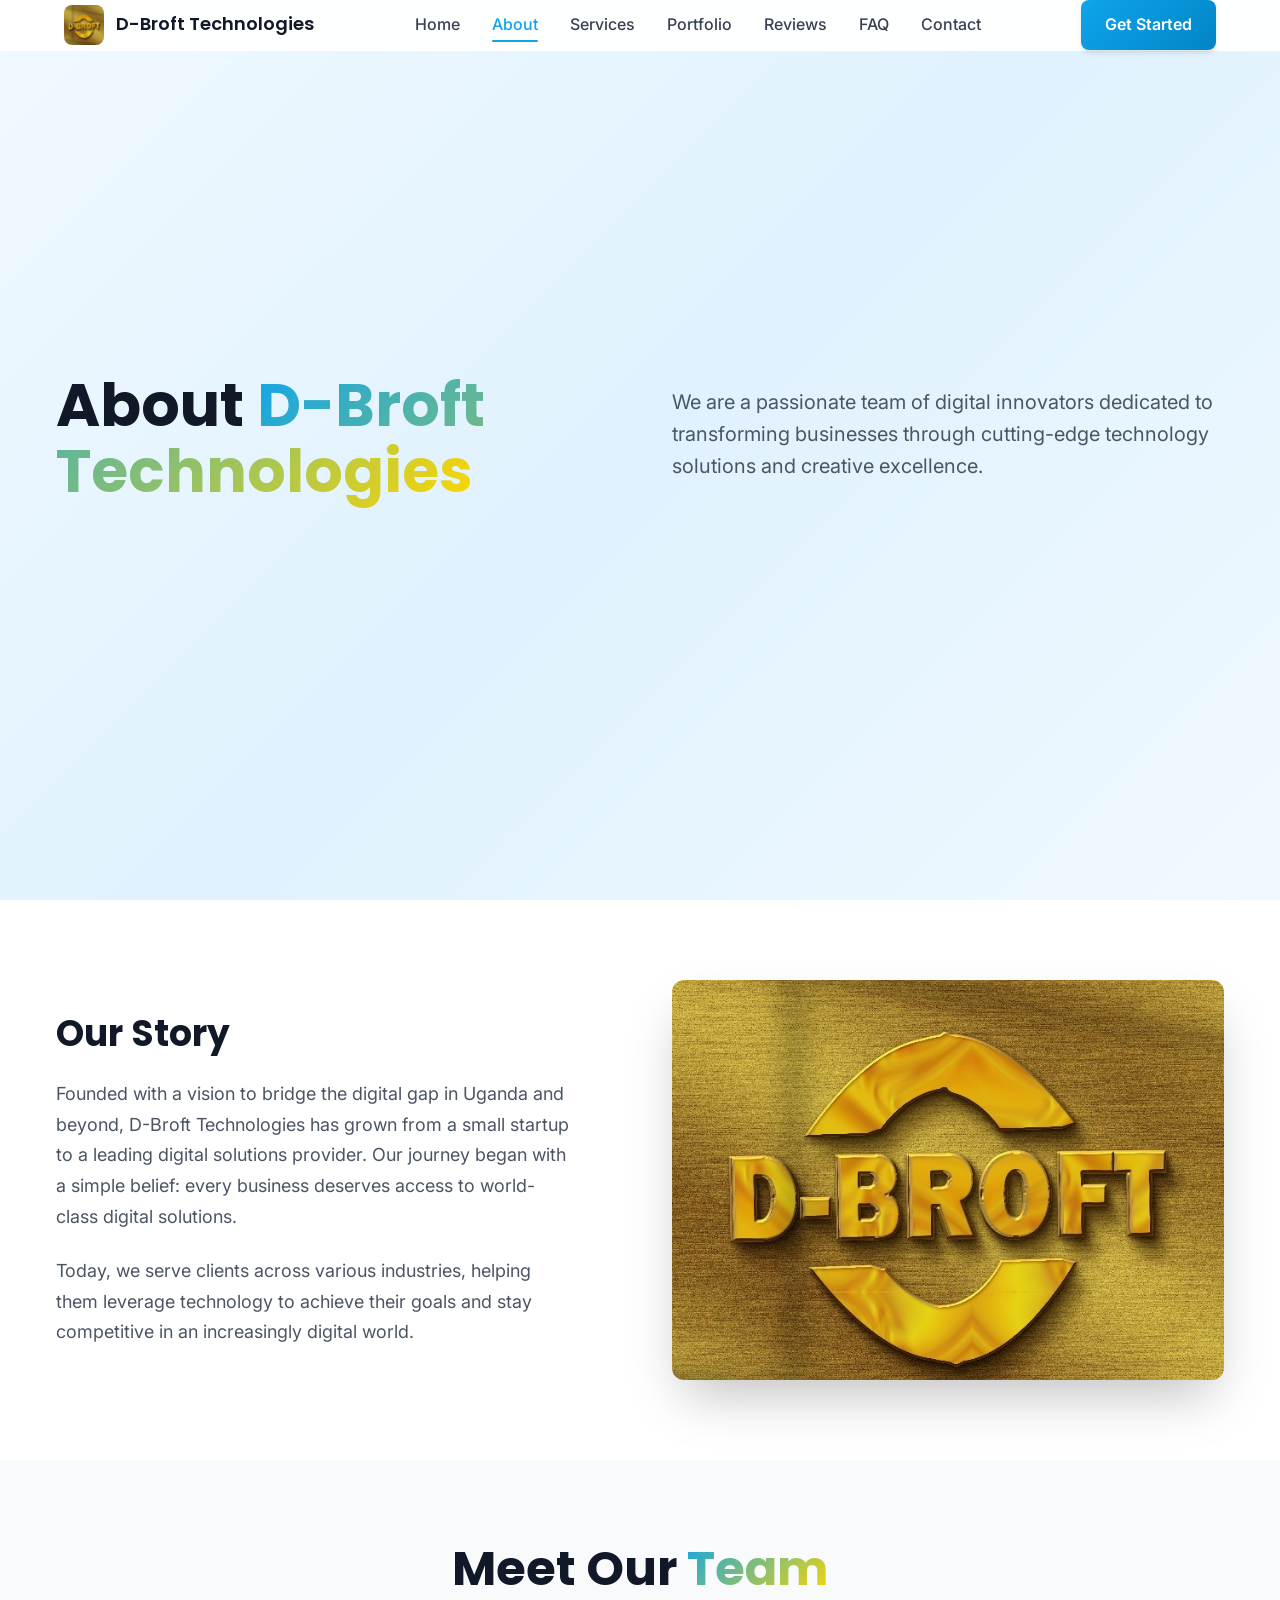
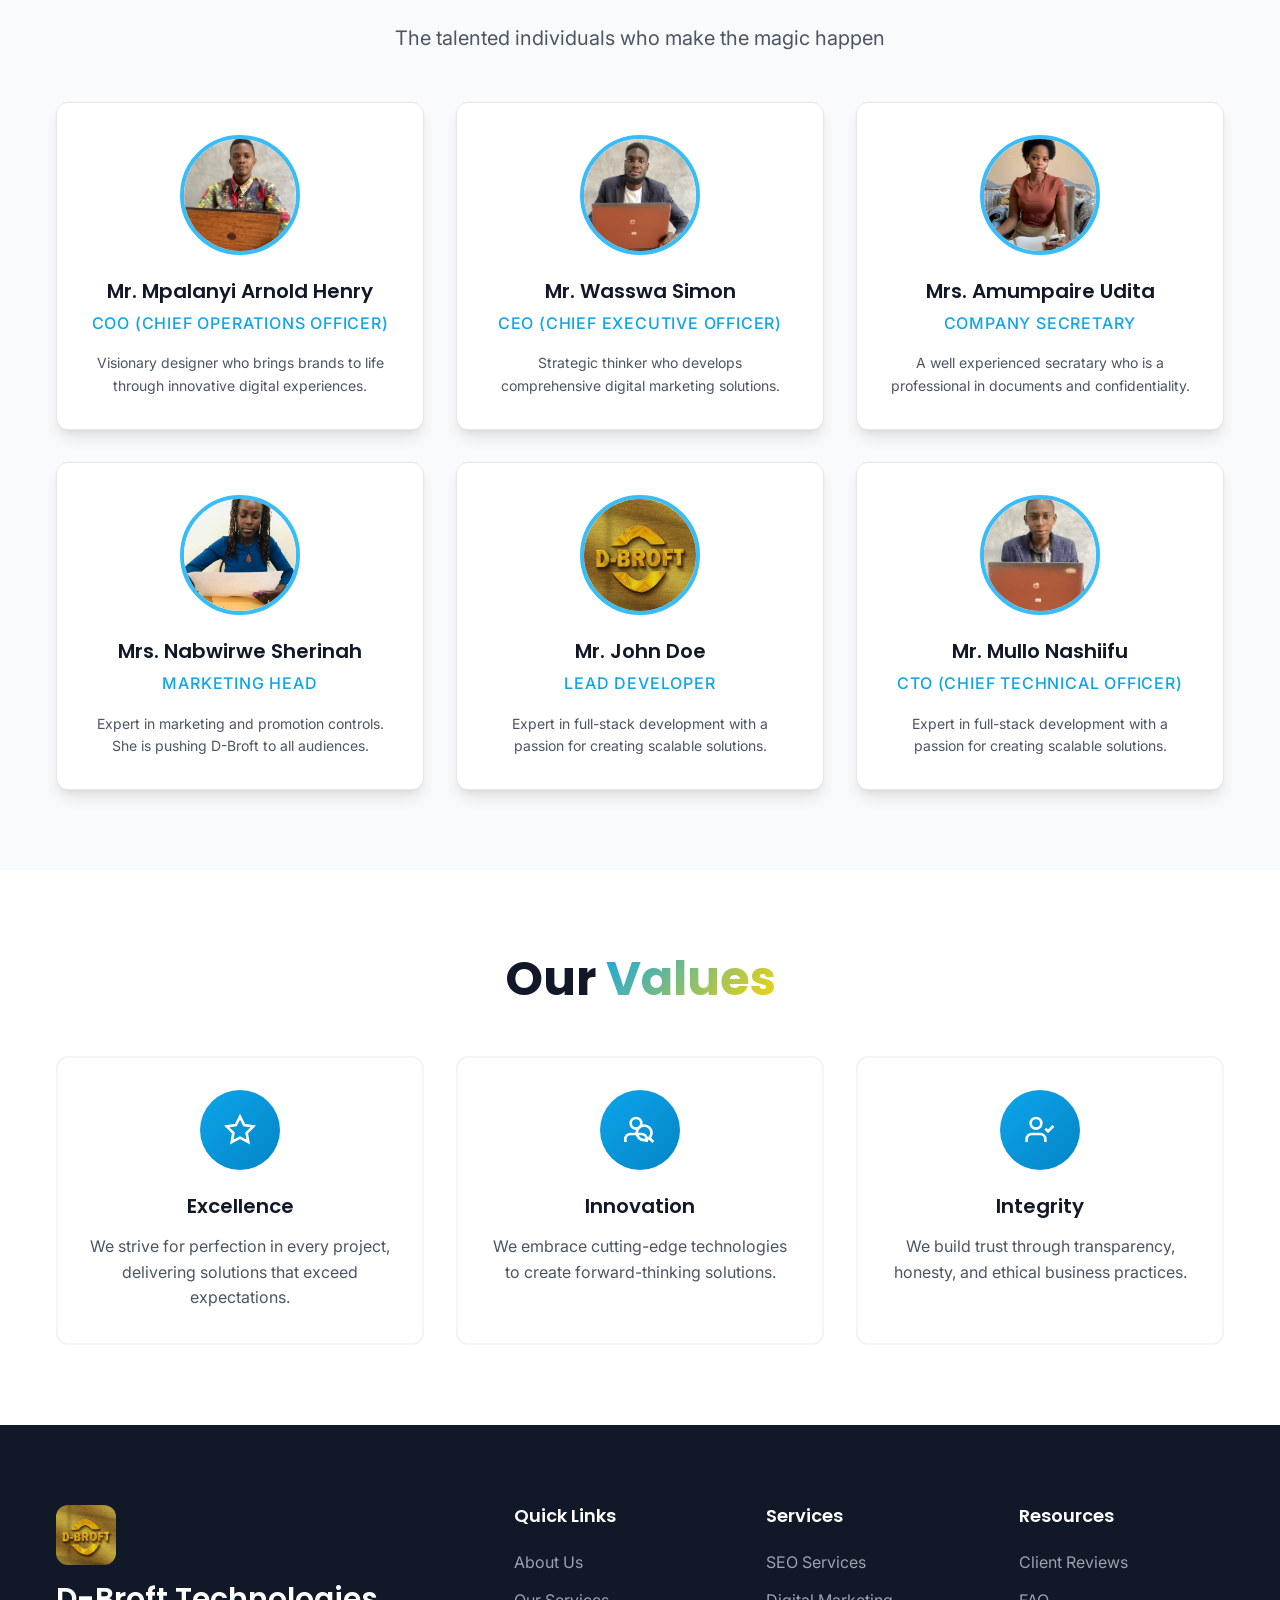
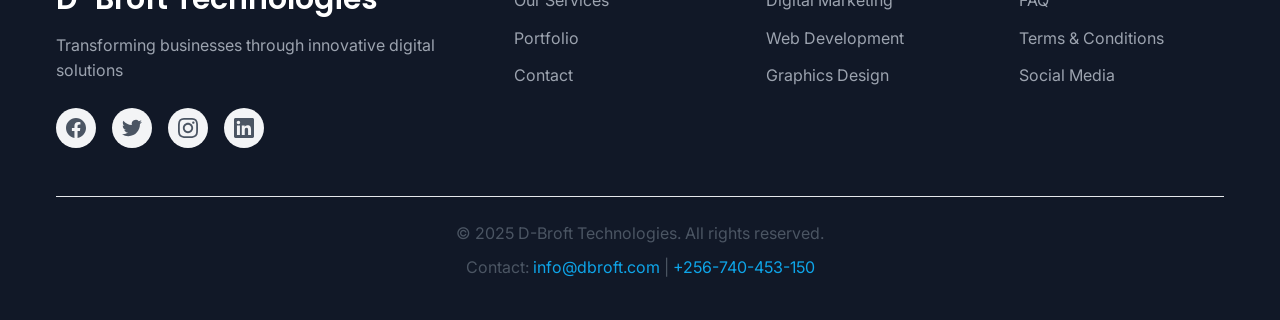
==== about.html @ 02db7762 "Add comprehensive audit and fixes documentation Added multiple markdown files documenting the audit " ====
<!DOCTYPE html>
 <html lang="en">
  <head>
   <meta charset="UTF-8">
   <meta name="viewport" content="width=device-width, initial-scale=1.0">
   <meta name="description" content="About D-Broft Technologies - Learn about our team, mission, and commitment to delivering exceptional digital solutions in Uganda and beyond.">
   <meta name="keywords" content="D-Broft Technologies team, about us, digital solutions Uganda, web development company, mission, vision">
   <meta name="author" content="D-Broft Technologies">
   <meta name="robots" content="index, follow">
   
   <meta property="og:type" content="website">
   <meta property="og:url" content="https://dbroft.vercel.app/about.html">
   <meta property="og:title" content="About D-Broft Technologies - Our Story & Team">
   <meta property="og:description" content="Discover the passionate team behind D-Broft Technologies and our mission to transform businesses through innovative digital solutions.">
   <meta property="og:image" content="https://dbroft.vercel.app/assets/img/logo.jpg">
   
   <meta property="twitter:card" content="summary_large_image">
   <meta property="twitter:url" content="https://dbroft.vercel.app/about.html">
   <meta property="twitter:title" content="About D-Broft Technologies - Our Story & Team">
   <meta property="twitter:description" content="Discover the passionate team behind D-Broft Technologies and our mission to transform businesses through innovative digital solutions.">
   <meta property="twitter:image" content="https://dbroft.vercel.app/assets/img/logo.jpg">
   
   <link rel="canonical" href="https://dbroft.vercel.app/about.html">
   <link rel="icon" type="image/png" href="./assets/img/favicon.png">
   <link rel="preconnect" href="https://fonts.googleapis.com">
   <link rel="preconnect" href="https://fonts.gstatic.com" crossorigin>
   <link href="https://fonts.googleapis.com/css2?family=Inter:wght@300;400;500;600;700&family=Poppins:wght@300;400;500;600;700&display=swap" rel="stylesheet">
   
   <link href="./assets/css/main.css" rel="stylesheet">
   <link href="./assets/css/components.css" rel="stylesheet">
   <link href="./assets/css/animations.css" rel="stylesheet">
   
   <script type="application/ld+json">
   {
    "@context": "https://schema.org",
    "@type": "Organization",
    "name": "D-Broft Technologies",
    "url": "https://dbroft.vercel.app",
    "logo": "https://dbroft.vercel.app/assets/img/logo.jpg",
    "description": "D-Broft Technologies is a leading digital solutions provider offering web development, SEO, digital marketing, and design services in Uganda.",
    "foundingDate": "2020",
    "contactPoint": {
     "@type": "ContactPoint",
     "telephone": "+256-740-453-150",
     "contactType": "customer service"
    },
    "address": {
     "@type": "PostalAddress",
     "addressCountry": "UG",
     "addressLocality": "Kampala"
    },
    "sameAs": [
     "https://facebook.com/dbrofttech",
     "https://twitter.com/dbrofttech",
     "https://instagram.com/dbrofttech",
     "https://linkedin.com/company/dbrofttech"
    ]
   }
   </script>
   
   <script async src="https://www.googletagmanager.com/gtag/js?id=G-C004P0LS3F"></script>
   <script>
    window.dataLayer = window.dataLayer || [];
    function gtag(){dataLayer.push(arguments);}
    gtag('js', new Date());
    gtag('config', 'G-C004P0LS3F');
   </script>
   
   <title>About D-Broft Technologies - Our Story & Team | Uganda</title>
  </head>
  <body>
   <nav class="navbar" id="navbar">
    <div class="nav-container">
     <div class="nav-brand">
      <img src="./assets/img/logo.jpg" alt="D-Broft Technologies Logo" class="nav-logo">
      <span class="nav-title">D-Broft Technologies</span>
     </div>
     
     <div class="nav-menu" id="nav-menu">
      <a href="./" class="nav-link">Home</a>
      <a href="./about.html" class="nav-link active">About</a>
      <a href="./services.html" class="nav-link">Services</a>
      <a href="./portfolio.html" class="nav-link">Portfolio</a>
      <a href="./reviews.html" class="nav-link">Reviews</a>
      <a href="./faq.html" class="nav-link">FAQ</a>
      <a href="./contact.html" class="nav-link">Contact</a>
     </div>
     
     <div class="nav-actions">
      <a href="./contact.html" class="btn btn-primary">Get Started</a>
      <button class="nav-toggle" id="nav-toggle" aria-label="Toggle navigation">
       <span></span>
       <span></span>
       <span></span>
      </button>
     </div>
    </div>
   </nav>

   <main>
    <section class="hero hero-about">
     <div class="container">
      <div class="hero-content">
       <h1 class="hero-title animate-fade-up">About <span class="text-gradient">D-Broft Technologies</span></h1>
       <p class="hero-description animate-fade-up delay-1">
        We are a passionate team of digital innovators dedicated to transforming businesses through cutting-edge technology solutions and creative excellence.
       </p>
      </div>
     </div>
    </section>

    <section class="about-story">
     <div class="container">
      <div class="section-content">
       <div class="story-text animate-on-scroll">
        <h2>Our Story</h2>
        <p>Founded with a vision to bridge the digital gap in Uganda and beyond, D-Broft Technologies has grown from a small startup to a leading digital solutions provider. Our journey began with a simple belief: every business deserves access to world-class digital solutions.</p>
        <p>Today, we serve clients across various industries, helping them leverage technology to achieve their goals and stay competitive in an increasingly digital world.</p>
       </div>
       <div class="story-visual animate-on-scroll">
        <img src="./assets/img/logo.jpg" alt="D-Broft Technologies Story" class="story-image">
       </div>
      </div>
     </div>
    </section>

    <section class="team">
     <div class="container">
      <div class="section-header">
       <h2 class="section-title animate-on-scroll">Meet Our <span class="text-gradient">Team</span></h2>
       <p class="section-description animate-on-scroll">
        The talented individuals who make the magic happen
       </p>
      </div>
      
      <div class="team-grid">
       <div class="team-member animate-on-scroll" data-delay="100">
        <div class="member-image">
         <img src="./assets/img/mpalanyi_arnold_henry.jpg" alt="Mr. Mpalanyi Arnold Henry">
        </div>
        <div class="member-info">
         <h3 class="member-name">Mr. Mpalanyi Arnold Henry</h3>
         <p class="member-role">COO (chief operations officer)</p>
         <p class="member-bio">Visionary designer who brings brands to life through innovative digital experiences.</p>
        </div>
       </div>
       
       <div class="team-member animate-on-scroll" data-delay="200">
        <div class="member-image">
         <img src="./assets/img/wasswa_simon.jpg" alt="Mr. Wasswa Simon">
        </div>
        <div class="member-info">
         <h3 class="member-name">Mr. Wasswa Simon</h3>
         <p class="member-role">CEO (chief executive officer)</p>
         <p class="member-bio">Strategic thinker who develops comprehensive digital marketing solutions.</p>
        </div>
       </div>

       <div class="team-member animate-on-scroll" data-delay="0">
        <div class="member-image">
         <img src="./assets/img/amumpaire_udita.jpeg" alt="Mr. Mulo Nashiifu">
        </div>
        <div class="member-info">
         <h3 class="member-name">Mrs. Amumpaire Udita</h3>
         <p class="member-role">Company Secretary</p>
         <p class="member-bio">A well experienced secratary who is a professional in documents and confidentiality.</p>
        </div>
       </div>

       <div class="team-member animate-on-scroll" data-delay="0">
        <div class="member-image">
         <img src="./assets/img/nabwirwe_sherinah.jpeg" alt="Mr. Mulo Nashiifu">
        </div>
        <div class="member-info">
         <h3 class="member-name">Mrs. Nabwirwe Sherinah</h3>
         <p class="member-role">Marketing Head</p>
         <p class="member-bio">Expert in marketing and promotion controls. She is pushing D-Broft to all audiences.</p>
        </div>
       </div>

       <div class="team-member animate-on-scroll" data-delay="0">
        <div class="member-image">
         <img src="./assets/img/logo.jpg" alt="Mr. Mulo Nashiifu">
        </div>
        <div class="member-info">
         <h3 class="member-name">Mr. John Doe</h3>
         <p class="member-role">Lead Developer</p>
         <p class="member-bio">Expert in full-stack development with a passion for creating scalable solutions.</p>
        </div>
       </div>

       <div class="team-member animate-on-scroll" data-delay="0">
        <div class="member-image">
         <img src="./assets/img/mullo_nashiifu.jpg" alt="Mr. Mulo Nashiifu">
        </div>
        <div class="member-info">
         <h3 class="member-name">Mr. Mullo Nashiifu</h3>
         <p class="member-role">CTO (Chief technical officer)</p>
         <p class="member-bio">Expert in full-stack development with a passion for creating scalable solutions.</p>
        </div>
       </div>
      </div>
     </div>
    </section>

    <section class="values">
     <div class="container">
      <div class="section-header">
       <h2 class="section-title animate-on-scroll">Our <span class="text-gradient">Values</span></h2>
      </div>
      
      <div class="values-grid">
       <div class="value-card animate-on-scroll" data-delay="0">
        <div class="value-icon">
         <svg viewBox="0 0 24 24" fill="none" stroke="currentColor">
          <path d="M12 2l3.09 6.26L22 9.27l-5 4.87 1.18 6.88L12 17.77l-6.18 3.25L7 14.14 2 9.27l6.91-1.01L12 2z"/>
         </svg>
        </div>
        <h3>Excellence</h3>
        <p>We strive for perfection in every project, delivering solutions that exceed expectations.</p>
       </div>
       
       <div class="value-card animate-on-scroll" data-delay="100">
        <div class="value-icon">
         <svg viewBox="0 0 24 24" fill="none" stroke="currentColor">
          <path d="M17 21v-2a4 4 0 0 0-4-4H5a4 4 0 0 0-4 4v2"/>
          <circle cx="9" cy="7" r="4"/>
          <path d="m22 21-3-3m0 0a5.5 5.5 0 1 0-7.78-7.78 5.5 5.5 0 0 0 7.78 7.78Z"/>
         </svg>
        </div>
        <h3>Innovation</h3>
        <p>We embrace cutting-edge technologies to create forward-thinking solutions.</p>
       </div>
       
       <div class="value-card animate-on-scroll" data-delay="200">
        <div class="value-icon">
         <svg viewBox="0 0 24 24" fill="none" stroke="currentColor">
          <path d="M16 21v-2a4 4 0 0 0-4-4H6a4 4 0 0 0-4 4v2"/>
          <circle cx="9" cy="7" r="4"/>
          <polyline points="16,11 18,13 22,9"/>
         </svg>
        </div>
        <h3>Integrity</h3>
        <p>We build trust through transparency, honesty, and ethical business practices.</p>
       </div>
      </div>
     </div>
    </section>
   </main>

   <footer class="footer">
    <div class="container">
     <div class="footer-content">
      <div class="footer-section">
       <div class="footer-brand">
        <img src="./assets/img/logo.jpg" alt="D-Broft Technologies" class="footer-logo">
        <h3>D-Broft Technologies</h3>
        <p>Transforming businesses through innovative digital solutions</p>
       </div>
       <div class="footer-social">
        <a href="https://facebook.com/dbrofttech" target="_blank" rel="noopener" aria-label="Facebook">
         <svg viewBox="0 0 24 24" fill="currentColor">
          <path d="M24 12.073c0-6.627-5.373-12-12-12s-12 5.373-12 12c0 5.99 4.388 10.954 10.125 11.854v-8.385H7.078v-3.47h3.047V9.43c0-3.007 1.792-4.669 4.533-4.669 1.312 0 2.686.235 2.686.235v2.953H15.83c-1.491 0-1.956.925-1.956 1.874v2.25h3.328l-.532 3.47h-2.796v8.385C19.612 23.027 24 18.062 24 12.073z"/>
         </svg>
        </a>
        <a href="https://twitter.com/dbrofttech" target="_blank" rel="noopener" aria-label="Twitter">
         <svg viewBox="0 0 24 24" fill="currentColor">
          <path d="M23.953 4.57a10 10 0 01-2.825.775 4.958 4.958 0 002.163-2.723c-.951.555-2.005.959-3.127 1.184a4.92 4.92 0 00-8.384 4.482C7.69 8.095 4.067 6.13 1.64 3.162a4.822 4.822 0 00-.666 2.475c0 1.71.87 3.213 2.188 4.096a4.904 4.904 0 01-2.228-.616v.06a4.923 4.923 0 003.946 4.827 4.996 4.996 0 01-2.212.085 4.936 4.936 0 004.604 3.417 9.867 9.867 0 01-6.102 2.105c-.39 0-.779-.023-1.17-.067a13.995 13.995 0 007.557 2.209c9.053 0 13.998-7.496 13.998-13.985 0-.21 0-.42-.015-.63A9.935 9.935 0 0024 4.59z"/>
         </svg>
        </a>
        <a href="https://instagram.com/dbrofttech" target="_blank" rel="noopener" aria-label="Instagram">
         <svg viewBox="0 0 24 24" fill="currentColor">
          <path d="M12 2.163c3.204 0 3.584.012 4.85.07 3.252.148 4.771 1.691 4.919 4.919.058 1.265.069 1.645.069 4.849 0 3.205-.012 3.584-.069 4.849-.149 3.225-1.664 4.771-4.919 4.919-1.266.058-1.644.07-4.85.07-3.204 0-3.584-.012-4.849-.07-3.26-.149-4.771-1.699-4.919-4.92-.058-1.265-.07-1.644-.07-4.849 0-3.204.013-3.583.07-4.849.149-3.227 1.664-4.771 4.919-4.919 1.266-.057 1.645-.069 4.849-.069zm0-2.163c-3.259 0-3.667.014-4.947.072-4.358.2-6.78 2.618-6.98 6.98-.059 1.281-.073 1.689-.073 4.948 0 3.259.014 3.668.072 4.948.2 4.358 2.618 6.78 6.98 6.98 1.281.058 1.689.072 4.948.072 3.259 0 3.668-.014 4.948-.072 4.354-.2 6.782-2.618 6.979-6.98.059-1.28.073-1.689.073-4.948 0-3.259-.014-3.667-.072-4.947-.196-4.354-2.617-6.78-6.979-6.98-1.281-.059-1.69-.073-4.949-.073zm0 5.838c-3.403 0-6.162 2.759-6.162 6.162s2.759 6.163 6.162 6.163 6.162-2.759 6.162-6.163c0-3.403-2.759-6.162-6.162-6.162zm0 10.162c-2.209 0-4-1.79-4-4 0-2.209 1.791-4 4-4s4 1.791 4 4c0 2.21-1.791 4-4 4zm6.406-11.845c-.796 0-1.441.645-1.441 1.44s.645 1.44 1.441 1.44c.795 0 1.439-.645 1.439-1.44s-.644-1.44-1.439-1.44z"/>
         </svg>
        </a>
        <a href="https://linkedin.com/company/dbroft-technologies" target="_blank" rel="noopener" aria-label="LinkedIn">
         <svg viewBox="0 0 24 24" fill="currentColor">
          <path d="M20.447 20.452h-3.554v-5.569c0-1.328-.027-3.037-1.852-3.037-1.853 0-2.136 1.445-2.136 2.939v5.667H9.351V9h3.414v1.561h.046c.477-.9 1.637-1.85 3.37-1.85 3.601 0 4.267 2.37 4.267 5.455v6.286zM5.337 7.433c-1.144 0-2.063-.926-2.063-2.065 0-1.138.92-2.063 2.063-2.063 1.14 0 2.064.925 2.064 2.063 0 1.139-.925 2.065-2.064 2.065zm1.782 13.019H3.555V9h3.564v11.452zM22.225 0H1.771C.792 0 0 .774 0 1.729v20.542C0 23.227.792 24 1.771 24h20.451C23.2 24 24 23.227 24 22.271V1.729C24 .774 23.2 0 22.222 0h.003z"/>
         </svg>
        </a>
       </div>
      </div>
      
      <div class="footer-section">
       <h4>Quick Links</h4>
       <ul class="footer-links">
        <li><a href="./about.html">About Us</a></li>
        <li><a href="./services.html">Our Services</a></li>
        <li><a href="./portfolio.html">Portfolio</a></li>
        <li><a href="./contact.html">Contact</a></li>
       </ul>
      </div>
      
      <div class="footer-section">
       <h4>Services</h4>
       <ul class="footer-links">
        <li><a href="./services.html#seo">SEO Services</a></li>
        <li><a href="./services.html#marketing">Digital Marketing</a></li>
        <li><a href="./services.html#web">Web Development</a></li>
        <li><a href="./services.html#design">Graphics Design</a></li>
       </ul>
      </div>
      
      <div class="footer-section">
       <h4>Resources</h4>
       <ul class="footer-links">
        <li><a href="./reviews.html">Client Reviews</a></li>
        <li><a href="./faq.html">FAQ</a></li>
        <li><a href="./terms.html">Terms & Conditions</a></li>
        <li><a href="./social.html">Social Media</a></li>
       </ul>
      </div>
     </div>
     
     <div class="footer-bottom">
      <p>&copy; 2025 D-Broft Technologies. All rights reserved.</p>
      <p>Contact: <a href="mailto:info@dbroft.com">info@dbroft.com</a> | <a href="tel:+256740453150">+256-740-453-150</a></p>
     </div>
    </div>
   </footer>

   <script src="./assets/js/main.js"></script>
   <script src="./assets/js/components.js"></script>
   <script src="./assets/js/animations.js"></script>
  </body>
 </html>
---- assets/css/main.css ----
/* D-Broft Technologies - Main CSS */
/* Modern CSS Architecture with 1-space indentation */

/* CSS Custom Properties */
 :root {
/* Colors */
  --primary: #0ea5e9;
  --primary-dark: #0284c7;
  --primary-light: #38bdf8;
  --accent: #FFD700;
  --accent-dark: #DAA520;
  --accent-light: #FFE55C;
  --success: #10b981;
  --warning: #f59e0b;
  --error: #ef4444;
  
/* Neutral Colors */
  --white: #ffffff;
  --gray-50: #f9fafb;
  --gray-100: #f3f4f6;
  --gray-200: #e5e7eb;
  --gray-300: #d1d5db;
  --gray-400: #9ca3af;
  --gray-500: #6b7280;
  --gray-600: #4b5563;
  --gray-700: #374151;
  --gray-800: #1f2937;
  --gray-900: #111827;
  --black: #000000;
  
/* Typography */
  --font-primary: 'Inter', -apple-system, BlinkMacSystemFont, 'Segoe UI', Roboto, sans-serif;
  --font-heading: 'Poppins', -apple-system, BlinkMacSystemFont, 'Segoe UI', Roboto, sans-serif;
  
/* Font Sizes */
  --text-xs: 0.75rem;
  --text-sm: 0.875rem;
  --text-base: 1rem;
  --text-lg: 1.125rem;
  --text-xl: 1.25rem;
  --text-2xl: 1.5rem;
  --text-3xl: 1.875rem;
  --text-4xl: 2.25rem;
  --text-5xl: 3rem;
  --text-6xl: 3.75rem;
  
/* Spacing */
  --space-1: 0.25rem;
  --space-2: 0.5rem;
  --space-3: 0.75rem;
  --space-4: 1rem;
  --space-5: 1.25rem;
  --space-6: 1.5rem;
  --space-8: 2rem;
  --space-10: 2.5rem;
  --space-12: 3rem;
  --space-16: 4rem;
  --space-20: 5rem;
  --space-24: 6rem;
  --space-32: 8rem;
  
/* Shadows */
  --shadow-sm: 0 1px 2px 0 rgba(0, 0, 0, 0.05);
  --shadow: 0 1px 3px 0 rgba(0, 0, 0, 0.1), 0 1px 2px 0 rgba(0, 0, 0, 0.06);
  --shadow-md: 0 4px 6px -1px rgba(0, 0, 0, 0.1), 0 2px 4px -1px rgba(0, 0, 0, 0.06);
  --shadow-lg: 0 10px 15px -3px rgba(0, 0, 0, 0.1), 0 4px 6px -2px rgba(0, 0, 0, 0.05);
  --shadow-xl: 0 20px 25px -5px rgba(0, 0, 0, 0.1), 0 10px 10px -5px rgba(0, 0, 0, 0.04);
  --shadow-2xl: 0 25px 50px -12px rgba(0, 0, 0, 0.25);
  
/* Border Radius */
  --radius-sm: 0.125rem;
  --radius: 0.25rem;
  --radius-md: 0.375rem;
  --radius-lg: 0.5rem;
  --radius-xl: 0.75rem;
  --radius-2xl: 1rem;
  --radius-3xl: 1.5rem;
  --radius-full: 9999px;
  
/* Transitions */
  --transition-fast: 150ms ease-in-out;
  --transition-normal: 250ms ease-in-out;
  --transition-slow: 350ms ease-in-out;
  
/* Z-Index */
  --z-dropdown: 1000;
  --z-sticky: 1020;
  --z-fixed: 1030;
  --z-modal-backdrop: 1040;
  --z-modal: 1050;
  --z-popover: 1060;
  --z-tooltip: 1070;
 }

/* Reset & Base Styles */
 *,
 *::before,
 *::after {
  box-sizing: border-box;
  margin: 0;
  padding: 0;
 }

 html {
  scroll-behavior: smooth;
  font-size: 16px;
 }

 body {
  font-family: var(--font-primary);
  font-size: var(--text-base);
  line-height: 1.6;
  color: var(--gray-800);
  background-color: var(--white);
  overflow-x: hidden;
 }

/* Typography */
 h1, h2, h3, h4, h5, h6 {
  font-family: var(--font-heading);
  font-weight: 600;
  line-height: 1.2;
  color: var(--gray-900);
  margin-bottom: var(--space-4);
 }

 h1 { font-size: var(--text-5xl); }
 h2 { font-size: var(--text-4xl); }
 h3 { font-size: var(--text-3xl); }
 h4 { font-size: var(--text-2xl); }
 h5 { font-size: var(--text-xl); }
 h6 { font-size: var(--text-lg); }

 p {
  margin-bottom: var(--space-4);
  color: var(--gray-600);
 }

 a {
  color: var(--primary);
  text-decoration: none;
  transition: color var(--transition-fast);
 }

 a:hover {
  color: var(--primary-dark);
 }

 img {
  max-width: 100%;
  height: auto;
  display: block;
 }

/* Utility Classes */
 .container {
  max-width: 1200px;
  margin: 0 auto;
  padding: 0 var(--space-4);
 }

 .text-center { text-align: center; }
 .text-left { text-align: left; }
 .text-right { text-align: right; }

 .text-gradient {
  background: linear-gradient(135deg, var(--primary) 0%, var(--accent) 100%);
  -webkit-background-clip: text;
  -webkit-text-fill-color: transparent;
  background-clip: text;
 }

 .sr-only {
  position: absolute;
  width: 1px;
  height: 1px;
  padding: 0;
  margin: -1px;
  overflow: hidden;
  clip: rect(0, 0, 0, 0);
  white-space: nowrap;
  border: 0;
 }

/* Navigation */
 .navbar {
  position: fixed;
  top: 0;
  left: 0;
  right: 0;
  z-index: var(--z-fixed);
  background: rgba(255, 255, 255, 0.95);
  backdrop-filter: blur(10px);
  border-bottom: 1px solid rgba(255, 255, 255, 0.2);
  transition: all var(--transition-normal);
 }

 .navbar.scrolled {
  background: rgba(255, 255, 255, 0.98);
  box-shadow: var(--shadow-md);
 }

 .nav-container {
  display: flex;
  align-items: center;
  justify-content: space-between;
  padding: var(--space-4) 0;
  max-width: 1200px;
  margin: 0 auto;
  padding-left: var(--space-4);
  padding-right: var(--space-4);
 }

 .nav-brand {
  display: flex;
  align-items: center;
  gap: var(--space-3);
 }

 .nav-logo {
  width: 40px;
  height: 40px;
  border-radius: var(--radius-lg);
  object-fit: cover;
 }

 .nav-title {
  font-family: var(--font-heading);
  font-weight: 600;
  font-size: var(--text-lg);
  color: var(--gray-900);
 }

 .nav-menu {
  display: flex;
  align-items: center;
  gap: var(--space-8);
 }

 .nav-link {
  font-weight: 500;
  color: var(--gray-700);
  transition: color var(--transition-fast);
  position: relative;
 }

 .nav-link:hover,
 .nav-link.active {
  color: var(--primary);
 }

 .nav-link.active::after {
  content: '';
  position: absolute;
  bottom: -4px;
  left: 0;
  right: 0;
  height: 2px;
  background: var(--primary);
  border-radius: var(--radius-full);
 }

 .nav-actions {
  display: flex;
  align-items: center;
  gap: var(--space-4);
 }

 .nav-toggle {
  display: none;
  flex-direction: column;
  gap: 4px;
  background: none;
  border: none;
  cursor: pointer;
  padding: var(--space-2);
 }

 .nav-toggle span {
  width: 24px;
  height: 2px;
  background: var(--gray-700);
  transition: all var(--transition-fast);
 }

/* Hero Section */
 .hero {
  position: relative;
  min-height: 100vh;
  display: flex;
  align-items: center;
  overflow: hidden;
  background: linear-gradient(135deg, #f0f9ff 0%, #e0f2fe 50%, #f0f9ff 100%);
 }

 .hero-background {
  position: absolute;
  top: 0;
  left: 0;
  right: 0;
  bottom: 0;
  z-index: 1;
 }

 .hero-shapes {
  position: relative;
  width: 100%;
  height: 100%;
 }

 .shape {
  position: absolute;
  border-radius: var(--radius-3xl);
  background: linear-gradient(135deg, var(--primary) 0%, var(--accent) 100%);
  opacity: 0.1;
  animation: float 6s ease-in-out infinite;
 }

 .shape-1 {
  width: 300px;
  height: 300px;
  top: 10%;
  right: 10%;
  animation-delay: 0s;
 }

 .shape-2 {
  width: 200px;
  height: 200px;
  bottom: 20%;
  left: 5%;
  animation-delay: 2s;
 }

 .shape-3 {
  width: 150px;
  height: 150px;
  top: 50%;
  left: 50%;
  transform: translate(-50%, -50%);
  animation-delay: 4s;
 }

 .hero-content {
  position: relative;
  z-index: 2;
  display: grid;
  grid-template-columns: 1fr 1fr;
  gap: var(--space-16);
  align-items: center;
 }

 .hero-title {
  font-size: var(--text-6xl);
  font-weight: 700;
  margin-bottom: var(--space-6);
  line-height: 1.1;
 }

 .hero-description {
  font-size: var(--text-xl);
  color: var(--gray-600);
  margin-bottom: var(--space-8);
  line-height: 1.6;
 }

 .hero-actions {
  display: flex;
  gap: var(--space-4);
  margin-bottom: var(--space-12);
 }

 .hero-stats {
  display: flex;
  gap: var(--space-8);
 }

 .stat {
  text-align: center;
 }

 .stat-number {
  display: block;
  font-size: var(--text-3xl);
  font-weight: 700;
  color: var(--primary);
  font-family: var(--font-heading);
 }

 .stat-label {
  font-size: var(--text-sm);
  color: var(--gray-500);
  text-transform: uppercase;
  letter-spacing: 0.05em;
 }

 .hero-visual {
  display: flex;
  justify-content: center;
  align-items: center;
 }

 .hero-image-container {
  position: relative;
  width: 400px;
  height: 400px;
 }

 .hero-image {
  width: 100%;
  height: 100%;
  object-fit: cover;
  border-radius: var(--radius-3xl);
  box-shadow: var(--shadow-2xl);
 }

 .hero-glow {
  position: absolute;
  top: -20px;
  left: -20px;
  right: -20px;
  bottom: -20px;
  background: linear-gradient(135deg, var(--primary), var(--accent));
  border-radius: var(--radius-3xl);
  opacity: 0.2;
  filter: blur(20px);
  z-index: -1;
  animation: pulse 3s ease-in-out infinite;
 }

/* Services Section */
 .services {
  padding: var(--space-32) 0;
  background: var(--white);
 }

 .section-header {
  text-align: center;
  margin-bottom: var(--space-20);
 }

 .section-title {
  font-size: var(--text-5xl);
  font-weight: 700;
  margin-bottom: var(--space-6);
 }

 .section-description {
  font-size: var(--text-xl);
  color: var(--gray-600);
  max-width: 600px;
  margin: 0 auto;
 }

 .services-grid {
  display: grid;
  grid-template-columns: repeat(auto-fit, minmax(300px, 1fr));
  gap: var(--space-8);
  margin-bottom: var(--space-16);
 }

 .service-card {
  background: var(--white);
  border-radius: var(--radius-2xl);
  padding: var(--space-8);
  box-shadow: var(--shadow-lg);
  transition: all var(--transition-normal);
  border: 1px solid var(--gray-100);
  position: relative;
  overflow: hidden;
 }

 .service-card::before {
  content: '';
  position: absolute;
  top: 0;
  left: 0;
  right: 0;
  height: 4px;
  background: linear-gradient(90deg, var(--primary), var(--accent));
  transform: scaleX(0);
  transition: transform var(--transition-normal);
 }

 .service-card:hover::before {
  transform: scaleX(1);
 }

 .service-card:hover {
  transform: translateY(-8px);
  box-shadow: var(--shadow-2xl);
 }

 .service-icon {
  width: 60px;
  height: 60px;
  background: linear-gradient(135deg, var(--primary), var(--accent));
  border-radius: var(--radius-xl);
  display: flex;
  align-items: center;
  justify-content: center;
  margin-bottom: var(--space-6);
 }

 .service-icon svg {
  width: 28px;
  height: 28px;
  color: var(--white);
 }

 .service-title {
  font-size: var(--text-2xl);
  font-weight: 600;
  margin-bottom: var(--space-4);
  color: var(--gray-900);
 }

 .service-description {
  color: var(--gray-600);
  margin-bottom: var(--space-6);
  line-height: 1.6;
 }

 .service-link {
  font-weight: 600;
  color: var(--primary);
  display: inline-flex;
  align-items: center;
  gap: var(--space-2);
  transition: all var(--transition-fast);
 }

 .service-link:hover {
  color: var(--primary-dark);
  transform: translateX(4px);
 }

 .section-cta {
  text-align: center;
 }

/* CTA Section */
 .cta {
  padding: var(--space-32) 0;
  background: linear-gradient(135deg, var(--primary) 0%, var(--primary-dark) 100%);
  color: var(--white);
  position: relative;
  overflow: hidden;
 }

 .cta::before {
  content: '';
  position: absolute;
  top: 0;
  left: 0;
  right: 0;
  bottom: 0;
  background: url('data:image/svg+xml,<svg xmlns="http://www.w3.org/2000/svg" viewBox="0 0 100 100"><defs><pattern id="grain" width="100" height="100" patternUnits="userSpaceOnUse"><circle cx="50" cy="50" r="1" fill="white" opacity="0.1"/></pattern></defs><rect width="100" height="100" fill="url(%23grain)"/></svg>');
  opacity: 0.1;
 }

 .cta-content {
  text-align: center;
  position: relative;
  z-index: 2;
 }

 .cta-title {
  font-size: var(--text-5xl);
  font-weight: 700;
  margin-bottom: var(--space-6);
  color: var(--white);
 }

 .cta-description {
  font-size: var(--text-xl);
  margin-bottom: var(--space-8);
  max-width: 600px;
  margin-left: auto;
  margin-right: auto;
  color: rgba(255, 255, 255, 0.9);
 }

 .cta-actions {
  display: flex;
  gap: var(--space-4);
  justify-content: center;
 }

/* Footer */
 .footer {
  background: var(--gray-900);
  color: var(--white);
  padding: var(--space-20) 0 var(--space-8);
 }

 .footer-content {
  display: grid;
  grid-template-columns: 2fr 1fr 1fr 1fr;
  gap: var(--space-12);
  margin-bottom: var(--space-12);
 }

 .footer-brand h3 {
  color: var(--white);
  margin-bottom: var(--space-4);
 }

 .footer-brand p {
  color: var(--gray-400);
  margin-bottom: var(--space-6);
 }

 .footer-logo {
  width: 60px;
  height: 60px;
  border-radius: var(--radius-xl);
  margin-bottom: var(--space-4);
 }

 .footer-social {
  display: flex;
  gap: var(--space-4);
 }

 .footer-social a {
  width: 40px;
  height: 40px;
  background: var(--gray-800);
  border-radius: var(--radius-lg);
  display: flex;
  align-items: center;
  justify-content: center;
  color: var(--gray-400);
  transition: all var(--transition-fast);
 }

 .footer-social a:hover {
  background: var(--primary);
  color: var(--white);
  transform: translateY(-2px);
 }

 .footer-social svg {
  width: 20px;
  height: 20px;
 }

 .footer-section h4 {
  color: var(--white);
  font-size: var(--text-lg);
  margin-bottom: var(--space-6);
 }

 .footer-links {
  list-style: none;
 }

 .footer-links li {
  margin-bottom: var(--space-3);
 }

 .footer-links a {
  color: var(--gray-400);
  transition: color var(--transition-fast);
 }

 .footer-links a:hover {
  color: var(--white);
 }

 .footer-bottom {
  border-top: 1px solid var(--gray-800);
  padding-top: var(--space-8);
  text-align: center;
  color: var(--gray-400);
 }

 .footer-bottom p {
  margin-bottom: var(--space-2);
 }

 .footer-bottom a {
  color: var(--primary-light);
 }

/* Animations */
 @keyframes float {
  0%, 100% { transform: translateY(0px) rotate(0deg); }
  50% { transform: translateY(-20px) rotate(5deg); }
 }

 @keyframes pulse {
  0%, 100% { opacity: 0.2; }
  50% { opacity: 0.4; }
 }

/* Page-specific Hero Styles */
 .hero-about {
  background: linear-gradient(135deg, #f0f9ff 0%, #e0f2fe 50%, #f0f9ff 100%);
 }

 .hero-services {
  background: linear-gradient(135deg, #f0fdf4 0%, #dcfce7 50%, #f0fdf4 100%);
 }

 .hero-portfolio {
  background: linear-gradient(135deg, #fefce8 0%, #fef3c7 50%, #fefce8 100%);
 }

 .hero-contact {
  background: linear-gradient(135deg, #fdf2f8 0%, #fce7f3 50%, #fdf2f8 100%);
 }

 .hero-reviews {
  background: linear-gradient(135deg, #f5f3ff 0%, #ede9fe 50%, #f5f3ff 100%);
 }

 .hero-faq {
  background: linear-gradient(135deg, #fff7ed 0%, #fed7aa 50%, #fff7ed 100%);
 }

 .hero-terms {
  background: linear-gradient(135deg, #f8fafc 0%, #e2e8f0 50%, #f8fafc 100%);
 }

 .hero-social {
  background: linear-gradient(135deg, #ecfdf5 0%, #d1fae5 50%, #ecfdf5 100%);
 }

/* About Page Styles */
 .about-story {
  padding: var(--space-20) 0;
  background: var(--white);
 }

 .section-content {
  display: grid;
  grid-template-columns: 1fr 1fr;
  gap: var(--space-16);
  align-items: center;
 }

 .story-text {
  padding-right: var(--space-8);
 }

 .story-text h2 {
  font-size: var(--text-4xl);
  font-weight: 700;
  color: var(--gray-900);
  margin-bottom: var(--space-6);
  line-height: 1.2;
 }

 .story-text p {
  font-size: var(--text-lg);
  color: var(--gray-600);
  line-height: 1.7;
  margin-bottom: var(--space-6);
 }

 .story-text p:last-child {
  margin-bottom: 0;
 }

 .story-visual {
  position: relative;
 }

 .story-image {
  width: 100%;
  height: 400px;
  object-fit: cover;
  border-radius: var(--radius-xl);
  box-shadow: var(--shadow-2xl);
  transition: transform 0.3s ease;
 }

 .story-image:hover {
  transform: scale(1.02);
 }

/* Team Section */
 .team {
  padding: var(--space-20) 0;
  background: var(--gray-50);
 }

 .team-grid {
  display: grid;
  grid-template-columns: repeat(auto-fit, minmax(300px, 1fr));
  gap: var(--space-8);
  margin-top: var(--space-12);
 }

 .team-member {
  background: var(--white);
  border-radius: var(--radius-xl);
  padding: var(--space-8);
  text-align: center;
  box-shadow: var(--shadow-lg);
  transition: all 0.3s ease;
  border: 1px solid var(--gray-200);
 }

 .team-member:hover {
  transform: translateY(-8px);
  box-shadow: var(--shadow-2xl);
  border-color: var(--primary-light);
 }

 .member-image {
  position: relative;
  margin-bottom: var(--space-6);
 }

 .member-image img {
  width: 120px;
  height: 120px;
  border-radius: var(--radius-full);
  object-fit: cover;
  border: 4px solid var(--primary-light);
  transition: all 0.3s ease;
  margin: 0 auto;
  display: block;
 }

 .team-member:hover .member-image img {
  border-color: var(--primary);
  transform: scale(1.05);
 }

 .member-info {
  text-align: center;
 }

 .member-name {
  font-size: var(--text-xl);
  font-weight: 600;
  color: var(--gray-900);
  margin-bottom: var(--space-2);
 }

 .member-role {
  font-size: var(--text-base);
  font-weight: 500;
  color: var(--primary);
  margin-bottom: var(--space-4);
  text-transform: uppercase;
  letter-spacing: 0.05em;
 }

 .member-bio {
  font-size: var(--text-sm);
  color: var(--gray-600);
  line-height: 1.6;
  margin: 0;
 }

/* Values Section */
 .values {
  padding: var(--space-20) 0;
  background: var(--white);
 }

 .values-grid {
  display: grid;
  grid-template-columns: repeat(auto-fit, minmax(280px, 1fr));
  gap: var(--space-8);
  margin-top: var(--space-12);
 }

 .value-card {
  background: var(--white);
  border: 2px solid var(--gray-100);
  border-radius: var(--radius-xl);
  padding: var(--space-8);
  text-align: center;
  transition: all 0.3s ease;
  position: relative;
  overflow: hidden;
 }

 .value-card::before {
  content: '';
  position: absolute;
  top: 0;
  left: 0;
  right: 0;
  bottom: 0;
  background: linear-gradient(135deg, var(--primary-light) 0%, transparent 50%);
  opacity: 0;
  transition: opacity 0.3s ease;
  z-index: 1;
 }

 .value-card:hover {
  border-color: var(--primary);
  transform: translateY(-4px);
  box-shadow: var(--shadow-xl);
 }

 .value-card:hover::before {
  opacity: 0.1;
 }

 .value-icon {
  width: 80px;
  height: 80px;
  background: linear-gradient(135deg, var(--primary) 0%, var(--primary-dark) 100%);
  border-radius: var(--radius-full);
  display: flex;
  align-items: center;
  justify-content: center;
  margin: 0 auto var(--space-6);
  position: relative;
  z-index: 2;
  transition: all 0.3s ease;
 }

 .value-card:hover .value-icon {
  transform: scale(1.1) rotate(5deg);
 }

 .value-icon svg {
  width: 32px;
  height: 32px;
  color: var(--white);
  stroke-width: 2;
 }

 .value-card h3 {
  font-size: var(--text-xl);
  font-weight: 600;
  color: var(--gray-900);
  margin-bottom: var(--space-4);
  position: relative;
  z-index: 2;
 }

 .value-card p {
  font-size: var(--text-base);
  color: var(--gray-600);
  line-height: 1.6;
  margin: 0;
  position: relative;
  z-index: 2;
 }

/* Section Headers */
 .section-header {
  text-align: center;
  margin-bottom: var(--space-12);
 }

 .section-description {
  font-size: var(--text-xl);
  color: var(--gray-600);
  max-width: 600px;
  margin: 0 auto;
  line-height: 1.6;
 }

/* Navigation Enhancements */
 .nav-container {
  display: flex;
  align-items: center;
  justify-content: space-between;
  padding: 0 var(--space-6);
  max-width: 1200px;
  margin: 0 auto;
 }

 .nav-actions {
  display: flex;
  align-items: center;
  gap: var(--space-4);
 }

 .nav-toggle {
  display: none;
  flex-direction: column;
  gap: 4px;
  background: none;
  border: none;
  cursor: pointer;
  padding: var(--space-2);
 }

 .nav-toggle span {
  width: 24px;
  height: 2px;
  background: var(--gray-700);
  transition: all 0.3s ease;
 }

 .nav-toggle.active span:nth-child(1) {
  transform: rotate(45deg) translate(5px, 5px);
 }

 .nav-toggle.active span:nth-child(2) {
  opacity: 0;
 }

 .nav-toggle.active span:nth-child(3) {
  transform: rotate(-45deg) translate(7px, -6px);
 }

/* Footer Social */
 .footer-social {
  display: flex;
  gap: var(--space-4);
  margin-top: var(--space-6);
 }

 .footer-social a {
  width: 40px;
  height: 40px;
  background: var(--gray-100);
  border-radius: var(--radius-full);
  display: flex;
  align-items: center;
  justify-content: center;
  color: var(--gray-600);
  transition: all 0.3s ease;
 }

 .footer-social a:hover {
  background: var(--primary);
  color: var(--white);
  transform: translateY(-2px);
 }

 .footer-social svg {
  width: 20px;
  height: 20px;
 }

 .footer-bottom {
  border-top: 1px solid var(--gray-200);
  padding-top: var(--space-6);
  margin-top: var(--space-8);
  text-align: center;
 }

 .footer-bottom p {
  color: var(--gray-600);
  margin-bottom: var(--space-2);
 }

 .footer-bottom a {
  color: var(--primary);
  text-decoration: none;
 }

 .footer-bottom a:hover {
  text-decoration: underline;
 }

/* Services Page Styles */
 .services-detailed {
  padding: var(--space-20) 0;
  background: var(--white);
 }

 .service-detail {
  margin-bottom: var(--space-20);
  padding: var(--space-16) 0;
  border-bottom: 1px solid var(--gray-100);
 }

 .service-detail:last-child {
  border-bottom: none;
  margin-bottom: 0;
 }

 .service-detail:nth-child(even) {
  background: var(--gray-50);
 }

 .service-content {
  display: grid;
  grid-template-columns: 1fr 1fr;
  gap: var(--space-16);
  align-items: center;
 }

 .service-info {
  padding: var(--space-8);
 }

 .service-info h2 {
  font-size: var(--text-4xl);
  font-weight: 700;
  color: var(--gray-900);
  margin-bottom: var(--space-6);
  line-height: 1.2;
 }

 .service-info p {
  font-size: var(--text-lg);
  color: var(--gray-600);
  line-height: 1.7;
  margin-bottom: var(--space-8);
 }

 .service-features {
  list-style: none;
  padding: 0;
  margin: 0 0 var(--space-8) 0;
 }

 .service-features li {
  display: flex;
  align-items: center;
  padding: var(--space-3) 0;
  color: var(--gray-700);
  font-weight: 500;
 }

 .service-features li::before {
  content: '✓';
  color: var(--primary);
  font-weight: 700;
  margin-right: var(--space-3);
  width: 20px;
  height: 20px;
  background: var(--primary-light);
  border-radius: var(--radius-full);
  display: flex;
  align-items: center;
  justify-content: center;
  font-size: var(--text-sm);
 }

 .service-visual {
  display: flex;
  align-items: center;
  justify-content: center;
  padding: var(--space-8);
 }

/* Service Stats */
 .service-stats {
  display: grid;
  grid-template-columns: repeat(3, 1fr);
  gap: var(--space-6);
  background: var(--white);
  padding: var(--space-8);
  border-radius: var(--radius-xl);
  box-shadow: var(--shadow-lg);
  border: 1px solid var(--gray-200);
 }

 .stat-item {
  text-align: center;
  padding: var(--space-4);
 }

 .stat-number {
  display: block;
  font-size: var(--text-4xl);
  font-weight: 700;
  color: var(--primary);
  margin-bottom: var(--space-2);
  font-family: var(--font-heading);
 }

 .stat-label {
  font-size: var(--text-sm);
  color: var(--gray-600);
  font-weight: 500;
  text-transform: uppercase;
  letter-spacing: 0.05em;
 }

/* Service Benefits */
 .service-benefits {
  display: grid;
  gap: var(--space-6);
 }

 .benefit-item {
  background: var(--white);
  padding: var(--space-6);
  border-radius: var(--radius-lg);
  border: 1px solid var(--gray-200);
  box-shadow: var(--shadow-sm);
  transition: all 0.3s ease;
 }

 .benefit-item:hover {
  transform: translateY(-4px);
  box-shadow: var(--shadow-lg);
  border-color: var(--primary-light);
 }

 .benefit-item h4 {
  color: var(--primary);
  font-size: var(--text-lg);
  font-weight: 600;
  margin-bottom: var(--space-3);
 }

 .benefit-item p {
  color: var(--gray-600);
  line-height: 1.6;
  margin: 0;
 }

/* Tech Stack */
 .tech-stack {
  display: grid;
  grid-template-columns: repeat(3, 1fr);
  gap: var(--space-4);
  max-width: 400px;
 }

 .tech-item {
  background: linear-gradient(135deg, var(--primary) 0%, var(--primary-dark) 100%);
  color: var(--white);
  padding: var(--space-4) var(--space-6);
  border-radius: var(--radius-lg);
  text-align: center;
  font-weight: 600;
  font-size: var(--text-sm);
  box-shadow: var(--shadow-md);
  transition: all 0.3s ease;
 }

 .tech-item:hover {
  transform: translateY(-2px) scale(1.05);
  box-shadow: var(--shadow-xl);
 }

/* Design Showcase */
 .design-showcase {
  display: grid;
  grid-template-columns: repeat(2, 1fr);
  gap: var(--space-4);
  max-width: 400px;
 }

 .design-item {
  background: var(--white);
  border: 2px solid var(--accent-light);
  color: var(--accent-dark);
  padding: var(--space-4) var(--space-6);
  border-radius: var(--radius-lg);
  text-align: center;
  font-weight: 600;
  font-size: var(--text-sm);
  transition: all 0.3s ease;
 }

 .design-item:hover {
  background: var(--accent);
  color: var(--white);
  border-color: var(--accent);
  transform: translateY(-2px);
 }

/* Social Platforms */
 .social-platforms {
  display: grid;
  grid-template-columns: repeat(3, 1fr);
  gap: var(--space-4);
  max-width: 400px;
 }

 .platform-item {
  background: var(--gray-100);
  color: var(--gray-700);
  padding: var(--space-4) var(--space-6);
  border-radius: var(--radius-lg);
  text-align: center;
  font-weight: 600;
  font-size: var(--text-sm);
  transition: all 0.3s ease;
  border: 1px solid var(--gray-200);
 }

 .platform-item:hover {
  background: var(--primary);
  color: var(--white);
  border-color: var(--primary);
  transform: translateY(-2px);
 }

/* Branding Elements */
 .branding-elements {
  display: grid;
  grid-template-columns: repeat(2, 1fr);
  gap: var(--space-4);
  max-width: 400px;
 }

 .brand-element {
  background: linear-gradient(135deg, var(--accent-light) 0%, var(--accent) 100%);
  color: var(--white);
  padding: var(--space-4) var(--space-6);
  border-radius: var(--radius-lg);
  text-align: center;
  font-weight: 600;
  font-size: var(--text-sm);
  box-shadow: var(--shadow-md);
  transition: all 0.3s ease;
 }

 .brand-element:hover {
  transform: translateY(-2px) rotate(2deg);
  box-shadow: var(--shadow-xl);
 }

/* Animation Types */
 .animation-types {
  display: grid;
  grid-template-columns: repeat(2, 1fr);
  gap: var(--space-4);
  max-width: 400px;
 }

 .anim-type {
  background: var(--white);
  border: 2px solid var(--primary-light);
  color: var(--primary-dark);
  padding: var(--space-4) var(--space-6);
  border-radius: var(--radius-lg);
  text-align: center;
  font-weight: 600;
  font-size: var(--text-sm);
  transition: all 0.3s ease;
  position: relative;
  overflow: hidden;
 }

 .anim-type::before {
  content: '';
  position: absolute;
  top: 0;
  left: -100%;
  width: 100%;
  height: 100%;
  background: linear-gradient(90deg, transparent, rgba(255,255,255,0.4), transparent);
  transition: left 0.5s ease;
 }

 .anim-type:hover {
  background: var(--primary);
  color: var(--white);
  border-color: var(--primary);
  transform: translateY(-2px);
 }

 .anim-type:hover::before {
  left: 100%;
 }

/* Content Types */
 .content-types {
  display: grid;
  grid-template-columns: repeat(3, 1fr);
  gap: var(--space-4);
  max-width: 400px;
 }

 .content-item {
  background: var(--gray-50);
  color: var(--gray-700);
  padding: var(--space-4) var(--space-6);
  border-radius: var(--radius-lg);
  text-align: center;
  font-weight: 600;
  font-size: var(--text-sm);
  border: 1px solid var(--gray-200);
  transition: all 0.3s ease;
 }

 .content-item:hover {
  background: var(--accent-light);
  color: var(--accent-dark);
  border-color: var(--accent);
  transform: translateY(-2px) scale(1.05);
 }

/* Enhanced Service Icons */
 .service-icon {
  width: 80px;
  height: 80px;
  background: linear-gradient(135deg, var(--primary) 0%, var(--primary-dark) 100%);
  border-radius: var(--radius-xl);
  display: flex;
  align-items: center;
  justify-content: center;
  margin-bottom: var(--space-6);
  box-shadow: var(--shadow-lg);
  transition: all 0.3s ease;
  position: relative;
  overflow: hidden;
 }

 .service-icon::before {
  content: '';
  position: absolute;
  top: 0;
  left: 0;
  right: 0;
  bottom: 0;
  background: linear-gradient(45deg, transparent 30%, rgba(255,255,255,0.1) 50%, transparent 70%);
  transform: translateX(-100%);
  transition: transform 0.6s ease;
 }

 .service-detail:hover .service-icon {
  transform: scale(1.1) rotate(5deg);
  box-shadow: var(--shadow-2xl);
 }

 .service-detail:hover .service-icon::before {
  transform: translateX(100%);
 }

 .service-icon svg {
  width: 36px;
  height: 36px;
  color: var(--white);
  stroke-width: 2;
  z-index: 2;
  position: relative;
 }

/* Contact Section */
 .contact-section {
  padding: var(--space-20) 0;
  background: var(--white);
 }

 .contact-content {
  display: grid;
  grid-template-columns: 1fr 1fr;
  gap: var(--space-16);
  align-items: start;
 }

 .contact-info {
  background: var(--gray-50);
  padding: var(--space-8);
  border-radius: var(--radius-lg);
  border: 1px solid var(--gray-200);
 }

 .contact-info h3 {
  color: var(--primary);
  margin-bottom: var(--space-6);
  font-size: var(--text-2xl);
  font-weight: 600;
 }

 .contact-item {
  display: flex;
  align-items: center;
  gap: var(--space-4);
  margin-bottom: var(--space-4);
  padding: var(--space-4);
  background: var(--white);
  border-radius: var(--radius-md);
  border: 1px solid var(--gray-100);
 }

 .contact-icon {
  width: 48px;
  height: 48px;
  background: var(--primary);
  color: var(--white);
  border-radius: var(--radius-full);
  display: flex;
  align-items: center;
  justify-content: center;
  font-size: var(--text-xl);
 }

 .contact-details h4 {
  font-weight: 600;
  color: var(--gray-900);
  margin-bottom: var(--space-1);
 }

 .contact-details p {
  color: var(--gray-600);
  margin: 0;
 }

/* Portfolio Page Styles */
.portfolio-stats {
 display: flex;
 justify-content: center;
 gap: var(--space-12);
 margin-top: var(--space-8);
 flex-wrap: wrap;
}

.stat {
 text-align: center;
 padding: var(--space-6);
 background: rgba(255, 255, 255, 0.1);
 backdrop-filter: blur(10px);
 border-radius: var(--radius-lg);
 border: 1px solid rgba(255, 255, 255, 0.2);
 min-width: 140px;
 transition: all 0.3s ease;
}

.stat:hover {
 transform: translateY(-5px);
 box-shadow: var(--shadow-xl);
 background: rgba(255, 255, 255, 0.15);
}

.stat-number {
 display: block;
 font-size: var(--text-4xl);
 font-weight: 700;
 color: var(--primary);
 line-height: 1;
 margin-bottom: var(--space-2);
}

.stat-label {
 font-size: var(--text-sm);
 color: var(--gray-600);
 font-weight: 500;
 text-transform: uppercase;
 letter-spacing: 0.5px;
}

/* Portfolio Filter */
.portfolio-filter {
 padding: var(--space-12) 0;
 background: var(--gray-50);
 border-bottom: 1px solid var(--gray-200);
}

.filter-tabs {
 display: flex;
 justify-content: center;
 gap: var(--space-4);
 flex-wrap: wrap;
}

.filter-btn {
 padding: var(--space-3) var(--space-6);
 background: var(--white);
 border: 2px solid var(--gray-200);
 border-radius: var(--radius-full);
 color: var(--gray-600);
 font-weight: 500;
 font-size: var(--text-sm);
 cursor: pointer;
 transition: all 0.3s ease;
 text-transform: uppercase;
 letter-spacing: 0.5px;
}

.filter-btn:hover {
 border-color: var(--primary);
 color: var(--primary);
 transform: translateY(-2px);
 box-shadow: var(--shadow-md);
}

.filter-btn.active {
 background: var(--primary);
 border-color: var(--primary);
 color: var(--white);
 box-shadow: var(--shadow-lg);
}

/* Portfolio Grid */
.portfolio-grid {
 padding: var(--space-20) 0;
 background: var(--white);
}

.projects-grid {
 display: grid;
 grid-template-columns: repeat(auto-fit, minmax(400px, 1fr));
 gap: var(--space-8);
 margin-top: var(--space-12);
}

.project-card {
 background: var(--white);
 border-radius: var(--radius-xl);
 overflow: hidden;
 box-shadow: var(--shadow-lg);
 transition: all 0.4s ease;
 border: 1px solid var(--gray-100);
 position: relative;
}

.project-card:hover {
 transform: translateY(-8px);
 box-shadow: var(--shadow-2xl);
 border-color: var(--primary);
}

.project-image {
 position: relative;
 height: 250px;
 overflow: hidden;
}

.project-image img {
 width: 100%;
 height: 100%;
 object-fit: cover;
 transition: transform 0.4s ease;
}

.project-card:hover .project-image img {
 transform: scale(1.1);
}

.project-overlay {
 position: absolute;
 top: 0;
 left: 0;
 right: 0;
 bottom: 0;
 background: linear-gradient(135deg, rgba(14, 165, 233, 0.9), rgba(255, 215, 0, 0.8));
 display: flex;
 align-items: center;
 justify-content: center;
 opacity: 0;
 transition: all 0.3s ease;
}

.project-card:hover .project-overlay {
 opacity: 1;
}

.project-actions {
 display: flex;
 gap: var(--space-3);
}

.project-info {
 padding: var(--space-6);
}

.project-tags {
 display: flex;
 gap: var(--space-2);
 margin-bottom: var(--space-4);
 flex-wrap: wrap;
}

.badge {
 padding: var(--space-1) var(--space-3);
 border-radius: var(--radius-full);
 font-size: var(--text-xs);
 font-weight: 600;
 text-transform: uppercase;
 letter-spacing: 0.5px;
}

.badge-primary {
 background: var(--primary);
 color: var(--white);
}

.badge-secondary {
 background: var(--gray-200);
 color: var(--gray-700);
}

.badge-success {
 background: var(--success);
 color: var(--white);
}

.badge-warning {
 background: var(--warning);
 color: var(--gray-900);
}

.project-title {
 font-size: var(--text-xl);
 font-weight: 700;
 color: var(--gray-900);
 margin-bottom: var(--space-3);
 line-height: 1.3;
}

.project-description {
 color: var(--gray-600);
 line-height: 1.6;
 margin-bottom: var(--space-4);
}

.project-tech,
.project-deliverables,
.project-features,
.project-highlights {
 display: flex;
 gap: var(--space-2);
 flex-wrap: wrap;
}

.project-tech span,
.project-deliverables span,
.project-features span,
.project-highlights span {
 padding: var(--space-1) var(--space-2);
 background: var(--gray-100);
 color: var(--gray-700);
 border-radius: var(--radius-md);
 font-size: var(--text-xs);
 font-weight: 500;
}

.project-results,
.project-metrics {
 display: flex;
 gap: var(--space-6);
 margin-top: var(--space-4);
}

.result-item,
.metric-item {
 text-align: center;
}

.result-number,
.metric-number {
 display: block;
 font-size: var(--text-2xl);
 font-weight: 700;
 color: var(--primary);
 line-height: 1;
}

.result-label,
.metric-label {
 font-size: var(--text-xs);
 color: var(--gray-600);
 font-weight: 500;
 text-transform: uppercase;
 letter-spacing: 0.5px;
}

/* Testimonials Preview */
.testimonials-preview {
 padding: var(--space-20) 0;
 background: var(--gray-50);
}

.testimonials-grid {
 display: grid;
 grid-template-columns: repeat(auto-fit, minmax(350px, 1fr));
 gap: var(--space-8);
 margin-top: var(--space-12);
}

.testimonial-card {
 background: var(--white);
 padding: var(--space-8);
 border-radius: var(--radius-xl);
 box-shadow: var(--shadow-lg);
 border: 1px solid var(--gray-100);
 transition: all 0.3s ease;
 position: relative;
}

.testimonial-card::before {
 content: '"';
 position: absolute;
 top: -10px;
 left: var(--space-6);
 font-size: 4rem;
 color: var(--primary);
 font-family: serif;
 line-height: 1;
 opacity: 0.3;
}

.testimonial-card:hover {
 transform: translateY(-5px);
 box-shadow: var(--shadow-2xl);
 border-color: var(--primary);
}

.testimonial-content {
 margin-bottom: var(--space-6);
}

.testimonial-rating {
 margin-bottom: var(--space-4);
}

.testimonial-rating span {
 color: var(--warning);
 font-size: var(--text-lg);
}

.testimonial-content p {
 color: var(--gray-700);
 line-height: 1.7;
 font-style: italic;
 margin: 0;
}

.testimonial-author {
 display: flex;
 align-items: center;
 gap: var(--space-4);
}

.author-avatar {
 width: 50px;
 height: 50px;
 border-radius: var(--radius-full);
 overflow: hidden;
 border: 2px solid var(--primary);
}

.author-avatar img {
 width: 100%;
 height: 100%;
 object-fit: cover;
}

.author-info h4 {
 font-weight: 600;
 color: var(--gray-900);
 margin: 0 0 var(--space-1) 0;
}

.author-info span {
 color: var(--gray-600);
 font-size: var(--text-sm);
}

.testimonials-cta {
 text-align: center;
 margin-top: var(--space-12);
}

/* Project Modals */
.modal-overlay {
 position: fixed;
 top: 0;
 left: 0;
 right: 0;
 bottom: 0;
 background: rgba(0, 0, 0, 0.8);
 display: flex;
 align-items: center;
 justify-content: center;
 z-index: 1000;
 opacity: 0;
 visibility: hidden;
 transition: all 0.3s ease;
 padding: var(--space-4);
}

.modal-overlay.active {
 opacity: 1;
 visibility: visible;
}

.modal {
 background: var(--white);
 border-radius: var(--radius-xl);
 max-width: 600px;
 width: 100%;
 max-height: 90vh;
 overflow-y: auto;
 box-shadow: var(--shadow-2xl);
 transform: scale(0.9);
 transition: transform 0.3s ease;
}

.modal-overlay.active .modal {
 transform: scale(1);
}

.modal-header {
 padding: var(--space-6);
 border-bottom: 1px solid var(--gray-200);
 display: flex;
 justify-content: space-between;
 align-items: center;
}

.modal-title {
 font-size: var(--text-2xl);
 font-weight: 700;
 color: var(--gray-900);
 margin: 0;
}

.modal-close {
 background: none;
 border: none;
 font-size: var(--text-3xl);
 color: var(--gray-500);
 cursor: pointer;
 padding: 0;
 width: 40px;
 height: 40px;
 display: flex;
 align-items: center;
 justify-content: center;
 border-radius: var(--radius-full);
 transition: all 0.2s ease;
}

.modal-close:hover {
 background: var(--gray-100);
 color: var(--gray-700);
}

.modal-body {
 padding: var(--space-6);
}

.modal-image {
 width: 100%;
 height: 200px;
 object-fit: cover;
 border-radius: var(--radius-lg);
 margin-bottom: var(--space-6);
}

.modal-body h4 {
 font-size: var(--text-lg);
 font-weight: 600;
 color: var(--gray-900);
 margin: var(--space-6) 0 var(--space-3) 0;
}

.modal-body p {
 color: var(--gray-600);
 line-height: 1.6;
 margin-bottom: var(--space-4);
}

.modal-body ul {
 margin: 0 0 var(--space-4) 0;
 padding-left: var(--space-6);
}

.modal-body li {
 color: var(--gray-600);
 line-height: 1.6;
 margin-bottom: var(--space-2);
}

.modal-footer {
 padding: var(--space-6);
 border-top: 1px solid var(--gray-200);
 text-align: center;
}

/* Contact Page Styles */
.contact-methods {
 margin-top: var(--space-8);
 display: flex;
 flex-direction: column;
 gap: var(--space-6);
}

.contact-method {
 display: flex;
 align-items: flex-start;
 gap: var(--space-4);
 padding: var(--space-6);
 background: var(--white);
 border-radius: var(--radius-lg);
 border: 1px solid var(--gray-200);
 transition: all 0.3s ease;
 position: relative;
 overflow: hidden;
}

.contact-method::before {
 content: '';
 position: absolute;
 top: 0;
 left: 0;
 width: 4px;
 height: 100%;
 background: var(--primary);
 transform: scaleY(0);
 transition: transform 0.3s ease;
}

.contact-method:hover {
 transform: translateY(-3px);
 box-shadow: var(--shadow-xl);
 border-color: var(--primary);
}

.contact-method:hover::before {
 transform: scaleY(1);
}

.method-icon {
 width: 56px;
 height: 56px;
 background: linear-gradient(135deg, var(--primary), var(--secondary));
 border-radius: var(--radius-lg);
 display: flex;
 align-items: center;
 justify-content: center;
 flex-shrink: 0;
 position: relative;
 overflow: hidden;
}

.method-icon::before {
 content: '';
 position: absolute;
 top: 0;
 left: 0;
 right: 0;
 bottom: 0;
 background: linear-gradient(45deg, transparent 30%, rgba(255,255,255,0.2) 50%, transparent 70%);
 transform: translateX(-100%);
 transition: transform 0.6s ease;
}

.contact-method:hover .method-icon::before {
 transform: translateX(100%);
}

.method-icon svg {
 width: 28px;
 height: 28px;
 color: var(--white);
 stroke-width: 2;
 z-index: 2;
 position: relative;
}

.method-info h3 {
 font-size: var(--text-lg);
 font-weight: 600;
 color: var(--gray-900);
 margin-bottom: var(--space-2);
}

.method-info p {
 margin-bottom: var(--space-1);
}

.method-info p a {
 color: var(--primary);
 text-decoration: none;
 font-weight: 500;
 transition: color 0.2s ease;
}

.method-info p a:hover {
 color: var(--secondary);
 text-decoration: underline;
}

.method-info span {
 color: var(--gray-600);
 font-size: var(--text-sm);
}

.response-time {
 margin-top: var(--space-8);
 padding: var(--space-6);
 background: linear-gradient(135deg, var(--gray-50), var(--white));
 border-radius: var(--radius-lg);
 border: 1px solid var(--gray-200);
}

.response-time h3 {
 color: var(--primary);
 font-size: var(--text-lg);
 font-weight: 600;
 margin-bottom: var(--space-3);
 display: flex;
 align-items: center;
 gap: var(--space-2);
}

.response-time h3::before {
 content: '⚡';
 font-size: var(--text-xl);
}

.response-time p {
 color: var(--gray-700);
 line-height: 1.6;
 margin: 0;
}

/* Contact Form Styles */
.contact-form-container {
 background: var(--white);
 padding: var(--space-8);
 border-radius: var(--radius-xl);
 box-shadow: var(--shadow-2xl);
 border: 1px solid var(--gray-100);
 position: relative;
 overflow: hidden;
}

.contact-form-container::before {
 content: '';
 position: absolute;
 top: 0;
 left: 0;
 right: 0;
 height: 4px;
 background: linear-gradient(90deg, var(--primary), var(--secondary));
}

.contact-form h3 {
 font-size: var(--text-2xl);
 font-weight: 700;
 color: var(--gray-900);
 margin-bottom: var(--space-8);
 text-align: center;
 position: relative;
}

.contact-form h3::after {
 content: '';
 position: absolute;
 bottom: -10px;
 left: 50%;
 transform: translateX(-50%);
 width: 60px;
 height: 3px;
 background: var(--primary);
 border-radius: var(--radius-full);
}

.form-row {
 display: grid;
 grid-template-columns: 1fr 1fr;
 gap: var(--space-4);
 margin-bottom: var(--space-6);
}

.input-group {
 margin-bottom: var(--space-6);
 position: relative;
}

.input-label {
 display: block;
 font-weight: 500;
 color: var(--gray-700);
 margin-bottom: var(--space-2);
 font-size: var(--text-sm);
 transition: color 0.2s ease;
}

.input-field {
 width: 100%;
 padding: var(--space-4);
 border: 2px solid var(--gray-200);
 border-radius: var(--radius-lg);
 font-size: var(--text-base);
 color: var(--gray-900);
 background: var(--white);
 transition: all 0.3s ease;
 position: relative;
}

.input-field:focus {
 outline: none;
 border-color: var(--primary);
 box-shadow: 0 0 0 3px rgba(14, 165, 233, 0.1);
 transform: translateY(-1px);
}

.input-field:focus + .input-label,
.input-field:not(:placeholder-shown) + .input-label {
 color: var(--primary);
}

.input-field::placeholder {
 color: var(--gray-400);
}

.textarea {
 resize: vertical;
 min-height: 120px;
 font-family: inherit;
 line-height: 1.6;
}

select.input-field {
 cursor: pointer;
 background-image: url("data:image/svg+xml,%3csvg xmlns='http://www.w3.org/2000/svg' fill='none' viewBox='0 0 20 20'%3e%3cpath stroke='%236b7280' stroke-linecap='round' stroke-linejoin='round' stroke-width='1.5' d='m6 8 4 4 4-4'/%3e%3c/svg%3e");
 background-position: right 12px center;
 background-repeat: no-repeat;
 background-size: 16px;
 padding-right: var(--space-12);
 appearance: none;
}

.input-field:invalid {
 border-color: var(--error);
}

.input-field:valid {
 border-color: var(--success);
}

.form-footer {
 text-align: center;
 margin-top: var(--space-8);
}

.form-note {
 margin-top: var(--space-4);
 font-size: var(--text-sm);
 color: var(--gray-600);
 line-height: 1.5;
}

.btn-icon {
 width: 18px;
 height: 18px;
 margin-left: var(--space-2);
 transition: transform 0.2s ease;
}

.btn:hover .btn-icon {
 transform: translateX(2px);
}

/* FAQ Preview Section */
.faq-preview {
 padding: var(--space-20) 0;
 background: var(--gray-50);
}

.faq-grid {
 display: grid;
 grid-template-columns: repeat(auto-fit, minmax(300px, 1fr));
 gap: var(--space-6);
 margin-top: var(--space-12);
}

.faq-item {
 background: var(--white);
 padding: var(--space-6);
 border-radius: var(--radius-lg);
 box-shadow: var(--shadow-md);
 border: 1px solid var(--gray-100);
 transition: all 0.3s ease;
 position: relative;
}

.faq-item::before {
 content: '?';
 position: absolute;
 top: var(--space-4);
 right: var(--space-4);
 width: 32px;
 height: 32px;
 background: var(--primary);
 color: var(--white);
 border-radius: var(--radius-full);
 display: flex;
 align-items: center;
 justify-content: center;
 font-weight: 700;
 font-size: var(--text-sm);
 opacity: 0.7;
}

.faq-item:hover {
 transform: translateY(-5px);
 box-shadow: var(--shadow-xl);
 border-color: var(--primary);
}

.faq-item:hover::before {
 opacity: 1;
 transform: scale(1.1);
}

.faq-item h3 {
 font-size: var(--text-lg);
 font-weight: 600;
 color: var(--gray-900);
 margin-bottom: var(--space-3);
 padding-right: var(--space-10);
 line-height: 1.4;
}

.faq-item p {
 color: var(--gray-600);
 line-height: 1.6;
 margin: 0;
}

.faq-cta {
 text-align: center;
 margin-top: var(--space-12);
}

.faq-cta p {
 font-size: var(--text-lg);
 color: var(--gray-700);
 margin-bottom: var(--space-4);
 font-weight: 500;
}

/* Reviews Page Styles */
.hero-reviews {
 background: linear-gradient(135deg, #f5f3ff 0%, #ede9fe 50%, #f5f3ff 100%);
}

.hero-subtitle {
 font-size: var(--text-xl);
 color: var(--gray-600);
 margin-bottom: var(--space-8);
 line-height: 1.6;
}

.hero-stats {
 display: flex;
 justify-content: center;
 gap: var(--space-12);
 margin-top: var(--space-8);
 flex-wrap: wrap;
}

.stat-item {
 text-align: center;
 padding: var(--space-6);
 background: rgba(255, 255, 255, 0.9);
 backdrop-filter: blur(10px);
 border-radius: var(--radius-xl);
 border: 1px solid rgba(255, 255, 255, 0.3);
 box-shadow: var(--shadow-lg);
 min-width: 140px;
 transition: all 0.3s ease;
}

.stat-item:hover {
 transform: translateY(-5px);
 box-shadow: var(--shadow-2xl);
 background: rgba(255, 255, 255, 0.95);
}

.stat-number {
 display: block;
 font-size: var(--text-4xl);
 font-weight: 700;
 color: var(--primary);
 line-height: 1;
 margin-bottom: var(--space-2);
}

.stat-label {
 font-size: var(--text-sm);
 color: var(--gray-600);
 font-weight: 500;
 text-transform: uppercase;
 letter-spacing: 0.5px;
}

/* Reviews Filter */
.reviews-filter {
 padding: var(--space-12) 0;
 background: var(--gray-50);
 border-bottom: 1px solid var(--gray-200);
}

/* Reviews Grid */
.reviews-grid {
 padding: var(--space-20) 0;
 background: var(--white);
}

.reviews-container {
 display: grid;
 grid-template-columns: repeat(auto-fit, minmax(400px, 1fr));
 gap: var(--space-8);
 margin-bottom: var(--space-12);
}

.review-card {
 background: var(--white);
 border-radius: var(--radius-xl);
 padding: var(--space-8);
 box-shadow: var(--shadow-lg);
 border: 1px solid var(--gray-100);
 transition: all 0.3s ease;
 position: relative;
 overflow: hidden;
}

.review-card::before {
 content: '';
 position: absolute;
 top: 0;
 left: 0;
 right: 0;
 height: 4px;
 background: linear-gradient(90deg, var(--primary), var(--secondary));
 transform: scaleX(0);
 transition: transform 0.3s ease;
}

.review-card:hover {
 transform: translateY(-8px);
 box-shadow: var(--shadow-2xl);
 border-color: var(--primary);
}

.review-card:hover::before {
 transform: scaleX(1);
}

.review-header {
 display: flex;
 justify-content: space-between;
 align-items: flex-start;
 margin-bottom: var(--space-6);
}

.reviewer-info {
 display: flex;
 align-items: center;
 gap: var(--space-4);
}

.reviewer-avatar {
 width: 56px;
 height: 56px;
 background: linear-gradient(135deg, var(--primary), var(--secondary));
 border-radius: var(--radius-full);
 display: flex;
 align-items: center;
 justify-content: center;
 color: var(--white);
 font-weight: 700;
 font-size: var(--text-lg);
 flex-shrink: 0;
 position: relative;
 overflow: hidden;
}

.reviewer-avatar::before {
 content: '';
 position: absolute;
 top: 0;
 left: 0;
 right: 0;
 bottom: 0;
 background: linear-gradient(45deg, transparent 30%, rgba(255,255,255,0.2) 50%, transparent 70%);
 transform: translateX(-100%);
 transition: transform 0.6s ease;
}

.review-card:hover .reviewer-avatar::before {
 transform: translateX(100%);
}

.reviewer-details h3 {
 font-size: var(--text-lg);
 font-weight: 600;
 color: var(--gray-900);
 margin: 0 0 var(--space-1) 0;
 line-height: 1.3;
}

.reviewer-title {
 font-size: var(--text-sm);
 color: var(--gray-600);
 margin: 0;
 line-height: 1.4;
}

.review-rating {
 text-align: right;
 flex-shrink: 0;
}

.stars {
 color: var(--warning);
 font-size: var(--text-lg);
 margin-bottom: var(--space-1);
 line-height: 1;
}

.rating-text {
 font-size: var(--text-sm);
 font-weight: 600;
 color: var(--gray-700);
}

.review-content {
 margin-bottom: var(--space-6);
}

.review-content p {
 color: var(--gray-700);
 line-height: 1.7;
 margin: 0;
 font-style: italic;
 position: relative;
}

.review-content p::before {
 content: '"';
 position: absolute;
 left: -15px;
 top: -5px;
 font-size: 2rem;
 color: var(--primary);
 opacity: 0.3;
 font-family: serif;
}

.review-footer {
 display: flex;
 justify-content: space-between;
 align-items: center;
 padding-top: var(--space-4);
 border-top: 1px solid var(--gray-100);
}

.review-service {
 background: var(--primary);
 color: var(--white);
 padding: var(--space-1) var(--space-3);
 border-radius: var(--radius-full);
 font-size: var(--text-xs);
 font-weight: 600;
 text-transform: uppercase;
 letter-spacing: 0.5px;
}

.review-date {
 color: var(--gray-500);
 font-size: var(--text-sm);
}

.load-more-section {
 text-align: center;
 margin-top: var(--space-12);
}

.load-more-btn {
 padding: var(--space-4) var(--space-8);
 font-weight: 600;
 transition: all 0.3s ease;
}

.load-more-btn:hover {
 transform: translateY(-2px);
 box-shadow: var(--shadow-lg);
}

/* Review Statistics */
.review-stats {
 padding: var(--space-20) 0;
 background: var(--gray-50);
}

.stats-grid {
 margin-top: var(--space-12);
}

.stat-card {
 background: var(--white);
 padding: var(--space-8);
 border-radius: var(--radius-xl);
 box-shadow: var(--shadow-lg);
 border: 1px solid var(--gray-100);
}

.stat-chart {
 display: flex;
 flex-direction: column;
 gap: var(--space-4);
}

.rating-bar {
 display: flex;
 align-items: center;
 gap: var(--space-4);
}

.rating-label {
 min-width: 80px;
 font-size: var(--text-sm);
 font-weight: 500;
 color: var(--gray-700);
}

.bar-container {
 flex: 1;
 height: 12px;
 background: var(--gray-200);
 border-radius: var(--radius-full);
 overflow: hidden;
 position: relative;
}

.bar-fill {
 height: 100%;
 background: linear-gradient(90deg, var(--primary), var(--secondary));
 border-radius: var(--radius-full);
 transition: width 0.8s ease;
 position: relative;
}

.bar-fill::after {
 content: '';
 position: absolute;
 top: 0;
 left: 0;
 right: 0;
 bottom: 0;
 background: linear-gradient(45deg, transparent 30%, rgba(255,255,255,0.3) 50%, transparent 70%);
 animation: shimmer 2s infinite;
}

@keyframes shimmer {
 0% { transform: translateX(-100%); }
 100% { transform: translateX(100%); }
}

.rating-count {
 min-width: 40px;
 text-align: right;
 font-size: var(--text-sm);
 font-weight: 600;
 color: var(--gray-700);
}

/* CTA Section */
.cta-section {
 padding: var(--space-20) 0;
 background: linear-gradient(135deg, var(--primary), var(--secondary));
 color: var(--white);
}

.cta-content {
 text-align: center;
 max-width: 600px;
 margin: 0 auto;
}

.cta-title {
 font-size: var(--text-5xl);
 font-weight: 700;
 margin-bottom: var(--space-6);
 line-height: 1.2;
}

.cta-description {
 font-size: var(--text-xl);
 margin-bottom: var(--space-8);
 line-height: 1.6;
 opacity: 0.9;
}

.cta-buttons {
 display: flex;
 justify-content: center;
 gap: var(--space-4);
 flex-wrap: wrap;
}

.cta-buttons .btn {
 padding: var(--space-4) var(--space-8);
 font-weight: 600;
 transition: all 0.3s ease;
}

.cta-buttons .btn:hover {
 transform: translateY(-2px);
 box-shadow: 0 10px 25px rgba(0, 0, 0, 0.2);
}

.cta-buttons .btn-outline {
 background: transparent;
 border: 2px solid var(--white);
 color: var(--white);
}

.cta-buttons .btn-outline:hover {
 background: var(--white);
 color: var(--primary);
}

/* FAQ Styles */
.faq-categories {
 padding: var(--space-8) 0;
 background: var(--gray-50);
 border-bottom: 1px solid var(--gray-200);
}

.category-tabs {
 display: flex;
 gap: var(--space-2);
 justify-content: center;
 flex-wrap: wrap;
}
  flex-wrap: wrap;
 }

 .category-btn {
  padding: var(--space-3) var(--space-6);
  background: var(--white);
  border: 1px solid var(--gray-300);
  border-radius: var(--radius-full);
  color: var(--gray-600);
  font-weight: 500;
  cursor: pointer;
  transition: all 0.2s ease;
 }

 .category-btn:hover,
 .category-btn.active {
  background: var(--primary);
  color: var(--white);
  border-color: var(--primary);
 }

 .faq-content {
  padding: var(--space-20) 0;
 }

 .faq-grid {
  max-width: 800px;
  margin: 0 auto;
 }

 .faq-section {
  margin-bottom: var(--space-12);
 }

 .faq-item {
  margin-bottom: var(--space-4);
 }

 .faq-question {
  width: 100%;
  padding: var(--space-6);
  background: var(--white);
  border: 1px solid var(--gray-200);
  border-radius: var(--radius-lg);
  text-align: left;
  font-weight: 600;
  color: var(--gray-900);
  cursor: pointer;
  transition: all 0.2s ease;
  display: flex;
  justify-content: space-between;
  align-items: center;
 }

 .faq-question:hover {
  background: var(--gray-50);
  border-color: var(--primary);
 }

 .faq-icon {
  font-size: var(--text-xl);
  color: var(--primary);
  transition: transform 0.2s ease;
 }

 .faq-question.active .faq-icon {
  transform: rotate(45deg);
 }

 .faq-answer {
  padding: 0 var(--space-6) var(--space-6);
  background: var(--white);
  border: 1px solid var(--gray-200);
  border-top: none;
  border-radius: 0 0 var(--radius-lg) var(--radius-lg);
  color: var(--gray-700);
  line-height: 1.6;
  display: none;
 }

 .faq-answer.active {
  display: block;
 }

 .faq-answer ul,
 .faq-answer ol {
  margin: var(--space-4) 0;
  padding-left: var(--space-6);
 }

 .faq-answer li {
  margin-bottom: var(--space-2);
 }

/* Search Box */
 .search-box {
  position: relative;
  max-width: 500px;
  margin: 0 auto;
 }

 .search-input {
  width: 100%;
  padding: var(--space-4) var(--space-12) var(--space-4) var(--space-4);
  border: 2px solid var(--gray-300);
  border-radius: var(--radius-full);
  font-size: var(--text-lg);
  background: var(--white);
 }

 .search-input:focus {
  outline: none;
  border-color: var(--primary);
  box-shadow: 0 0 0 3px rgba(14, 165, 233, 0.1);
 }

 .search-btn {
  position: absolute;
  right: var(--space-2);
  top: 50%;
  transform: translateY(-50%);
  background: var(--primary);
  color: var(--white);
  border: none;
  border-radius: var(--radius-full);
  width: 40px;
  height: 40px;
  display: flex;
  align-items: center;
  justify-content: center;
  cursor: pointer;
 }

/* Reviews Styles */
 .reviews-filter {
  padding: var(--space-8) 0;
  background: var(--gray-50);
  border-bottom: 1px solid var(--gray-200);
 }

 .filter-tabs {
  display: flex;
  gap: var(--space-2);
  justify-content: center;
  flex-wrap: wrap;
 }

 .filter-btn {
  padding: var(--space-3) var(--space-6);
  background: var(--white);
  border: 1px solid var(--gray-300);
  border-radius: var(--radius-full);
  color: var(--gray-600);
  font-weight: 500;
  cursor: pointer;
  transition: all 0.2s ease;
 }

 .filter-btn:hover,
 .filter-btn.active {
  background: var(--primary);
  color: var(--white);
  border-color: var(--primary);
 }

 .reviews-grid {
  padding: var(--space-20) 0;
 }

 .reviews-container {
  display: grid;
  grid-template-columns: repeat(auto-fit, minmax(350px, 1fr));
  gap: var(--space-8);
  margin-bottom: var(--space-12);
 }

 .review-card {
  background: var(--white);
  padding: var(--space-6);
  border-radius: var(--radius-lg);
  border: 1px solid var(--gray-200);
  box-shadow: var(--shadow-sm);
  transition: all 0.2s ease;
 }

 .review-card:hover {
  box-shadow: var(--shadow-lg);
  transform: translateY(-2px);
 }

 .review-header {
  display: flex;
  justify-content: space-between;
  align-items: flex-start;
  margin-bottom: var(--space-4);
 }

 .reviewer-info {
  display: flex;
  gap: var(--space-3);
 }

 .reviewer-avatar {
  width: 48px;
  height: 48px;
  background: var(--primary);
  color: var(--white);
  border-radius: var(--radius-full);
  display: flex;
  align-items: center;
  justify-content: center;
  font-weight: 600;
  font-size: var(--text-lg);
 }

 .reviewer-name {
  font-weight: 600;
  color: var(--gray-900);
  margin-bottom: var(--space-1);
 }

 .reviewer-title {
  color: var(--gray-600);
  font-size: var(--text-sm);
  margin: 0;
 }

 .review-rating {
  text-align: right;
 }

 .stars {
  color: var(--accent);
  font-size: var(--text-lg);
  margin-bottom: var(--space-1);
 }

 .rating-text {
  color: var(--gray-600);
  font-size: var(--text-sm);
  font-weight: 600;
 }

 .review-content p {
  color: var(--gray-700);
  line-height: 1.6;
  margin-bottom: var(--space-4);
 }

 .review-footer {
  display: flex;
  justify-content: space-between;
  align-items: center;
  padding-top: var(--space-4);
  border-top: 1px solid var(--gray-100);
 }

 .review-service {
  background: var(--primary-light);
  color: var(--primary-dark);
  padding: var(--space-1) var(--space-3);
  border-radius: var(--radius-full);
  font-size: var(--text-sm);
  font-weight: 500;
 }

 .review-date {
  color: var(--gray-500);
  font-size: var(--text-sm);
 }

/* Review Stats */
 .review-stats {
  padding: var(--space-16) 0;
  background: var(--gray-50);
 }

 .stats-grid {
  max-width: 600px;
  margin: 0 auto;
 }

 .stat-card {
  background: var(--white);
  padding: var(--space-8);
  border-radius: var(--radius-lg);
  border: 1px solid var(--gray-200);
 }

 .rating-bar {
  display: flex;
  align-items: center;
  gap: var(--space-4);
  margin-bottom: var(--space-3);
 }

 .rating-label {
  min-width: 80px;
  font-weight: 500;
  color: var(--gray-700);
 }

 .bar-container {
  flex: 1;
  height: 8px;
  background: var(--gray-200);
  border-radius: var(--radius-full);
  overflow: hidden;
 }

 .bar-fill {
  height: 100%;
  background: var(--accent);
  border-radius: var(--radius-full);
  transition: width 0.5s ease;
 }

 .rating-count {
  min-width: 40px;
  text-align: right;
  font-weight: 600;
  color: var(--gray-600);
 }

/* Terms Styles */
 .terms-content {
  padding: var(--space-20) 0;
 }

 .terms-navigation {
  background: var(--gray-50);
  padding: var(--space-6);
  border-radius: var(--radius-lg);
  margin-bottom: var(--space-8);
  border: 1px solid var(--gray-200);
 }

 .terms-navigation h3 {
  color: var(--primary);
  margin-bottom: var(--space-4);
  font-size: var(--text-xl);
 }

 .terms-nav-list {
  list-style: none;
  padding: 0;
  margin: 0;
 }

 .terms-nav-list li {
  margin-bottom: var(--space-2);
 }

 .terms-nav-list a {
  color: var(--gray-700);
  text-decoration: none;
  padding: var(--space-2) var(--space-3);
  border-radius: var(--radius-md);
  display: block;
  transition: all 0.2s ease;
 }

 .terms-nav-list a:hover {
  background: var(--primary-light);
  color: var(--primary-dark);
 }

 .terms-document {
  max-width: 800px;
  margin: 0 auto;
 }

 .terms-section {
  margin-bottom: var(--space-12);
  padding-bottom: var(--space-8);
  border-bottom: 1px solid var(--gray-200);
 }

 .terms-section:last-child {
  border-bottom: none;
 }

 .terms-section h2 {
  color: var(--primary);
  margin-bottom: var(--space-6);
  font-size: var(--text-2xl);
 }

 .terms-section h3 {
  color: var(--gray-800);
  margin: var(--space-6) 0 var(--space-4);
  font-size: var(--text-xl);
 }

 .terms-section p {
  color: var(--gray-700);
  line-height: 1.7;
  margin-bottom: var(--space-4);
 }

 .terms-section ul,
 .terms-section ol {
  margin: var(--space-4) 0;
  padding-left: var(--space-6);
  color: var(--gray-700);
 }

 .terms-section li {
  margin-bottom: var(--space-2);
  line-height: 1.6;
 }

 .contact-details {
  background: var(--gray-50);
  padding: var(--space-6);
  border-radius: var(--radius-lg);
  border: 1px solid var(--gray-200);
  margin: var(--space-6) 0;
 }

/* Social Styles */
 .social-platforms {
  padding: var(--space-20) 0;
 }

 .platforms-grid {
  display: grid;
  grid-template-columns: repeat(auto-fit, minmax(280px, 1fr));
  gap: var(--space-8);
 }

 .platform-card {
  background: var(--white);
  padding: var(--space-8);
  border-radius: var(--radius-lg);
  border: 1px solid var(--gray-200);
  text-align: center;
  box-shadow: var(--shadow-sm);
  transition: all 0.2s ease;
 }

 .platform-card:hover {
  box-shadow: var(--shadow-lg);
  transform: translateY(-4px);
 }

 .platform-card.facebook {
  border-top: 4px solid #1877f2;
 }

 .platform-card.twitter {
  border-top: 4px solid #1da1f2;
 }

 .platform-card.instagram {
  border-top: 4px solid #e4405f;
 }

 .platform-card.linkedin {
  border-top: 4px solid #0077b5;
 }

 .platform-card.youtube {
  border-top: 4px solid #ff0000;
 }

 .platform-card.whatsapp {
  border-top: 4px solid #25d366;
 }

 .platform-icon {
  font-size: 3rem;
  margin-bottom: var(--space-4);
 }

 .platform-card h3 {
  color: var(--gray-900);
  margin-bottom: var(--space-3);
  font-size: var(--text-xl);
 }

 .platform-card p {
  color: var(--gray-600);
  margin-bottom: var(--space-6);
 }

/* Social Feed */
 .social-feed {
  padding: var(--space-20) 0;
  background: var(--gray-50);
 }

 .feed-grid {
  display: grid;
  grid-template-columns: repeat(auto-fit, minmax(350px, 1fr));
  gap: var(--space-8);
 }

 .post-card {
  background: var(--white);
  padding: var(--space-6);
  border-radius: var(--radius-lg);
  border: 1px solid var(--gray-200);
  box-shadow: var(--shadow-sm);
 }

 .post-header {
  display: flex;
  justify-content: space-between;
  align-items: center;
  margin-bottom: var(--space-4);
 }

 .post-platform {
  padding: var(--space-1) var(--space-3);
  border-radius: var(--radius-full);
  font-size: var(--text-sm);
  font-weight: 600;
  color: var(--white);
 }

 .post-platform.facebook {
  background: #1877f2;
 }

 .post-platform.twitter {
  background: #1da1f2;
 }

 .post-platform.instagram {
  background: #e4405f;
 }

 .post-date {
  color: var(--gray-500);
  font-size: var(--text-sm);
 }

 .post-content p {
  color: var(--gray-700);
  line-height: 1.6;
  margin-bottom: var(--space-4);
 }

 .post-stats {
  display: flex;
  gap: var(--space-4);
  color: var(--gray-500);
  font-size: var(--text-sm);
 }

 .load-more-section {
  text-align: center;
  margin-top: var(--space-8);
 }

 .load-more-btn {
  padding: var(--space-4) var(--space-8);
 }

 .contact-cta {
  padding: var(--space-16) 0;
  background: var(--gray-50);
 }

/* Responsive Design */
 @media (max-width: 1024px) {
  .hero-content {
   grid-template-columns: 1fr;
   gap: var(--space-12);
   text-align: center;
  }
  
  .hero-title {
   font-size: var(--text-5xl);
  }
  
  .contact-content {
   grid-template-columns: 1fr;
   gap: var(--space-8);
  }
  
  .section-content {
   grid-template-columns: 1fr;
   gap: var(--space-8);
  }
  
  .story-text {
   padding-right: 0;
   text-align: center;
  }
  
  .team-grid {
   grid-template-columns: repeat(auto-fit, minmax(280px, 1fr));
  }
  
  .values-grid {
   grid-template-columns: repeat(auto-fit, minmax(250px, 1fr));
  }
  
  .service-content {
   grid-template-columns: 1fr;
   gap: var(--space-8);
  }
  
  .service-stats {
   grid-template-columns: 1fr;
  }
  
  .tech-stack {
   grid-template-columns: repeat(2, 1fr);
  }
  
  .design-showcase {
   grid-template-columns: 1fr;
  }
  
  .social-platforms {
   grid-template-columns: repeat(2, 1fr);
  }
  
  .branding-elements {
   grid-template-columns: 1fr;
  }
  
  .animation-types {
   grid-template-columns: 1fr;
  }
  
  .content-types {
   grid-template-columns: repeat(2, 1fr);
  }
  
  .service-detail {
   margin-bottom: var(--space-12);
   padding: var(--space-8) 0;
  }
  
  .service-info {
   padding: var(--space-4);
   text-align: center;
  }
  
  .service-info h2 {
   font-size: var(--text-3xl);
  }
  
  .service-stats {
   grid-template-columns: 1fr;
   gap: var(--space-4);
  }
  
  .tech-stack {
   grid-template-columns: 1fr;
  }
  
  .design-showcase {
   grid-template-columns: 1fr;
  }
  
  .social-platforms {
   grid-template-columns: 1fr;
  }
  
  .branding-elements {
   grid-template-columns: 1fr;
  }
  
  .animation-types {
   grid-template-columns: 1fr;
  }
  
  .content-types {
   grid-template-columns: 1fr;
  }
  
  .platforms-grid {
   grid-template-columns: repeat(auto-fit, minmax(250px, 1fr));
  }
  
  .reviews-container {
   grid-template-columns: 1fr;
  }
  
  .feed-grid {
   grid-template-columns: 1fr;
  }
  
  .footer-content {
   grid-template-columns: 1fr 1fr;
   gap: var(--space-8);
  }
  
  /* Portfolio responsive styles */
  .projects-grid {
   grid-template-columns: repeat(auto-fit, minmax(300px, 1fr));
   gap: var(--space-6);
  }
  
  .portfolio-stats {
   gap: var(--space-8);
  }
  
  .testimonials-grid {
   grid-template-columns: 1fr;
   gap: var(--space-6);
  }
 }

 @media (max-width: 768px) {
  .nav-menu {
   display: none;
  }
  
  .nav-menu.active {
   display: flex;
  }
  
  .hero-title {
   font-size: var(--text-4xl);
  }
  
  .hero-description {
   font-size: var(--text-lg);
  }
  
  .hero-actions {
   flex-direction: column;
   align-items: center;
  }
  
  .hero-stats {
   justify-content: center;
  }
  
  .category-tabs,
  .filter-tabs {
   flex-direction: column;
   align-items: center;
  }
  
  .platforms-grid {
   grid-template-columns: 1fr;
  }
  
  .reviews-container {
   grid-template-columns: 1fr;
  }
  
  .contact-content {
   grid-template-columns: 1fr;
  }
  
  .section-content {
   grid-template-columns: 1fr;
   text-align: center;
  }
  
  /* Portfolio responsive styles for 768px */
  .projects-grid {
   grid-template-columns: 1fr;
   gap: var(--space-6);
  }
  
  .portfolio-stats {
   flex-direction: column;
   gap: var(--space-4);
   align-items: center;
  }
  
  .stat {
   min-width: 120px;
  }
  
  .project-results,
  .project-metrics {
   justify-content: center;
   gap: var(--space-4);
  }
  
  .testimonials-grid {
   grid-template-columns: 1fr;
  }
  
  /* Contact responsive styles for 768px */
  .form-row {
   grid-template-columns: 1fr;
   gap: var(--space-4);
  }
  
  .contact-form-container {
   padding: var(--space-6);
  }
  
  .faq-grid {
   grid-template-columns: 1fr;
   gap: var(--space-4);
  }
  
  /* Reviews responsive styles for 768px */
  .reviews-container {
   grid-template-columns: 1fr;
   gap: var(--space-6);
  }
  
  .hero-stats {
   flex-direction: column;
   gap: var(--space-6);
   align-items: center;
  }
  
  .stat-item {
   min-width: 120px;
  }
  
  .review-header {
   flex-direction: column;
   align-items: flex-start;
   gap: var(--space-3);
  }
  
  .review-rating {
   text-align: left;
  }
  
  .review-footer {
   flex-direction: column;
   align-items: flex-start;
   gap: var(--space-2);
  }
  
  .cta-title {
   font-size: var(--text-4xl);
  }
  
  .cta-buttons {
   flex-direction: column;
   align-items: center;
  }
  
  .story-text {
   padding-right: 0;
  }
  
  .story-text h2 {
   font-size: var(--text-3xl);
  }
  
  .team-grid {
   grid-template-columns: 1fr;
  }
  
  .values-grid {
   grid-template-columns: 1fr;
  }
  
  .nav-actions {
   gap: var(--space-2);
  }
  
  .nav-toggle {
   display: flex;
  }
  
  .terms-navigation {
   margin-bottom: var(--space-6);
  }
  
  .terms-nav-list {
   display: flex;
   flex-wrap: wrap;
   gap: var(--space-2);
  }
  
  .terms-nav-list li {
   margin-bottom: 0;
  }
  
  .review-header {
   flex-direction: column;
   align-items: flex-start;
   gap: var(--space-3);
  }
  
  .review-rating {
   text-align: left;
  }
  
  .review-footer {
   flex-direction: column;
   align-items: flex-start;
   gap: var(--space-2);
  }
  
  .post-header {
   flex-direction: column;
   align-items: flex-start;
   gap: var(--space-2);
  }
  
  .rating-bar {
   flex-direction: column;
   align-items: flex-start;
   gap: var(--space-2);
  }
  
  .bar-container {
   width: 100%;
  }
  
  .footer-content {
   grid-template-columns: 1fr;
   text-align: center;
  }
  
  .section-title {
   font-size: var(--text-4xl);
  }
  
  .cta-title {
   font-size: var(--text-4xl);
  }
  
  .cta-actions {
   flex-direction: column;
   align-items: center;
  }
 }

 @media (max-width: 480px) {
  .container {
   padding: 0 var(--space-3);
  }
  
  .hero-title {
   font-size: var(--text-3xl);
  }
  
  .section-title {
   font-size: var(--text-3xl);
  }
  
  .cta-title {
   font-size: var(--text-3xl);
  }
  
  .services-grid {
   grid-template-columns: 1fr;
  }
  
  /* Portfolio responsive styles for 480px */
  .portfolio-stats {
   gap: var(--space-3);
  }
  
  .stat {
   min-width: 100px;
   padding: var(--space-4);
  }
  
  .stat-number {
   font-size: var(--text-3xl);
  }
  
  .filter-tabs {
   gap: var(--space-2);
  }
  
  .filter-btn {
   padding: var(--space-2) var(--space-4);
   font-size: var(--text-xs);
  }
  
  .project-tags {
   gap: var(--space-1);
  }
  
  .badge {
   padding: var(--space-1) var(--space-2);
   font-size: 10px;
  }
  
  .project-actions {
   flex-direction: column;
   gap: var(--space-2);
  }
  
  .modal {
   margin: var(--space-2);
   max-height: 95vh;
  }
  
  .modal-header,
  .modal-body,
  .modal-footer {
   padding: var(--space-4);
  }
  
  /* Contact responsive styles for 480px */
  .contact-form-container {
   padding: var(--space-4);
  }
  
  .contact-form h3 {
   font-size: var(--text-xl);
  }
  
  .input-field {
   padding: var(--space-3);
   font-size: var(--text-sm);
  }
  
  .method-icon {
   width: 48px;
   height: 48px;
  }
  
  .method-icon svg {
   width: 24px;
   height: 24px;
  }
  
  .contact-method {
   padding: var(--space-4);
  }
  
  .faq-item {
   padding: var(--space-4);
  }
  
  .faq-item h3 {
   font-size: var(--text-base);
   padding-right: var(--space-8);
  }
  
  /* Reviews responsive styles for 480px */
  .hero-stats {
   gap: var(--space-4);
  }
  
  .stat-item {
   min-width: 100px;
   padding: var(--space-4);
  }
  
  .stat-number {
   font-size: var(--text-3xl);
  }
  
  .review-card {
   padding: var(--space-6);
  }
  
  .reviewer-avatar {
   width: 48px;
   height: 48px;
   font-size: var(--text-base);
  }
  
  .reviewer-details h3 {
   font-size: var(--text-base);
  }
  
  .cta-title {
   font-size: var(--text-3xl);
  }
  
  .cta-description {
   font-size: var(--text-lg);
  }
  
  .rating-bar {
   gap: var(--space-2);
  }
  
  .rating-label {
   min-width: 60px;
   font-size: var(--text-xs);
  }
 }
---- assets/css/components.css ----
/* D-Broft Technologies - Components CSS */
/* Reusable UI Components with 1-space indentation */

/* Button Components */
 .btn {
  display: inline-flex;
  align-items: center;
  justify-content: center;
  gap: var(--space-2);
  padding: var(--space-3) var(--space-6);
  font-family: var(--font-primary);
  font-size: var(--text-base);
  font-weight: 600;
  text-decoration: none;
  border: none;
  border-radius: var(--radius-lg);
  cursor: pointer;
  transition: all var(--transition-normal);
  position: relative;
  overflow: hidden;
  white-space: nowrap;
 }

 .btn::before {
  content: '';
  position: absolute;
  top: 0;
  left: -100%;
  width: 100%;
  height: 100%;
  background: linear-gradient(90deg, transparent, rgba(255, 255, 255, 0.2), transparent);
  transition: left var(--transition-slow);
 }

 .btn:hover::before {
  left: 100%;
 }

 .btn-primary {
  background: linear-gradient(135deg, var(--primary) 0%, var(--primary-dark) 100%);
  color: var(--white);
  box-shadow: var(--shadow-md);
 }

 .btn-primary:hover {
  background: linear-gradient(135deg, var(--primary-dark) 0%, var(--primary) 100%);
  transform: translateY(-2px);
  box-shadow: var(--shadow-xl);
  color: var(--white);
 }

 .btn-secondary {
  background: var(--white);
  color: var(--primary);
  border: 2px solid var(--primary);
  box-shadow: var(--shadow-sm);
 }

 .btn-secondary:hover {
  background: var(--primary);
  color: var(--white);
  transform: translateY(-2px);
  box-shadow: var(--shadow-lg);
 }

 .btn-accent {
  background: linear-gradient(135deg, var(--accent) 0%, var(--accent-dark) 100%);
  color: var(--gray-900);
  box-shadow: var(--shadow-md);
 }

 .btn-accent:hover {
  background: linear-gradient(135deg, var(--accent-dark) 0%, var(--accent) 100%);
  transform: translateY(-2px);
  box-shadow: var(--shadow-xl);
  color: var(--gray-900);
 }

 .btn-ghost {
  background: transparent;
  color: var(--gray-700);
  border: 1px solid var(--gray-300);
 }

 .btn-ghost:hover {
  background: var(--gray-50);
  border-color: var(--gray-400);
  color: var(--gray-900);
 }

 .btn-large {
  padding: var(--space-4) var(--space-8);
  font-size: var(--text-lg);
 }

 .btn-small {
  padding: var(--space-2) var(--space-4);
  font-size: var(--text-sm);
 }

 .btn-icon {
  width: 20px;
  height: 20px;
  stroke-width: 2;
 }

 .btn:disabled {
  opacity: 0.6;
  cursor: not-allowed;
  transform: none !important;
 }

/* Card Components */
 .card {
  background: var(--white);
  border-radius: var(--radius-xl);
  box-shadow: var(--shadow-lg);
  overflow: hidden;
  transition: all var(--transition-normal);
  border: 1px solid var(--gray-100);
 }

 .card:hover {
  transform: translateY(-4px);
  box-shadow: var(--shadow-2xl);
 }

 .card-header {
  padding: var(--space-6);
  border-bottom: 1px solid var(--gray-100);
 }

 .card-body {
  padding: var(--space-6);
 }

 .card-footer {
  padding: var(--space-6);
  border-top: 1px solid var(--gray-100);
  background: var(--gray-50);
 }

 .card-title {
  font-size: var(--text-xl);
  font-weight: 600;
  margin-bottom: var(--space-2);
  color: var(--gray-900);
 }

 .card-description {
  color: var(--gray-600);
  line-height: 1.6;
 }

/* Glass Card */
 .card-glass {
  background: rgba(255, 255, 255, 0.1);
  backdrop-filter: blur(10px);
  border: 1px solid rgba(255, 255, 255, 0.2);
  box-shadow: var(--shadow-xl);
 }

/* Badge Components */
 .badge {
  display: inline-flex;
  align-items: center;
  padding: var(--space-1) var(--space-3);
  font-size: var(--text-xs);
  font-weight: 600;
  text-transform: uppercase;
  letter-spacing: 0.05em;
  border-radius: var(--radius-full);
 }

 .badge-primary {
  background: var(--primary);
  color: var(--white);
 }

 .badge-secondary {
  background: var(--gray-100);
  color: var(--gray-700);
 }

 .badge-success {
  background: var(--success);
  color: var(--white);
 }

 .badge-warning {
  background: var(--warning);
  color: var(--white);
 }

 .badge-error {
  background: var(--error);
  color: var(--white);
 }

/* Input Components */
 .input-group {
  margin-bottom: var(--space-6);
 }

 .input-label {
  display: block;
  font-size: var(--text-sm);
  font-weight: 600;
  color: var(--gray-700);
  margin-bottom: var(--space-2);
 }

 .input-field {
  width: 100%;
  padding: var(--space-3) var(--space-4);
  font-size: var(--text-base);
  border: 2px solid var(--gray-200);
  border-radius: var(--radius-lg);
  background: var(--white);
  transition: all var(--transition-fast);
 }

 .input-field:focus {
  outline: none;
  border-color: var(--primary);
  box-shadow: 0 0 0 3px rgba(14, 165, 233, 0.1);
 }

 .input-field:invalid {
  border-color: var(--error);
 }

 .input-field::placeholder {
  color: var(--gray-400);
 }

 .textarea {
  resize: vertical;
  min-height: 120px;
 }

/* Loading Components */
 .loading {
  display: inline-block;
  width: 20px;
  height: 20px;
  border: 2px solid var(--gray-200);
  border-radius: 50%;
  border-top-color: var(--primary);
  animation: spin 1s ease-in-out infinite;
 }

 .loading-large {
  width: 40px;
  height: 40px;
  border-width: 4px;
 }

 @keyframes spin {
  to { transform: rotate(360deg); }
 }

/* Modal Components */
 .modal-overlay {
  position: fixed;
  top: 0;
  left: 0;
  right: 0;
  bottom: 0;
  background: rgba(0, 0, 0, 0.5);
  backdrop-filter: blur(4px);
  z-index: var(--z-modal-backdrop);
  display: flex;
  align-items: center;
  justify-content: center;
  opacity: 0;
  visibility: hidden;
  transition: all var(--transition-normal);
 }

 .modal-overlay.active {
  opacity: 1;
  visibility: visible;
 }

 .modal {
  background: var(--white);
  border-radius: var(--radius-xl);
  box-shadow: var(--shadow-2xl);
  max-width: 500px;
  width: 90%;
  max-height: 90vh;
  overflow-y: auto;
  transform: scale(0.9);
  transition: transform var(--transition-normal);
 }

 .modal-overlay.active .modal {
  transform: scale(1);
 }

 .modal-header {
  padding: var(--space-6);
  border-bottom: 1px solid var(--gray-100);
  display: flex;
  align-items: center;
  justify-content: space-between;
 }

 .modal-title {
  font-size: var(--text-xl);
  font-weight: 600;
  color: var(--gray-900);
  margin: 0;
 }

 .modal-close {
  background: none;
  border: none;
  font-size: var(--text-2xl);
  color: var(--gray-400);
  cursor: pointer;
  padding: var(--space-2);
  border-radius: var(--radius);
  transition: all var(--transition-fast);
 }

 .modal-close:hover {
  background: var(--gray-100);
  color: var(--gray-600);
 }

 .modal-body {
  padding: var(--space-6);
 }

 .modal-footer {
  padding: var(--space-6);
  border-top: 1px solid var(--gray-100);
  display: flex;
  gap: var(--space-3);
  justify-content: flex-end;
 }

/* Alert Components */
 .alert {
  padding: var(--space-4) var(--space-6);
  border-radius: var(--radius-lg);
  border-left: 4px solid;
  margin-bottom: var(--space-4);
 }

 .alert-success {
  background: rgba(16, 185, 129, 0.1);
  border-color: var(--success);
  color: #065f46;
 }

 .alert-warning {
  background: rgba(245, 158, 11, 0.1);
  border-color: var(--warning);
  color: #92400e;
 }

 .alert-error {
  background: rgba(239, 68, 68, 0.1);
  border-color: var(--error);
  color: #991b1b;
 }

 .alert-info {
  background: rgba(14, 165, 233, 0.1);
  border-color: var(--primary);
  color: #1e40af;
 }

/* Tooltip Components */
 .tooltip {
  position: relative;
  display: inline-block;
 }

 .tooltip::before {
  content: attr(data-tooltip);
  position: absolute;
  bottom: 100%;
  left: 50%;
  transform: translateX(-50%);
  padding: var(--space-2) var(--space-3);
  background: var(--gray-900);
  color: var(--white);
  font-size: var(--text-xs);
  border-radius: var(--radius);
  white-space: nowrap;
  opacity: 0;
  visibility: hidden;
  transition: all var(--transition-fast);
  z-index: var(--z-tooltip);
  margin-bottom: var(--space-2);
 }

 .tooltip::after {
  content: '';
  position: absolute;
  bottom: 100%;
  left: 50%;
  transform: translateX(-50%);
  border: 4px solid transparent;
  border-top-color: var(--gray-900);
  opacity: 0;
  visibility: hidden;
  transition: all var(--transition-fast);
 }

 .tooltip:hover::before,
 .tooltip:hover::after {
  opacity: 1;
  visibility: visible;
 }

/* Progress Components */
 .progress {
  width: 100%;
  height: 8px;
  background: var(--gray-200);
  border-radius: var(--radius-full);
  overflow: hidden;
 }

 .progress-bar {
  height: 100%;
  background: linear-gradient(90deg, var(--primary), var(--accent));
  border-radius: var(--radius-full);
  transition: width var(--transition-slow);
 }

/* Divider Components */
 .divider {
  height: 1px;
  background: var(--gray-200);
  margin: var(--space-8) 0;
 }

 .divider-vertical {
  width: 1px;
  height: 100%;
  background: var(--gray-200);
  margin: 0 var(--space-4);
 }

/* Avatar Components */
 .avatar {
  display: inline-block;
  border-radius: var(--radius-full);
  overflow: hidden;
  background: var(--gray-200);
 }

 .avatar-small {
  width: 32px;
  height: 32px;
 }

 .avatar-medium {
  width: 48px;
  height: 48px;
 }

 .avatar-large {
  width: 64px;
  height: 64px;
 }

 .avatar img {
  width: 100%;
  height: 100%;
  object-fit: cover;
 }

/* Dropdown Components */
 .dropdown {
  position: relative;
  display: inline-block;
 }

 .dropdown-menu {
  position: absolute;
  top: 100%;
  left: 0;
  min-width: 200px;
  background: var(--white);
  border-radius: var(--radius-lg);
  box-shadow: var(--shadow-xl);
  border: 1px solid var(--gray-100);
  z-index: var(--z-dropdown);
  opacity: 0;
  visibility: hidden;
  transform: translateY(-10px);
  transition: all var(--transition-fast);
 }

 .dropdown.active .dropdown-menu {
  opacity: 1;
  visibility: visible;
  transform: translateY(0);
 }

 .dropdown-item {
  display: block;
  padding: var(--space-3) var(--space-4);
  color: var(--gray-700);
  text-decoration: none;
  transition: all var(--transition-fast);
 }

 .dropdown-item:hover {
  background: var(--gray-50);
  color: var(--gray-900);
 }

 .dropdown-divider {
  height: 1px;
  background: var(--gray-100);
  margin: var(--space-2) 0;
 }

/* Tab Components */
 .tabs {
  border-bottom: 1px solid var(--gray-200);
  margin-bottom: var(--space-6);
 }

 .tab-list {
  display: flex;
  gap: var(--space-8);
 }

 .tab-button {
  background: none;
  border: none;
  padding: var(--space-4) 0;
  font-size: var(--text-base);
  font-weight: 500;
  color: var(--gray-500);
  cursor: pointer;
  position: relative;
  transition: color var(--transition-fast);
 }

 .tab-button.active {
  color: var(--primary);
 }

 .tab-button.active::after {
  content: '';
  position: absolute;
  bottom: -1px;
  left: 0;
  right: 0;
  height: 2px;
  background: var(--primary);
  border-radius: var(--radius-full);
 }

 .tab-content {
  display: none;
 }

 .tab-content.active {
  display: block;
 }

/* Accordion Components */
 .accordion-item {
  border: 1px solid var(--gray-200);
  border-radius: var(--radius-lg);
  margin-bottom: var(--space-2);
  overflow: hidden;
 }

 .accordion-header {
  background: var(--gray-50);
  padding: var(--space-4) var(--space-6);
  cursor: pointer;
  display: flex;
  align-items: center;
  justify-content: space-between;
  transition: background var(--transition-fast);
 }

 .accordion-header:hover {
  background: var(--gray-100);
 }

 .accordion-title {
  font-weight: 600;
  color: var(--gray-900);
  margin: 0;
 }

 .accordion-icon {
  width: 20px;
  height: 20px;
  transition: transform var(--transition-fast);
 }

 .accordion-item.active .accordion-icon {
  transform: rotate(180deg);
 }

 .accordion-content {
  max-height: 0;
  overflow: hidden;
  transition: max-height var(--transition-normal);
 }

 .accordion-item.active .accordion-content {
  max-height: 500px;
 }

 .accordion-body {
  padding: var(--space-6);
  color: var(--gray-600);
  line-height: 1.6;
 }

/* Breadcrumb Components */
 .breadcrumb {
  display: flex;
  align-items: center;
  gap: var(--space-2);
  font-size: var(--text-sm);
  color: var(--gray-500);
  margin-bottom: var(--space-6);
 }

 .breadcrumb-item {
  display: flex;
  align-items: center;
  gap: var(--space-2);
 }

 .breadcrumb-link {
  color: var(--gray-500);
  transition: color var(--transition-fast);
 }

 .breadcrumb-link:hover {
  color: var(--primary);
 }

 .breadcrumb-separator {
  color: var(--gray-400);
 }

/* Pagination Components */
 .pagination {
  display: flex;
  align-items: center;
  justify-content: center;
  gap: var(--space-2);
  margin: var(--space-8) 0;
 }

 .pagination-item {
  display: flex;
  align-items: center;
  justify-content: center;
  width: 40px;
  height: 40px;
  border-radius: var(--radius);
  color: var(--gray-600);
  text-decoration: none;
  transition: all var(--transition-fast);
 }

 .pagination-item:hover {
  background: var(--gray-100);
  color: var(--gray-900);
 }

 .pagination-item.active {
  background: var(--primary);
  color: var(--white);
 }

 .pagination-item:disabled {
  opacity: 0.5;
  cursor: not-allowed;
 }

/* Responsive Utilities */
 @media (max-width: 768px) {
  .btn-large {
   padding: var(--space-3) var(--space-6);
   font-size: var(--text-base);
  }
  
  .modal {
   margin: var(--space-4);
   width: calc(100% - 2rem);
  }
  
  .dropdown-menu {
   left: auto;
   right: 0;
  }
  
  .tab-list {
   gap: var(--space-4);
   overflow-x: auto;
  }
 }
---- assets/css/animations.css ----
/* D-Broft Technologies - Animations CSS */
/* Advanced animations and micro-interactions with 1-space indentation */

/* Animation Utilities */
 .animate-fade-up {
  opacity: 0;
  transform: translateY(30px);
  animation: fadeUp 0.8s ease-out forwards;
 }

 .animate-fade-down {
  opacity: 0;
  transform: translateY(-30px);
  animation: fadeDown 0.8s ease-out forwards;
 }

 .animate-fade-left {
  opacity: 0;
  transform: translateX(30px);
  animation: fadeLeft 0.8s ease-out forwards;
 }

 .animate-fade-right {
  opacity: 0;
  transform: translateX(-30px);
  animation: fadeRight 0.8s ease-out forwards;
 }

 .animate-fade-in {
  opacity: 0;
  animation: fadeIn 0.8s ease-out forwards;
 }

 .animate-scale-up {
  opacity: 0;
  transform: scale(0.8);
  animation: scaleUp 0.8s ease-out forwards;
 }

/* Animation Delays */
 .delay-1 { animation-delay: 0.1s; }
 .delay-2 { animation-delay: 0.2s; }
 .delay-3 { animation-delay: 0.3s; }
 .delay-4 { animation-delay: 0.4s; }
 .delay-5 { animation-delay: 0.5s; }

/* Scroll-triggered Animations */
 .animate-on-scroll {
  opacity: 0;
  transform: translateY(50px);
  transition: all 0.8s cubic-bezier(0.25, 0.46, 0.45, 0.94);
 }

 .animate-on-scroll.animated {
  opacity: 1;
  transform: translateY(0);
 }

/* Hover Animations */
 .hover-lift {
  transition: transform var(--transition-normal), box-shadow var(--transition-normal);
 }

 .hover-lift:hover {
  transform: translateY(-8px);
  box-shadow: var(--shadow-2xl);
 }

 .hover-scale {
  transition: transform var(--transition-normal);
 }

 .hover-scale:hover {
  transform: scale(1.05);
 }

 .hover-rotate {
  transition: transform var(--transition-normal);
 }

 .hover-rotate:hover {
  transform: rotate(5deg);
 }

 .hover-glow {
  position: relative;
  transition: all var(--transition-normal);
 }

 .hover-glow::before {
  content: '';
  position: absolute;
  top: -2px;
  left: -2px;
  right: -2px;
  bottom: -2px;
  background: linear-gradient(45deg, var(--primary), var(--accent), var(--primary));
  border-radius: inherit;
  opacity: 0;
  filter: blur(10px);
  transition: opacity var(--transition-normal);
  z-index: -1;
 }

 .hover-glow:hover::before {
  opacity: 0.7;
 }

/* Pulse Animations */
 .pulse {
  animation: pulse 2s cubic-bezier(0.4, 0, 0.6, 1) infinite;
 }

 .pulse-on-hover {
  transition: all var(--transition-normal);
 }

 .pulse-on-hover:hover {
  animation: pulse 1s cubic-bezier(0.4, 0, 0.6, 1) infinite;
 }

/* Bounce Animations */
 .bounce {
  animation: bounce 1s infinite;
 }

 .bounce-on-hover {
  transition: all var(--transition-normal);
 }

 .bounce-on-hover:hover {
  animation: bounce 0.6s ease-in-out;
 }

/* Shake Animation */
 .shake {
  animation: shake 0.5s ease-in-out;
 }

/* Wobble Animation */
 .wobble {
  animation: wobble 1s ease-in-out;
 }

/* Flip Animations */
 .flip-horizontal {
  animation: flipHorizontal 0.6s ease-in-out;
 }

 .flip-vertical {
  animation: flipVertical 0.6s ease-in-out;
 }

/* Slide Animations */
 .slide-in-left {
  animation: slideInLeft 0.8s ease-out;
 }

 .slide-in-right {
  animation: slideInRight 0.8s ease-out;
 }

 .slide-in-up {
  animation: slideInUp 0.8s ease-out;
 }

 .slide-in-down {
  animation: slideInDown 0.8s ease-out;
 }

/* Zoom Animations */
 .zoom-in {
  animation: zoomIn 0.6s ease-out;
 }

 .zoom-out {
  animation: zoomOut 0.6s ease-out;
 }

/* Rotate Animations */
 .rotate-in {
  animation: rotateIn 0.8s ease-out;
 }

 .rotate-out {
  animation: rotateOut 0.8s ease-out;
 }

/* Text Animations */
 .text-reveal {
  overflow: hidden;
 }

 .text-reveal span {
  display: inline-block;
  opacity: 0;
  transform: translateY(100%);
  animation: textReveal 0.8s ease-out forwards;
 }

 .typewriter {
  overflow: hidden;
  border-right: 2px solid var(--primary);
  white-space: nowrap;
  animation: typewriter 3s steps(40, end), blink 0.75s step-end infinite;
 }

/* Gradient Animations */
 .gradient-shift {
  background: linear-gradient(-45deg, var(--primary), var(--accent), var(--primary-dark), var(--accent-dark));
  background-size: 400% 400%;
  animation: gradientShift 4s ease infinite;
 }

/* Floating Animations */
 .float {
  animation: float 3s ease-in-out infinite;
 }

 .float-slow {
  animation: float 6s ease-in-out infinite;
 }

 .float-fast {
  animation: float 1.5s ease-in-out infinite;
 }

/* Morphing Animations */
 .morph {
  animation: morph 2s ease-in-out infinite;
 }

/* Loading Animations */
 .loading-dots {
  display: inline-flex;
  gap: 4px;
 }

 .loading-dots span {
  width: 8px;
  height: 8px;
  background: var(--primary);
  border-radius: 50%;
  animation: loadingDots 1.4s ease-in-out infinite both;
 }

 .loading-dots span:nth-child(1) { animation-delay: -0.32s; }
 .loading-dots span:nth-child(2) { animation-delay: -0.16s; }

 .loading-wave {
  display: inline-flex;
  gap: 2px;
 }

 .loading-wave span {
  width: 4px;
  height: 20px;
  background: var(--primary);
  animation: loadingWave 1.2s ease-in-out infinite;
 }

 .loading-wave span:nth-child(1) { animation-delay: -1.2s; }
 .loading-wave span:nth-child(2) { animation-delay: -1.1s; }
 .loading-wave span:nth-child(3) { animation-delay: -1.0s; }
 .loading-wave span:nth-child(4) { animation-delay: -0.9s; }
 .loading-wave span:nth-child(5) { animation-delay: -0.8s; }

/* Particle Animations */
 .particles {
  position: relative;
  overflow: hidden;
 }

 .particles::before {
  content: '';
  position: absolute;
  top: 0;
  left: 0;
  right: 0;
  bottom: 0;
  background-image: 
   radial-gradient(2px 2px at 20px 30px, var(--primary), transparent),
   radial-gradient(2px 2px at 40px 70px, var(--accent), transparent),
   radial-gradient(1px 1px at 90px 40px, var(--primary-light), transparent),
   radial-gradient(1px 1px at 130px 80px, var(--accent-light), transparent);
  background-repeat: repeat;
  background-size: 200px 100px;
  animation: particles 20s linear infinite;
  opacity: 0.3;
 }

/* Keyframe Definitions */
 @keyframes fadeUp {
  to {
   opacity: 1;
   transform: translateY(0);
  }
 }

 @keyframes fadeDown {
  to {
   opacity: 1;
   transform: translateY(0);
  }
 }

 @keyframes fadeLeft {
  to {
   opacity: 1;
   transform: translateX(0);
  }
 }

 @keyframes fadeRight {
  to {
   opacity: 1;
   transform: translateX(0);
  }
 }

 @keyframes fadeIn {
  to {
   opacity: 1;
  }
 }

 @keyframes scaleUp {
  to {
   opacity: 1;
   transform: scale(1);
  }
 }

 @keyframes pulse {
  0%, 100% {
   transform: scale(1);
  }
  50% {
   transform: scale(1.05);
  }
 }

 @keyframes bounce {
  0%, 20%, 53%, 80%, 100% {
   transform: translate3d(0, 0, 0);
  }
  40%, 43% {
   transform: translate3d(0, -30px, 0);
  }
  70% {
   transform: translate3d(0, -15px, 0);
  }
  90% {
   transform: translate3d(0, -4px, 0);
  }
 }

 @keyframes shake {
  0%, 100% {
   transform: translateX(0);
  }
  10%, 30%, 50%, 70%, 90% {
   transform: translateX(-10px);
  }
  20%, 40%, 60%, 80% {
   transform: translateX(10px);
  }
 }

 @keyframes wobble {
  0% {
   transform: translateX(0%);
  }
  15% {
   transform: translateX(-25%) rotate(-5deg);
  }
  30% {
   transform: translateX(20%) rotate(3deg);
  }
  45% {
   transform: translateX(-15%) rotate(-3deg);
  }
  60% {
   transform: translateX(10%) rotate(2deg);
  }
  75% {
   transform: translateX(-5%) rotate(-1deg);
  }
  100% {
   transform: translateX(0%);
  }
 }

 @keyframes flipHorizontal {
  0% {
   transform: perspective(400px) rotateY(0);
  }
  40% {
   transform: perspective(400px) rotateY(-90deg);
  }
  100% {
   transform: perspective(400px) rotateY(0);
  }
 }

 @keyframes flipVertical {
  0% {
   transform: perspective(400px) rotateX(0);
  }
  40% {
   transform: perspective(400px) rotateX(-90deg);
  }
  100% {
   transform: perspective(400px) rotateX(0);
  }
 }

 @keyframes slideInLeft {
  0% {
   transform: translateX(-100%);
   opacity: 0;
  }
  100% {
   transform: translateX(0);
   opacity: 1;
  }
 }

 @keyframes slideInRight {
  0% {
   transform: translateX(100%);
   opacity: 0;
  }
  100% {
   transform: translateX(0);
   opacity: 1;
  }
 }

 @keyframes slideInUp {
  0% {
   transform: translateY(100%);
   opacity: 0;
  }
  100% {
   transform: translateY(0);
   opacity: 1;
  }
 }

 @keyframes slideInDown {
  0% {
   transform: translateY(-100%);
   opacity: 0;
  }
  100% {
   transform: translateY(0);
   opacity: 1;
  }
 }

 @keyframes zoomIn {
  0% {
   transform: scale(0);
   opacity: 0;
  }
  100% {
   transform: scale(1);
   opacity: 1;
  }
 }

 @keyframes zoomOut {
  0% {
   transform: scale(1);
   opacity: 1;
  }
  100% {
   transform: scale(0);
   opacity: 0;
  }
 }

 @keyframes rotateIn {
  0% {
   transform: rotate(-360deg) scale(0);
   opacity: 0;
  }
  100% {
   transform: rotate(0) scale(1);
   opacity: 1;
  }
 }

 @keyframes rotateOut {
  0% {
   transform: rotate(0) scale(1);
   opacity: 1;
  }
  100% {
   transform: rotate(360deg) scale(0);
   opacity: 0;
  }
 }

 @keyframes textReveal {
  to {
   opacity: 1;
   transform: translateY(0);
  }
 }

 @keyframes typewriter {
  from {
   width: 0;
  }
  to {
   width: 100%;
  }
 }

 @keyframes blink {
  from, to {
   border-color: transparent;
  }
  50% {
   border-color: var(--primary);
  }
 }

 @keyframes gradientShift {
  0% {
   background-position: 0% 50%;
  }
  50% {
   background-position: 100% 50%;
  }
  100% {
   background-position: 0% 50%;
  }
 }

 @keyframes float {
  0%, 100% {
   transform: translateY(0px);
  }
  50% {
   transform: translateY(-20px);
  }
 }

 @keyframes morph {
  0%, 100% {
   border-radius: 40% 60% 70% 30% / 40% 40% 60% 50%;
  }
  34% {
   border-radius: 70% 30% 50% 50% / 30% 30% 70% 70%;
  }
  67% {
   border-radius: 100% 60% 60% 100% / 100% 100% 60% 60%;
  }
 }

 @keyframes loadingDots {
  0%, 80%, 100% {
   transform: scale(0);
  }
  40% {
   transform: scale(1);
  }
 }

 @keyframes loadingWave {
  0%, 40%, 100% {
   transform: scaleY(0.4);
  }
  20% {
   transform: scaleY(1);
  }
 }

 @keyframes particles {
  0% {
   transform: translateX(0);
  }
  100% {
   transform: translateX(-200px);
  }
 }

/* Intersection Observer Animations */
 .reveal {
  opacity: 0;
  transform: translateY(50px);
  transition: all 0.8s cubic-bezier(0.25, 0.46, 0.45, 0.94);
 }

 .reveal.active {
  opacity: 1;
  transform: translateY(0);
 }

 .reveal-left {
  opacity: 0;
  transform: translateX(-50px);
  transition: all 0.8s cubic-bezier(0.25, 0.46, 0.45, 0.94);
 }

 .reveal-left.active {
  opacity: 1;
  transform: translateX(0);
 }

 .reveal-right {
  opacity: 0;
  transform: translateX(50px);
  transition: all 0.8s cubic-bezier(0.25, 0.46, 0.45, 0.94);
 }

 .reveal-right.active {
  opacity: 1;
  transform: translateX(0);
 }

 .reveal-scale {
  opacity: 0;
  transform: scale(0.8);
  transition: all 0.8s cubic-bezier(0.25, 0.46, 0.45, 0.94);
 }

 .reveal-scale.active {
  opacity: 1;
  transform: scale(1);
 }

/* Performance Optimizations */
 .gpu-accelerated {
  transform: translateZ(0);
  will-change: transform;
 }

/* Reduced Motion Support */
 @media (prefers-reduced-motion: reduce) {
  *,
  *::before,
  *::after {
   animation-duration: 0.01ms !important;
   animation-iteration-count: 1 !important;
   transition-duration: 0.01ms !important;
  }
  
  .animate-on-scroll {
   opacity: 1;
   transform: none;
  }
  
  .reveal,
  .reveal-left,
  .reveal-right,
  .reveal-scale {
   opacity: 1;
   transform: none;
  }
 }

/* Dark Mode Animations */
 @media (prefers-color-scheme: dark) {
  .particles::before {
   background-image: 
    radial-gradient(2px 2px at 20px 30px, rgba(14, 165, 233, 0.5), transparent),
    radial-gradient(2px 2px at 40px 70px, rgba(255, 215, 0, 0.5), transparent),
    radial-gradient(1px 1px at 90px 40px, rgba(56, 189, 248, 0.5), transparent),
    radial-gradient(1px 1px at 130px 80px, rgba(255, 229, 92, 0.5), transparent);
  }
 }
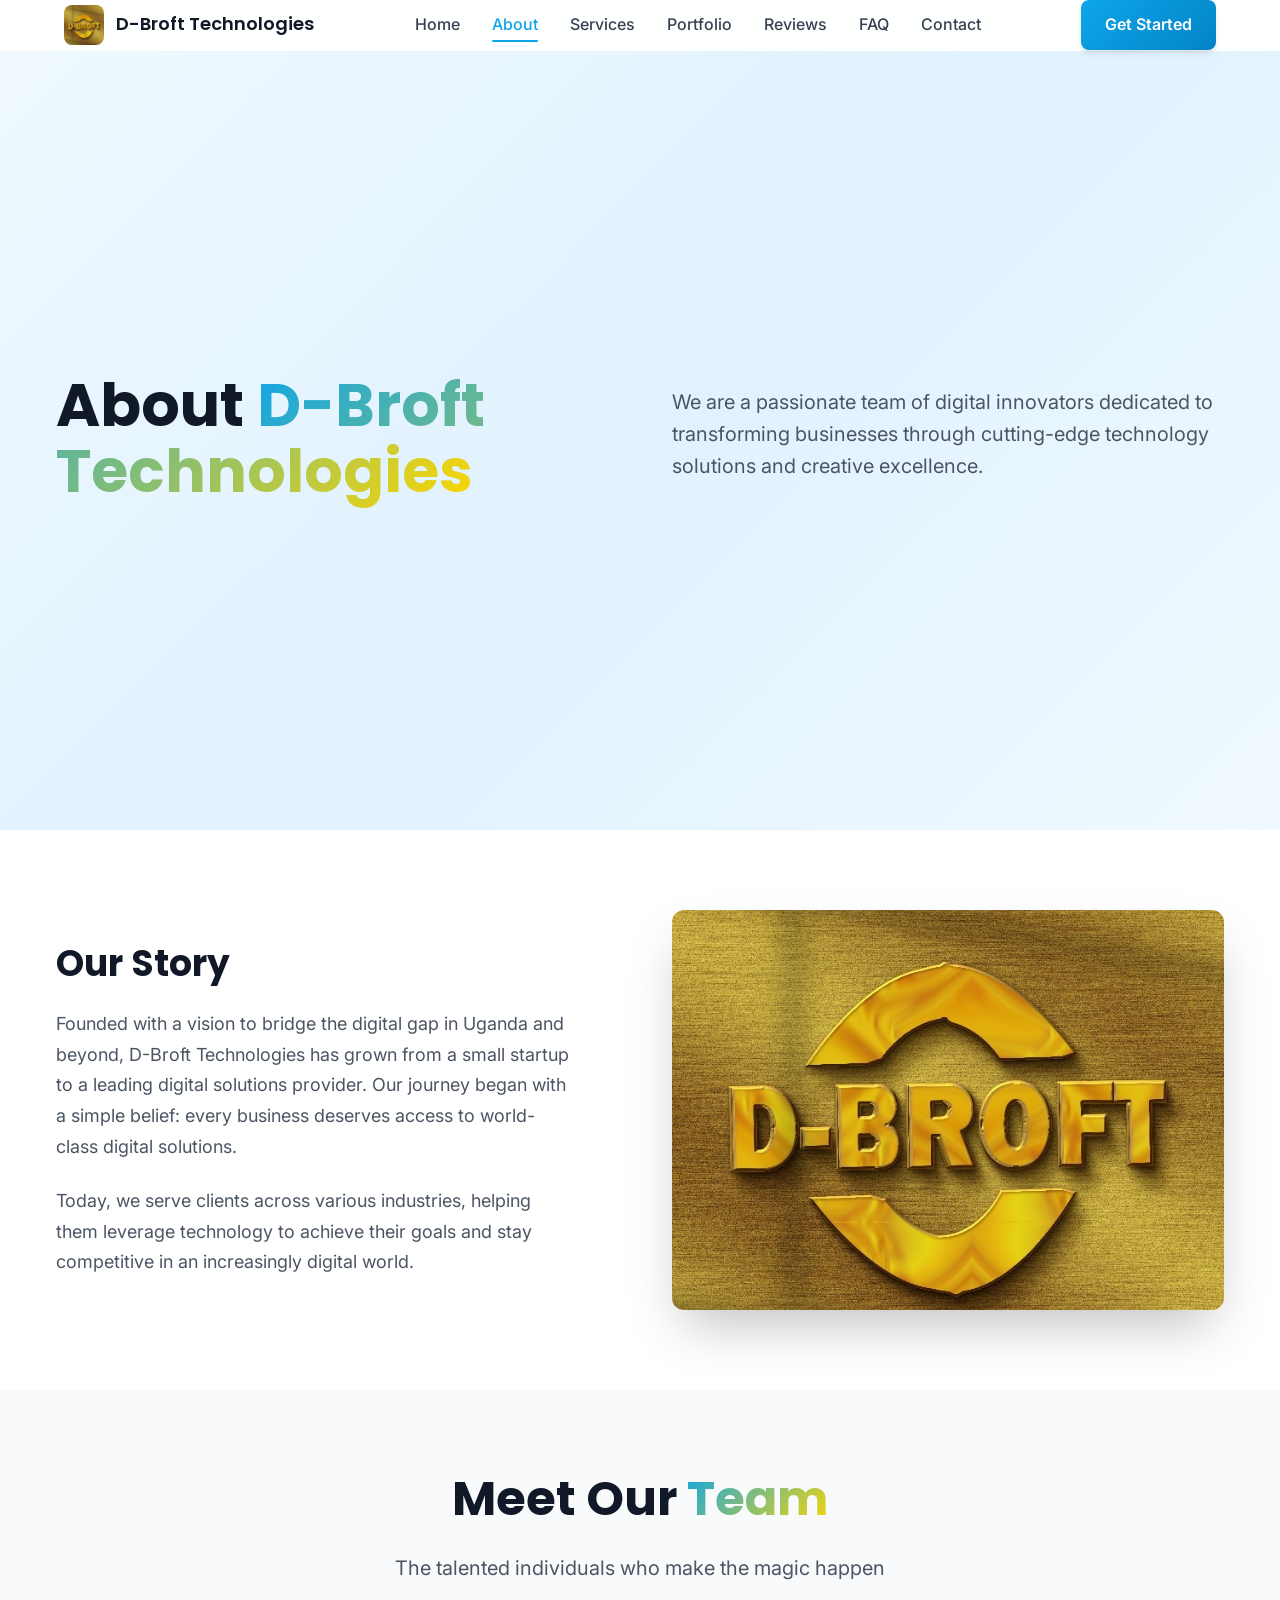
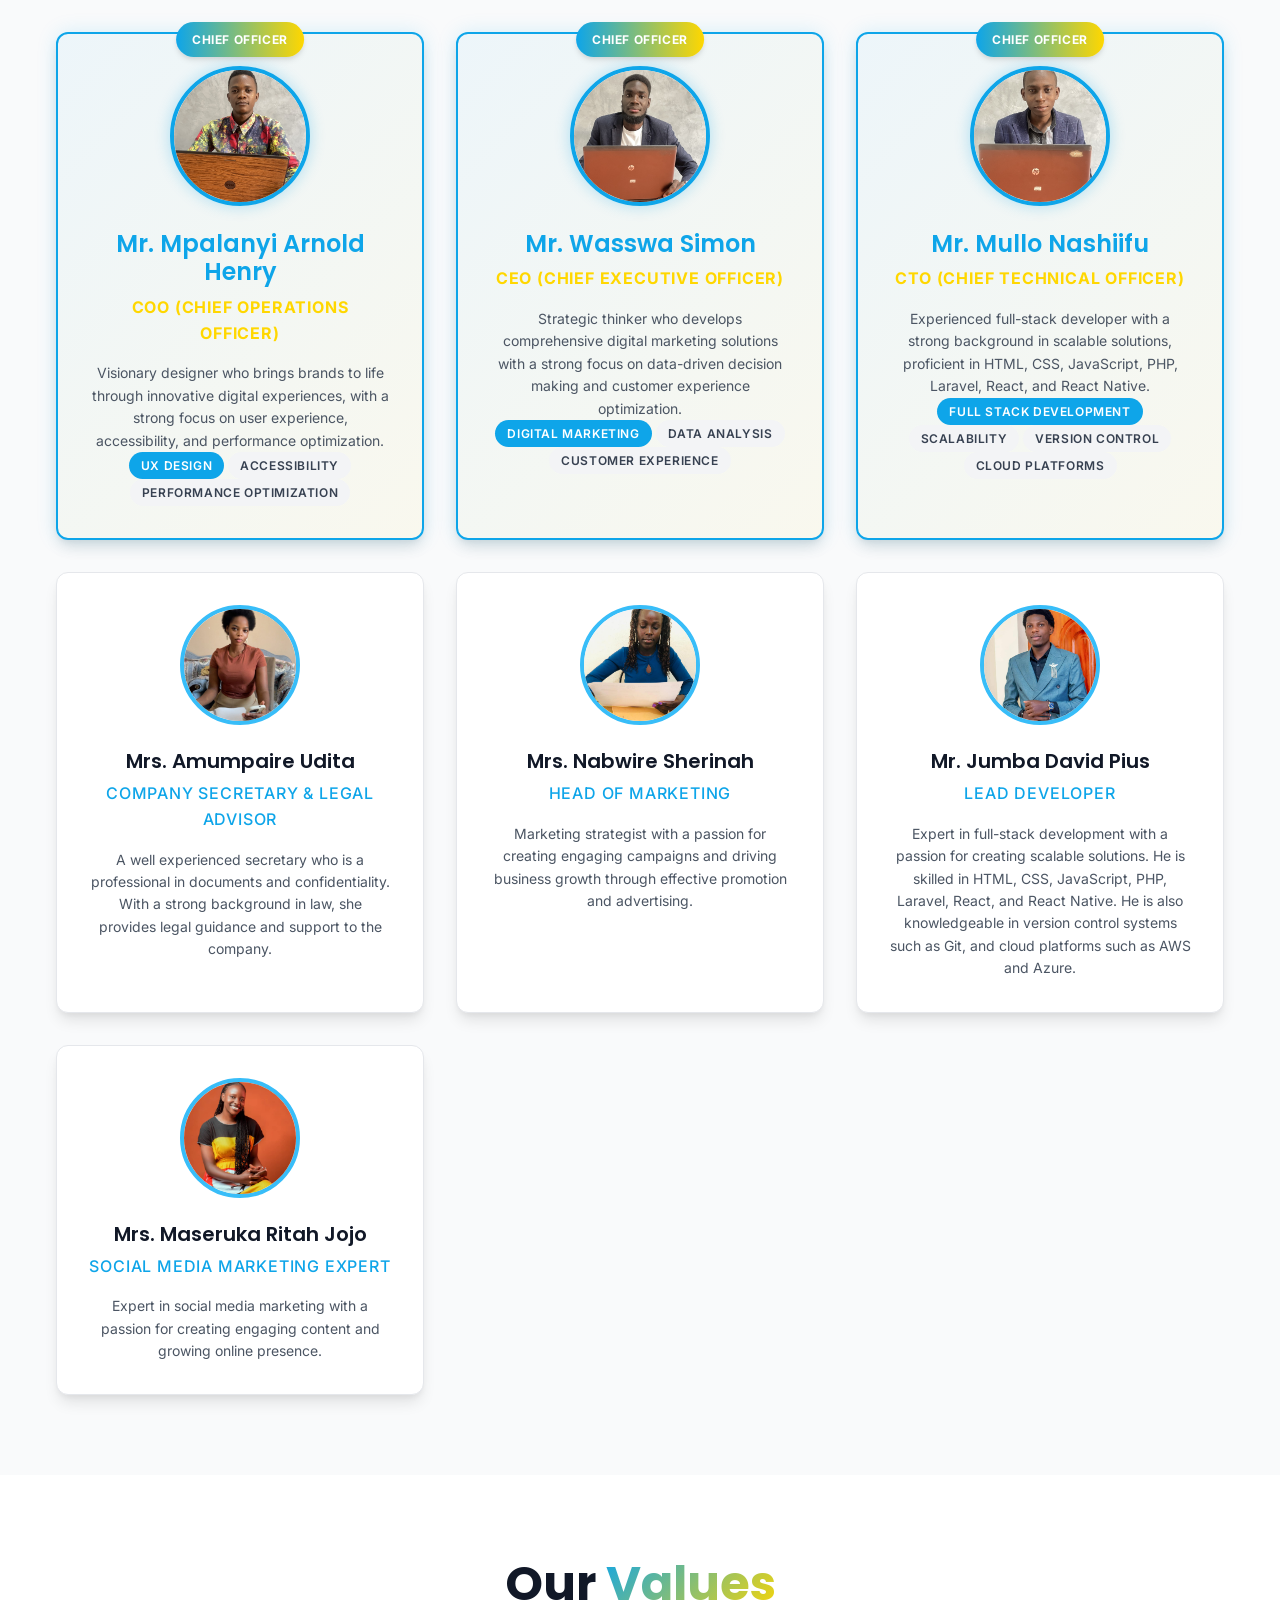
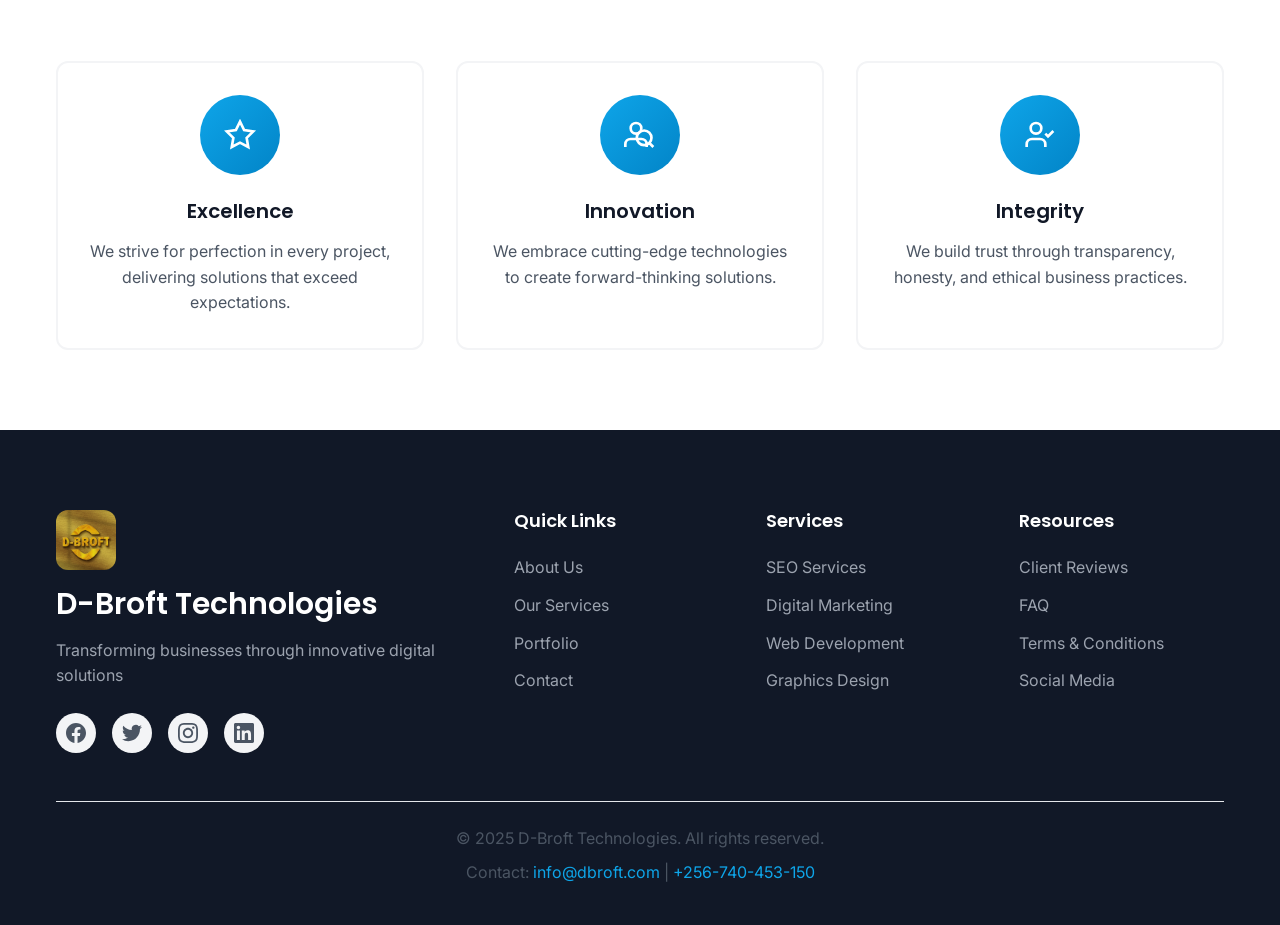
==== commit 2b9bafee: "Remove audit and fixes documentation files Deleted all audit, analysis, fixes, and changelog documen" ====
--- a/about.html
+++ b/about.html
@@ -134,71 +134,109 @@
       </div>
       
       <div class="team-grid">
-       <div class="team-member animate-on-scroll" data-delay="100">
-        <div class="member-image">
-         <img src="./assets/img/mpalanyi_arnold_henry.jpg" alt="Mr. Mpalanyi Arnold Henry">
+       <div class="team-member team-chief animate-on-scroll" data-delay="100">
+        <div class="chief-badge">Chief Officer</div>
+        <div class="member-image">
+         <img src="./assets/img/mpalanyi_arnold_henry.jpg" alt="Mr. Mpalanyi Arnold Henry" class="member-avatar">
         </div>
         <div class="member-info">
          <h3 class="member-name">Mr. Mpalanyi Arnold Henry</h3>
-         <p class="member-role">COO (chief operations officer)</p>
-         <p class="member-bio">Visionary designer who brings brands to life through innovative digital experiences.</p>
+         <p class="member-role">COO (Chief Operations Officer)</p>
+         <p class="member-bio">Visionary designer who brings brands to life through innovative digital experiences, with a strong focus on user experience, accessibility, and performance optimization.</p>
+         <div class="member-skills">
+          <span class="badge badge-primary">UX Design</span>
+          <span class="badge badge-secondary">Accessibility</span>
+          <span class="badge badge-secondary">Performance Optimization</span>
+         </div>
         </div>
        </div>
        
-       <div class="team-member animate-on-scroll" data-delay="200">
-        <div class="member-image">
-         <img src="./assets/img/wasswa_simon.jpg" alt="Mr. Wasswa Simon">
+       <div class="team-member team-chief animate-on-scroll" data-delay="200">
+        <div class="chief-badge">Chief Officer</div>
+        <div class="member-image">
+         <img src="./assets/img/wasswa_simon.jpg" alt="Mr. Wasswa Simon" class="member-avatar">
         </div>
         <div class="member-info">
          <h3 class="member-name">Mr. Wasswa Simon</h3>
          <p class="member-role">CEO (chief executive officer)</p>
-         <p class="member-bio">Strategic thinker who develops comprehensive digital marketing solutions.</p>
-        </div>
-       </div>
-
+         <p class="member-bio">
+          Strategic thinker who develops comprehensive digital marketing solutions with a strong focus on data-driven decision making and customer experience optimization.
+         </p>
+         <div class="member-skills">
+          <span class="badge badge-primary">Digital Marketing</span>
+          <span class="badge badge-secondary">Data Analysis</span>
+          <span class="badge badge-secondary">Customer Experience</span>
+         </div>
+        </div>
+       </div>
+
+       <div class="team-member team-chief animate-on-scroll" data-delay="0">
+        <div class="chief-badge">Chief Officer</div>
+        <div class="member-image">
+         <img src="./assets/img/mullo_nashiifu.jpg" alt="Mr. Mulo Nashiifu">
+        </div>
+        <div class="member-info">
+         <h3 class="member-name">Mr. Mullo Nashiifu</h3>
+         <p class="member-role">CTO (Chief Technical Officer)</p>
+         <p class="member-bio">
+          Experienced full-stack developer with a strong background in scalable solutions, proficient in HTML, CSS, JavaScript, PHP, Laravel, React, and React Native.
+         </p>
+         <div class="member-skills">
+          <span class="badge badge-primary">Full Stack Development</span>
+          <span class="badge badge-secondary">Scalability</span>
+          <span class="badge badge-secondary">Version Control</span>
+          <span class="badge badge-secondary">Cloud Platforms</span>
+         </div>
+        </div>
+       </div>
        <div class="team-member animate-on-scroll" data-delay="0">
         <div class="member-image">
-         <img src="./assets/img/amumpaire_udita.jpeg" alt="Mr. Mulo Nashiifu">
+         <img src="./assets/img/amumpaire_udita.jpeg" alt="Mrs. Amumpaire Udita">
         </div>
         <div class="member-info">
          <h3 class="member-name">Mrs. Amumpaire Udita</h3>
-         <p class="member-role">Company Secretary</p>
-         <p class="member-bio">A well experienced secratary who is a professional in documents and confidentiality.</p>
+         <p class="member-role">Company Secretary & Legal Advisor</p>
+         <p class="member-bio">
+          A well experienced secretary who is a professional in documents and confidentiality. With a strong background in law, she provides legal guidance and support to the company.
+         </p>
         </div>
        </div>
 
        <div class="team-member animate-on-scroll" data-delay="0">
         <div class="member-image">
-         <img src="./assets/img/nabwirwe_sherinah.jpeg" alt="Mr. Mulo Nashiifu">
-        </div>
-        <div class="member-info">
-         <h3 class="member-name">Mrs. Nabwirwe Sherinah</h3>
-         <p class="member-role">Marketing Head</p>
-         <p class="member-bio">Expert in marketing and promotion controls. She is pushing D-Broft to all audiences.</p>
+         <img src="./assets/img/nabwire_sherinah.jpeg" alt="Mrs. Nabwire Sherinah">
+        </div>
+        <div class="member-info">
+         <h3 class="member-name">Mrs. Nabwire Sherinah</h3>
+         <p class="member-role">Head of Marketing</p>
+         <p class="member-bio">Marketing strategist with a passion for creating engaging campaigns and driving business growth through effective promotion and advertising.</p>
         </div>
        </div>
 
        <div class="team-member animate-on-scroll" data-delay="0">
         <div class="member-image">
-         <img src="./assets/img/logo.jpg" alt="Mr. Mulo Nashiifu">
-        </div>
-        <div class="member-info">
-         <h3 class="member-name">Mr. John Doe</h3>
+         <img src="./assets/img/jumba_david_pius.jpeg" alt="Mr. Jumba David Pius">
+        </div>
+        <div class="member-info">
+         <h3 class="member-name">Mr. Jumba David Pius</h3>
          <p class="member-role">Lead Developer</p>
-         <p class="member-bio">Expert in full-stack development with a passion for creating scalable solutions.</p>
+         <p class="member-bio">
+          Expert in full-stack development with a passion for creating scalable solutions. He is skilled in HTML, CSS, JavaScript, PHP, Laravel, React, and React Native. He is also knowledgeable in version control systems such as Git, and cloud platforms such as AWS and Azure.
+         </p>
         </div>
        </div>
 
        <div class="team-member animate-on-scroll" data-delay="0">
         <div class="member-image">
-         <img src="./assets/img/mullo_nashiifu.jpg" alt="Mr. Mulo Nashiifu">
-        </div>
-        <div class="member-info">
-         <h3 class="member-name">Mr. Mullo Nashiifu</h3>
-         <p class="member-role">CTO (Chief technical officer)</p>
-         <p class="member-bio">Expert in full-stack development with a passion for creating scalable solutions.</p>
-        </div>
-       </div>
+         <img src="./assets/img/maseruka_ritah_jojo.jpeg" alt="Mrs. Maseruka Ritah Jojo">
+        </div>
+        <div class="member-info">
+         <h3 class="member-name">Mrs. Maseruka Ritah Jojo</h3>
+         <p class="member-role">Social media marketing expert</p>
+         <p class="member-bio">Expert in social media marketing with a passion for creating engaging content and growing online presence.</p>
+        </div>
+       </div>
+
       </div>
      </div>
     </section>
--- a/assets/css/main.css
+++ b/assets/css/main.css
@@ -113,6 +113,7 @@
   color: var(--gray-800);
   background-color: var(--white);
   overflow-x: hidden;
+  padding-top: 70px;
  }
 
 /* Typography */
@@ -286,11 +287,13 @@
 /* Hero Section */
  .hero {
   position: relative;
-  min-height: 100vh;
+  min-height: calc(100vh - 70px);
   display: flex;
   align-items: center;
   overflow: hidden;
   background: linear-gradient(135deg, #f0f9ff 0%, #e0f2fe 50%, #f0f9ff 100%);
+  margin-top: -70px;
+  padding-top: 70px;
  }
 
  .hero-background {
@@ -829,6 +832,58 @@
  .team-member:hover .member-image img {
   border-color: var(--primary);
   transform: scale(1.05);
+ }
+
+/* Chief Officer Styling */
+ .team-chief {
+  position: relative;
+  background: linear-gradient(135deg, rgba(14, 165, 233, 0.05) 0%, rgba(255, 215, 0, 0.05) 100%);
+  border: 2px solid var(--primary);
+  box-shadow: 0 0 20px rgba(14, 165, 233, 0.15), var(--shadow-lg);
+ }
+
+ .team-chief:hover {
+  box-shadow: 0 0 30px rgba(14, 165, 233, 0.25), var(--shadow-2xl);
+  border-color: var(--accent);
+ }
+
+ .chief-badge {
+  position: absolute;
+  top: -12px;
+  left: 50%;
+  transform: translateX(-50%);
+  background: linear-gradient(90deg, var(--primary), var(--accent));
+  color: var(--white);
+  padding: var(--space-2) var(--space-4);
+  border-radius: var(--radius-full);
+  font-size: var(--text-xs);
+  font-weight: 700;
+  text-transform: uppercase;
+  letter-spacing: 0.05em;
+  box-shadow: var(--shadow-md);
+  z-index: 10;
+ }
+
+ .team-chief .member-image img {
+  width: 140px;
+  height: 140px;
+  border-color: var(--primary);
+  box-shadow: 0 0 15px rgba(14, 165, 233, 0.3);
+ }
+
+ .team-chief:hover .member-image img {
+  border-color: var(--accent);
+  box-shadow: 0 0 25px rgba(255, 215, 0, 0.4);
+ }
+
+ .team-chief .member-name {
+  font-size: var(--text-2xl);
+  color: var(--primary);
+ }
+
+ .team-chief .member-role {
+  color: var(--accent);
+  font-weight: 700;
  }
 
  .member-info {
@@ -2210,12 +2265,19 @@
  appearance: none;
 }
 
-.input-field:invalid {
+/* Only show validation states after user interaction */
+.input-field:invalid:not(:placeholder-shown) {
  border-color: var(--error);
 }
 
-.input-field:valid {
+.input-field:valid:not(:placeholder-shown) {
  border-color: var(--success);
+}
+
+/* Error class for JavaScript validation */
+.input-field.error {
+ border-color: var(--error) !important;
+ background-color: rgba(239, 68, 68, 0.05);
 }
 
 .form-footer {
@@ -2239,6 +2301,89 @@
 
 .btn:hover .btn-icon {
  transform: translateX(2px);
+}
+
+/* Map Section */
+.map-section {
+ padding: var(--space-20) 0;
+ background: var(--white);
+}
+
+.map-header {
+ text-align: center;
+ margin-bottom: var(--space-12);
+}
+
+.map-header .section-title {
+ margin-bottom: var(--space-4);
+}
+
+.map-header .section-description {
+ font-size: var(--text-lg);
+ color: var(--gray-600);
+ max-width: 600px;
+ margin: 0 auto;
+}
+
+.map-container {
+ width: 100%;
+ border-radius: var(--radius-xl);
+ overflow: hidden;
+ box-shadow: var(--shadow-lg);
+ margin-bottom: var(--space-12);
+}
+
+.map-container iframe {
+ display: block;
+ width: 100%;
+ border: none;
+}
+
+.map-info {
+ display: grid;
+ grid-template-columns: repeat(auto-fit, minmax(250px, 1fr));
+ gap: var(--space-8);
+ margin-top: var(--space-12);
+}
+
+.map-info-card {
+ background: var(--gray-50);
+ padding: var(--space-6);
+ border-radius: var(--radius-lg);
+ border: 1px solid var(--gray-200);
+ text-align: center;
+ transition: all 0.3s ease;
+}
+
+.map-info-card:hover {
+ background: var(--white);
+ box-shadow: var(--shadow-md);
+ border-color: var(--primary);
+ transform: translateY(-4px);
+}
+
+.map-info-card h3 {
+ font-size: var(--text-lg);
+ font-weight: 600;
+ color: var(--gray-900);
+ margin-bottom: var(--space-3);
+}
+
+.map-info-card p {
+ color: var(--gray-600);
+ font-size: var(--text-sm);
+ line-height: 1.6;
+ margin: 0;
+}
+
+.map-info-card a {
+ color: var(--primary);
+ font-weight: 500;
+ transition: color var(--transition-fast);
+}
+
+.map-info-card a:hover {
+ color: var(--primary-dark);
 }
 
 /* FAQ Preview Section */
@@ -2390,7 +2535,7 @@
 
 .reviews-container {
  display: grid;
- grid-template-columns: repeat(auto-fit, minmax(400px, 1fr));
+ grid-template-columns: repeat(auto-fit, minmax(320px, 1fr));
  gap: var(--space-8);
  margin-bottom: var(--space-12);
 }
@@ -2716,8 +2861,6 @@
  justify-content: center;
  flex-wrap: wrap;
 }
-  flex-wrap: wrap;
- }
 
  .category-btn {
   padding: var(--space-3) var(--space-6);
@@ -2881,49 +3024,7 @@
   border-color: var(--primary);
  }
 
- .reviews-grid {
-  padding: var(--space-20) 0;
- }
-
- .reviews-container {
-  display: grid;
-  grid-template-columns: repeat(auto-fit, minmax(350px, 1fr));
-  gap: var(--space-8);
-  margin-bottom: var(--space-12);
- }
-
- .review-card {
-  background: var(--white);
-  padding: var(--space-6);
-  border-radius: var(--radius-lg);
-  border: 1px solid var(--gray-200);
-  box-shadow: var(--shadow-sm);
-  transition: all 0.2s ease;
- }
-
- .review-card:hover {
-  box-shadow: var(--shadow-lg);
-  transform: translateY(-2px);
- }
-
- .review-header {
-  display: flex;
-  justify-content: space-between;
-  align-items: flex-start;
-  margin-bottom: var(--space-4);
- }
-
- .reviewer-info {
-  display: flex;
-  gap: var(--space-3);
- }
-
  .reviewer-avatar {
-  width: 48px;
-  height: 48px;
-  background: var(--primary);
-  color: var(--white);
-  border-radius: var(--radius-full);
   display: flex;
   align-items: center;
   justify-content: center;
@@ -3643,6 +3744,29 @@
    flex-direction: column;
    align-items: center;
   }
+  
+  /* Team responsive styles for 768px */
+  .team-chief .member-image img {
+   width: 120px;
+   height: 120px;
+  }
+  
+  .team-chief .member-name {
+   font-size: var(--text-xl);
+  }
+  
+  /* Map responsive styles for 768px */
+  .map-container {
+   height: auto;
+  }
+  
+  .map-container iframe {
+   height: 350px;
+  }
+  
+  .map-info {
+   grid-template-columns: 1fr;
+  }
  }
 
  @media (max-width: 480px) {
@@ -3742,6 +3866,46 @@
    padding: var(--space-4);
   }
   
+  /* Team responsive styles for 480px */
+  .team-chief {
+   padding: var(--space-6);
+  }
+  
+  .chief-badge {
+   font-size: var(--text-2xs);
+   padding: var(--space-1) var(--space-3);
+  }
+  
+  .team-chief .member-image img {
+   width: 100px;
+   height: 100px;
+  }
+  
+  .team-chief .member-name {
+   font-size: var(--text-lg);
+  }
+  
+  .team-chief .member-role {
+   font-size: var(--text-sm);
+  }
+  
+  /* Map responsive styles for 480px */
+  .map-container iframe {
+   height: 280px;
+  }
+  
+  .map-info-card {
+   padding: var(--space-4);
+  }
+  
+  .map-info-card h3 {
+   font-size: var(--text-base);
+  }
+  
+  .map-info-card p {
+   font-size: var(--text-xs);
+  }
+  
   .faq-item {
    padding: var(--space-4);
   }
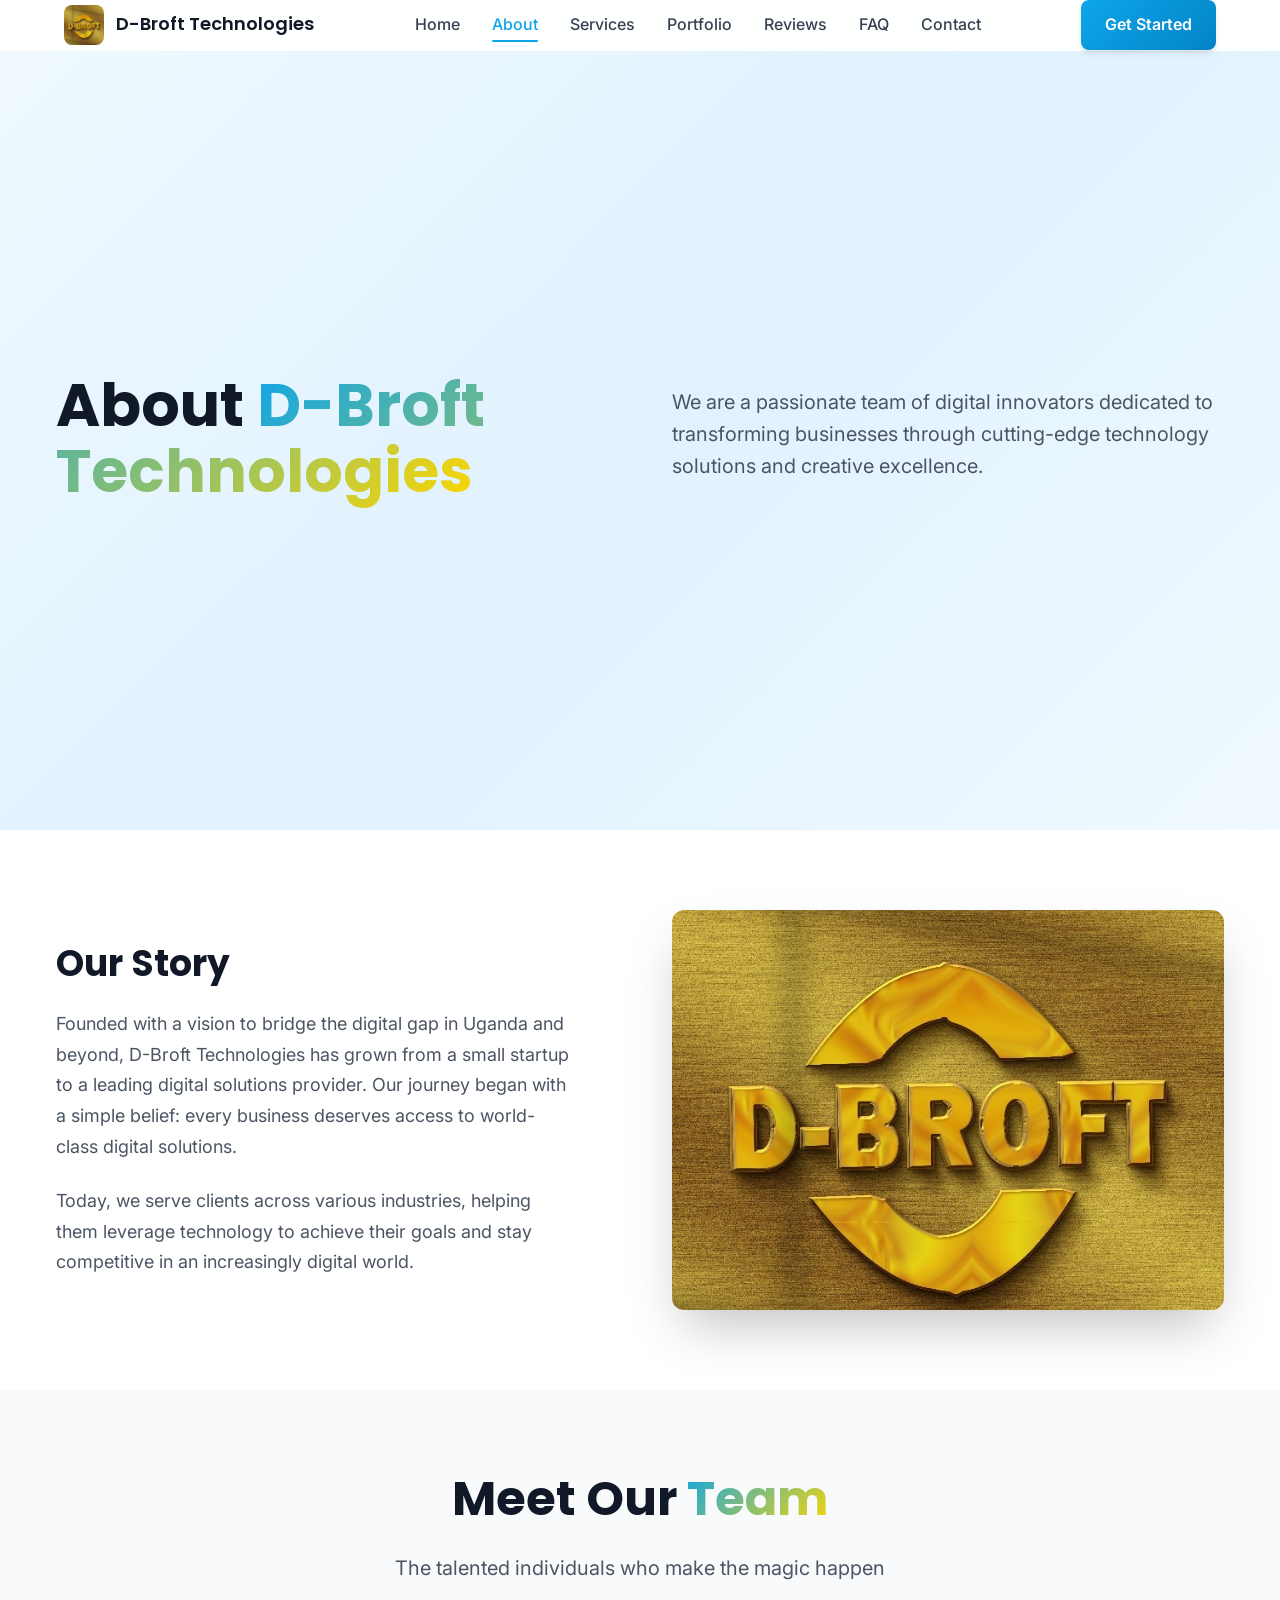
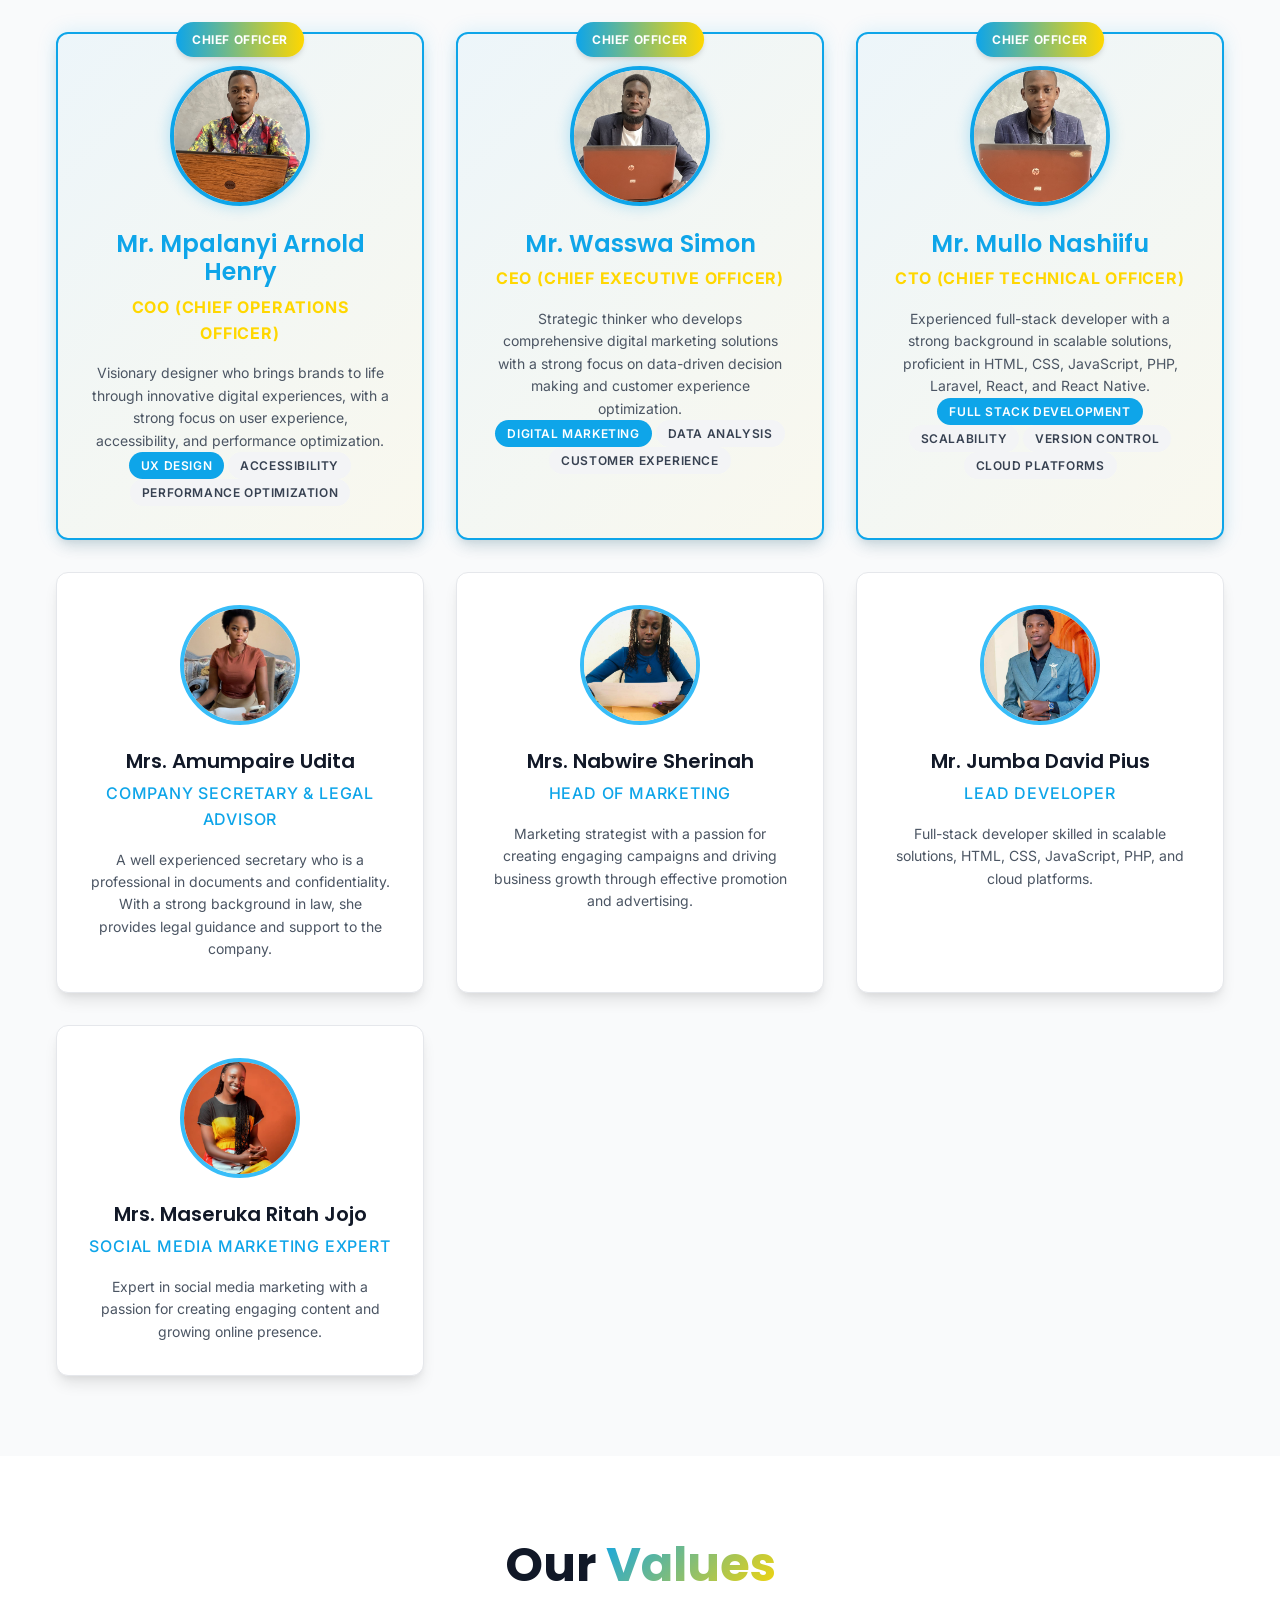
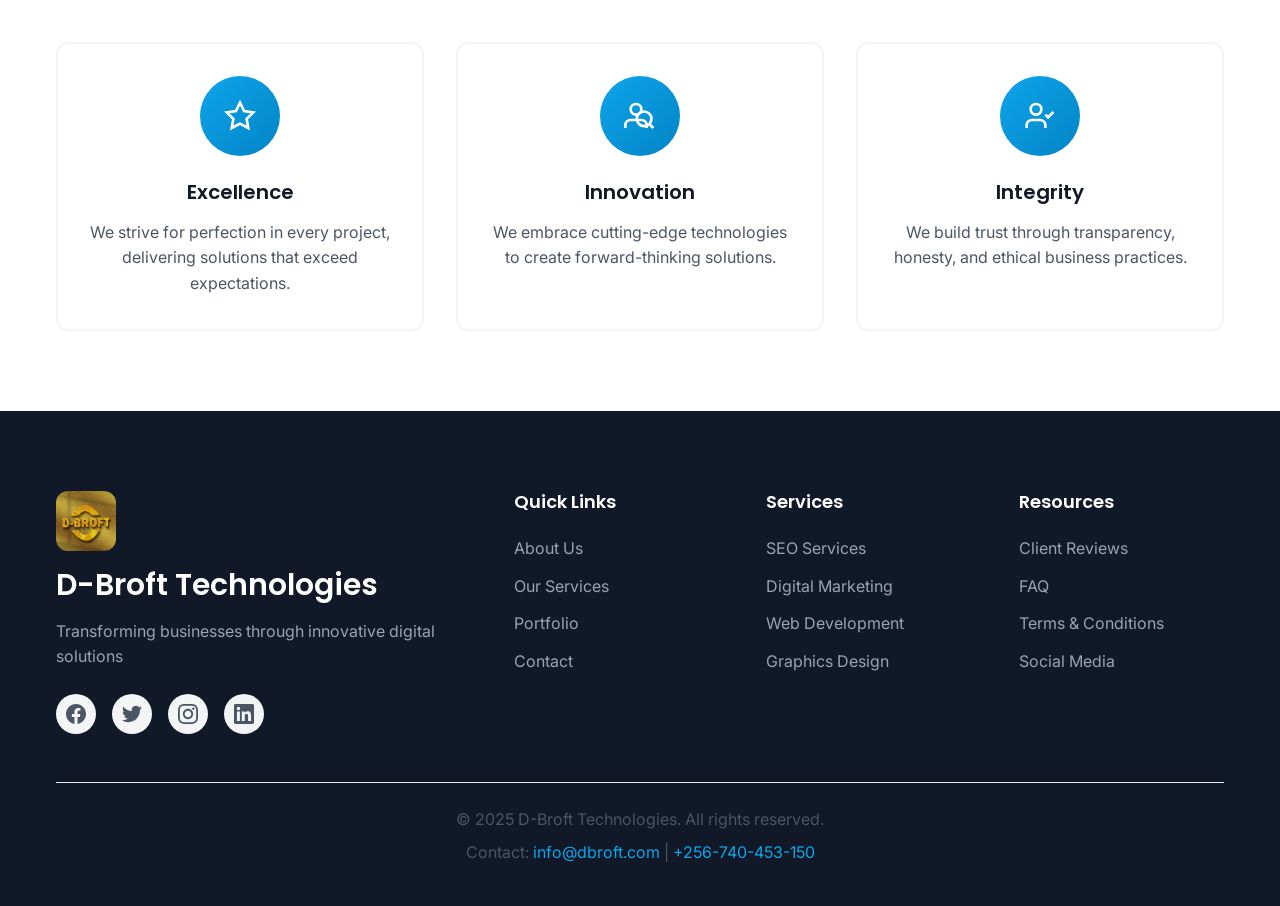
==== commit 103fe73d: "Update company contact details across HTML pages Standardized company contact information, including" ====
--- a/about.html
+++ b/about.html
@@ -221,7 +221,7 @@
          <h3 class="member-name">Mr. Jumba David Pius</h3>
          <p class="member-role">Lead Developer</p>
          <p class="member-bio">
-          Expert in full-stack development with a passion for creating scalable solutions. He is skilled in HTML, CSS, JavaScript, PHP, Laravel, React, and React Native. He is also knowledgeable in version control systems such as Git, and cloud platforms such as AWS and Azure.
+          Full-stack developer skilled in scalable solutions, HTML, CSS, JavaScript, PHP, and cloud platforms.
          </p>
         </div>
        </div>
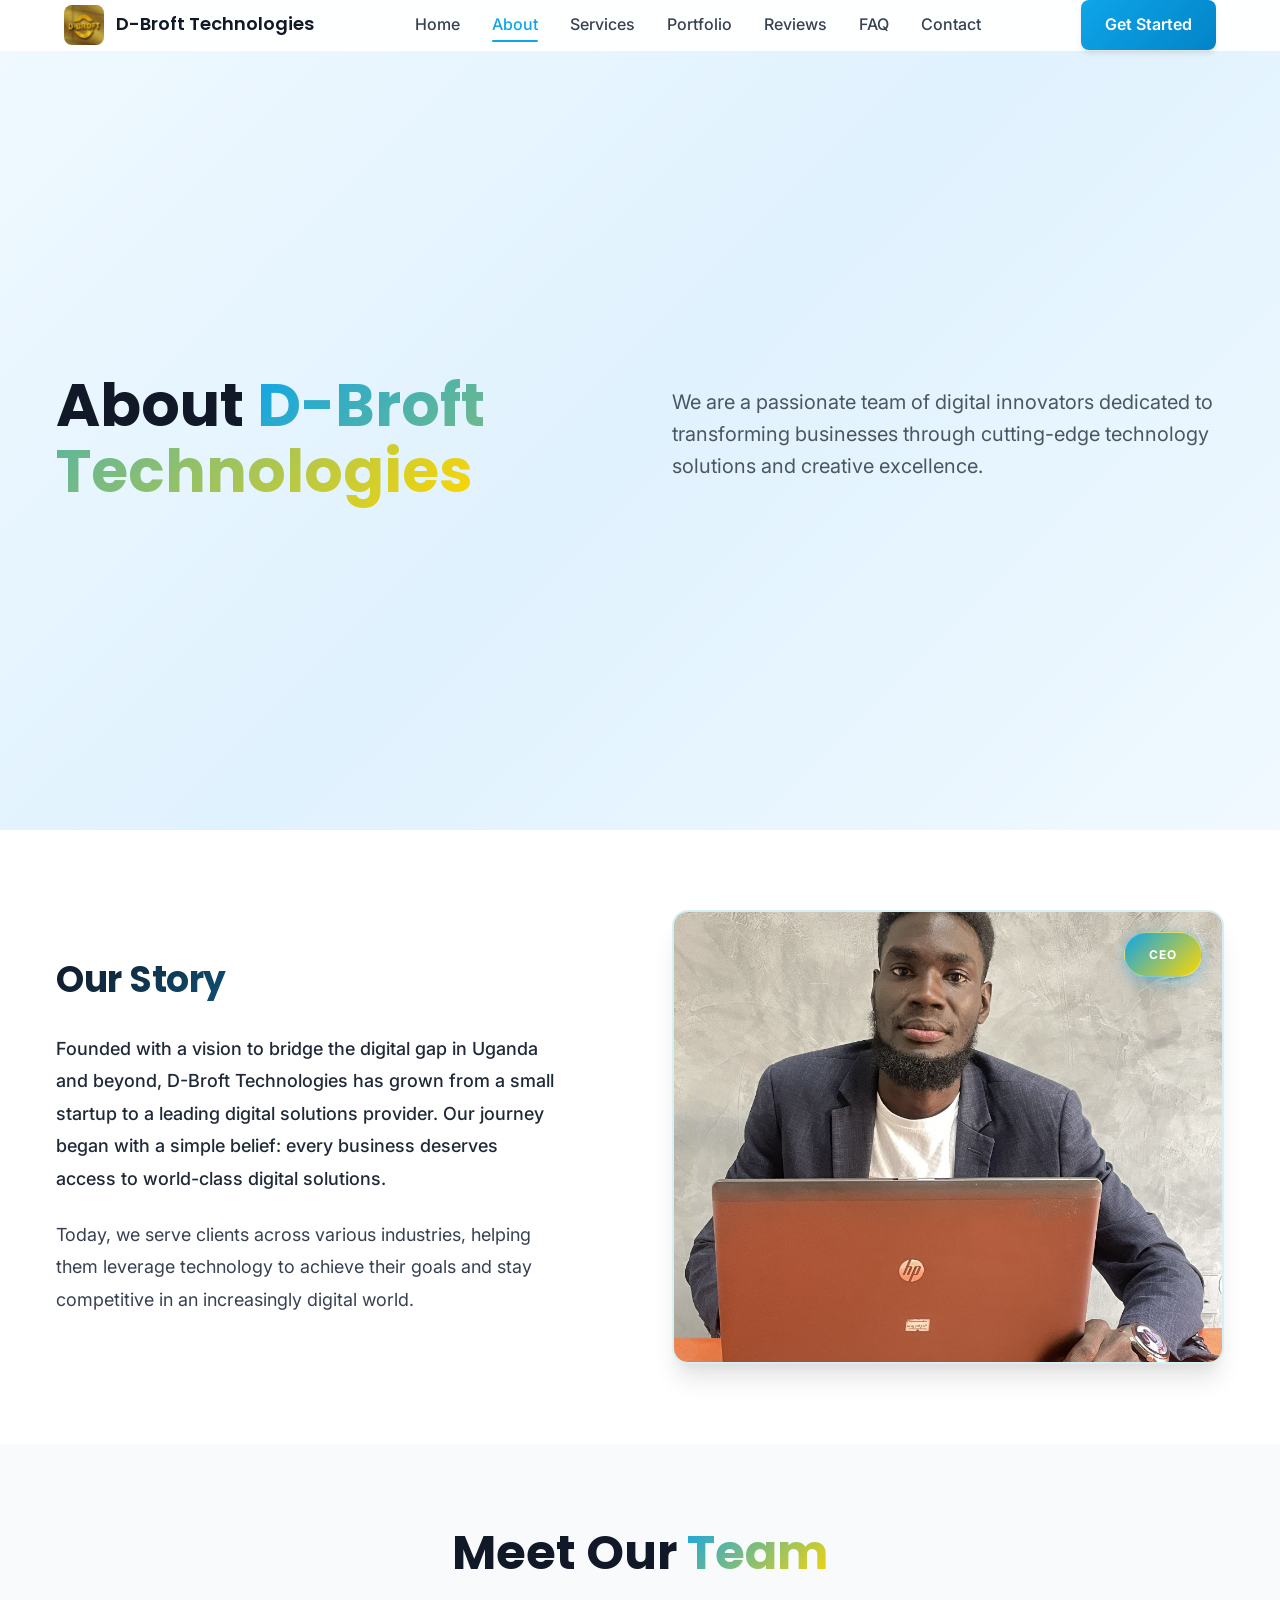
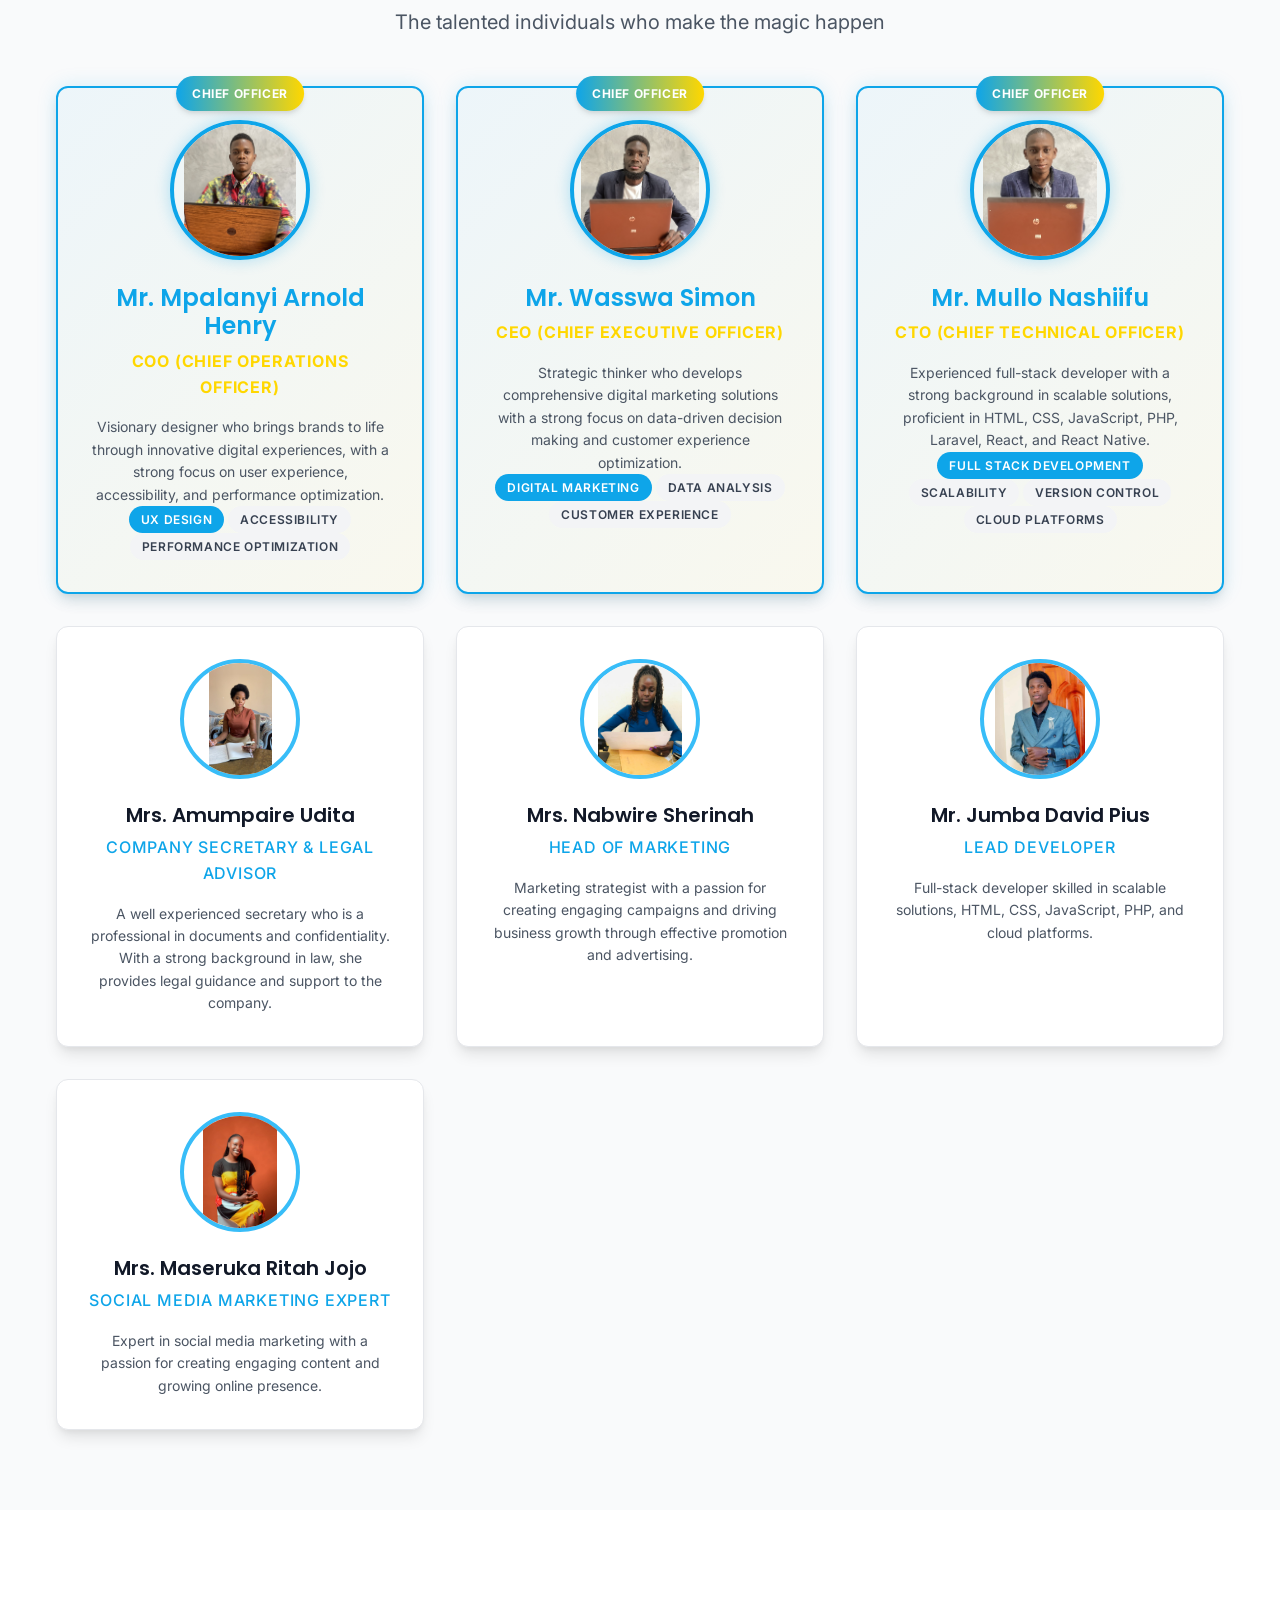
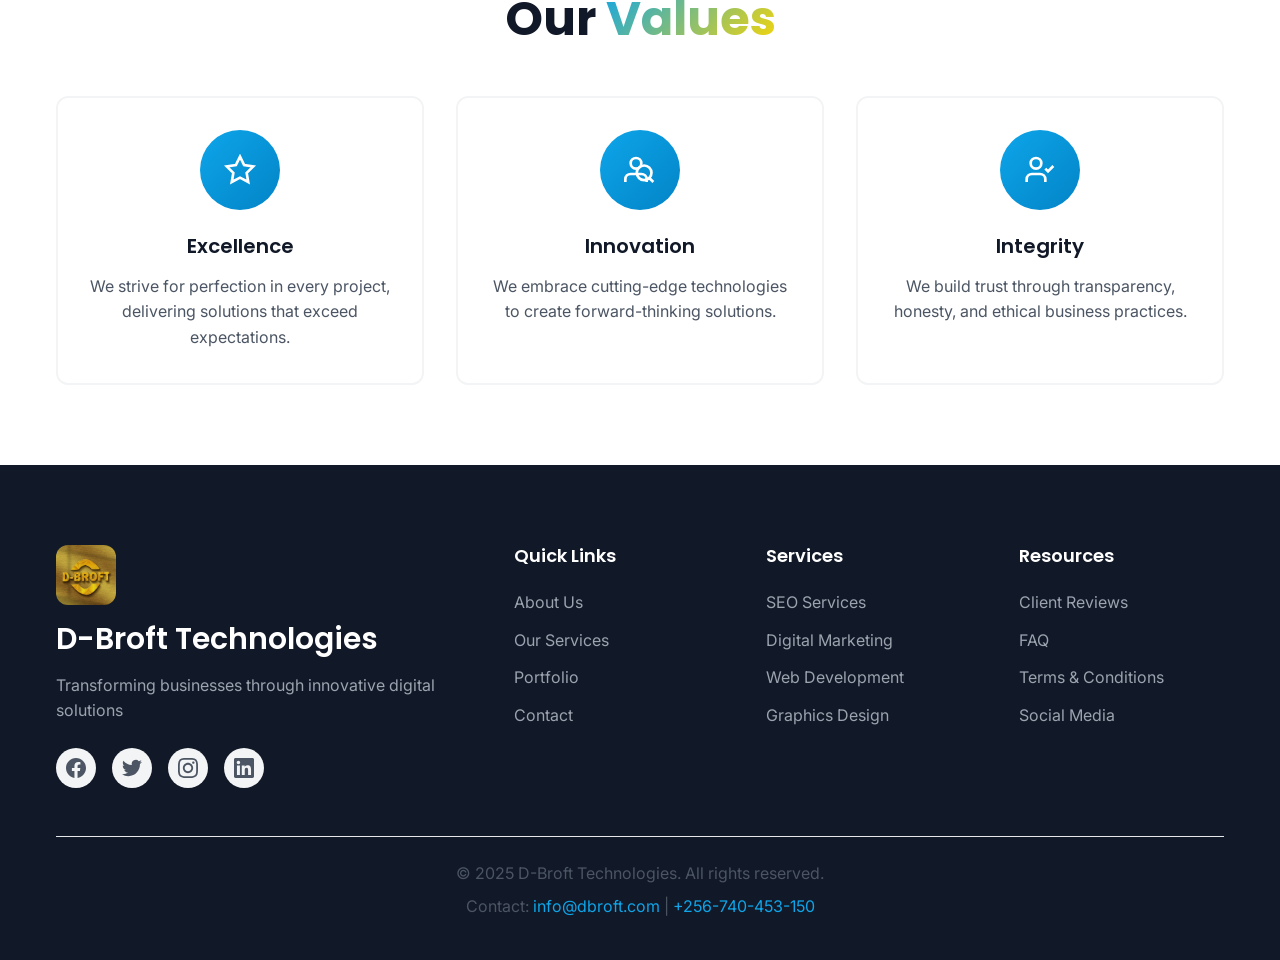
==== commit 4a102fc4: "Revamp navigation and story section styles Improves navigation structure and mobile responsiveness i" ====
--- a/about.html
+++ b/about.html
@@ -118,7 +118,8 @@
         <p>Today, we serve clients across various industries, helping them leverage technology to achieve their goals and stay competitive in an increasingly digital world.</p>
        </div>
        <div class="story-visual animate-on-scroll">
-        <img src="./assets/img/logo.jpg" alt="D-Broft Technologies Story" class="story-image">
+        <div class="story-badge">CEO</div>
+        <img src="./assets/img/wasswa_simon.jpg" alt="D-Broft Technologies Story" class="story-image">
        </div>
       </div>
      </div>
--- a/assets/css/main.css
+++ b/assets/css/main.css
@@ -275,6 +275,8 @@
   border: none;
   cursor: pointer;
   padding: var(--space-2);
+  z-index: 1000;
+  position: relative;
  }
 
  .nav-toggle span {
@@ -282,6 +284,18 @@
   height: 2px;
   background: var(--gray-700);
   transition: all var(--transition-fast);
+ }
+
+ .nav-toggle.active span:nth-child(1) {
+  transform: rotate(45deg) translate(5px, 5px);
+ }
+
+ .nav-toggle.active span:nth-child(2) {
+  opacity: 0;
+ }
+
+ .nav-toggle.active span:nth-child(3) {
+  transform: rotate(-45deg) translate(7px, -6px);
  }
 
 /* Hero Section */
@@ -745,22 +759,30 @@
  }
 
  .story-text {
-  padding-right: var(--space-8);
+  padding-right: var(--space-12);
  }
 
  .story-text h2 {
   font-size: var(--text-4xl);
   font-weight: 700;
-  color: var(--gray-900);
-  margin-bottom: var(--space-6);
-  line-height: 1.2;
+  background: linear-gradient(135deg, var(--gray-900), var(--primary));
+  -webkit-background-clip: text;
+  -webkit-text-fill-color: transparent;
+  background-clip: text;
+  margin-bottom: var(--space-8);
+  letter-spacing: -0.5px;
  }
 
  .story-text p {
   font-size: var(--text-lg);
-  color: var(--gray-600);
-  line-height: 1.7;
+  color: var(--gray-700);
+  line-height: 1.8;
   margin-bottom: var(--space-6);
+ }
+
+ .story-text p:first-of-type {
+  font-weight: 500;
+  color: var(--gray-800);
  }
 
  .story-text p:last-child {
@@ -769,15 +791,40 @@
 
  .story-visual {
   position: relative;
+  background: linear-gradient(135deg, rgba(14, 165, 233, 0.05) 0%, rgba(255, 215, 0, 0.05) 100%);
+  padding: 0;
+  border-radius: var(--radius-2xl);
+  box-shadow: var(--shadow-xl);
+  border: 2px solid rgba(14, 165, 233, 0.15);
+  overflow: hidden;
+ }
+
+ .story-badge {
+  position: absolute;
+  top: 20px;
+  right: 20px;
+  background: linear-gradient(135deg, var(--primary), var(--accent));
+  color: var(--white);
+  padding: var(--space-3) var(--space-6);
+  border-radius: var(--radius-full);
+  font-size: var(--text-xs);
+  font-weight: 700;
+  text-transform: uppercase;
+  letter-spacing: 0.08em;
+  box-shadow: 0 4px 15px rgba(14, 165, 233, 0.4);
+  z-index: 10;
+  backdrop-filter: blur(10px);
+  border: 1px solid rgba(255, 255, 255, 0.3);
  }
 
  .story-image {
   width: 100%;
-  height: 400px;
+  height: 450px;
   object-fit: cover;
-  border-radius: var(--radius-xl);
-  box-shadow: var(--shadow-2xl);
+  border-radius: 0;
+  box-shadow: none;
   transition: transform 0.3s ease;
+  display: block;
  }
 
  .story-image:hover {
@@ -822,7 +869,7 @@
   width: 120px;
   height: 120px;
   border-radius: var(--radius-full);
-  object-fit: cover;
+  object-fit: contain;
   border: 4px solid var(--primary-light);
   transition: all 0.3s ease;
   margin: 0 auto;
@@ -1025,41 +1072,6 @@
   padding: 0 var(--space-6);
   max-width: 1200px;
   margin: 0 auto;
- }
-
- .nav-actions {
-  display: flex;
-  align-items: center;
-  gap: var(--space-4);
- }
-
- .nav-toggle {
-  display: none;
-  flex-direction: column;
-  gap: 4px;
-  background: none;
-  border: none;
-  cursor: pointer;
-  padding: var(--space-2);
- }
-
- .nav-toggle span {
-  width: 24px;
-  height: 2px;
-  background: var(--gray-700);
-  transition: all 0.3s ease;
- }
-
- .nav-toggle.active span:nth-child(1) {
-  transform: rotate(45deg) translate(5px, 5px);
- }
-
- .nav-toggle.active span:nth-child(2) {
-  opacity: 0;
- }
-
- .nav-toggle.active span:nth-child(3) {
-  transform: rotate(-45deg) translate(7px, -6px);
  }
 
 /* Footer Social */
@@ -3528,11 +3540,45 @@
 
  @media (max-width: 768px) {
   .nav-menu {
+   position: absolute;
+   top: 70px;
+   left: 0;
+   right: 0;
+   background: rgba(255, 255, 255, 0.98);
+   backdrop-filter: blur(10px);
+   flex-direction: column;
+   gap: var(--space-4);
+   padding: var(--space-6);
+   border-bottom: 1px solid rgba(0, 0, 0, 0.1);
+   box-shadow: var(--shadow-lg);
    display: none;
+   z-index: 999;
   }
   
   .nav-menu.active {
    display: flex;
+  }
+  
+  .nav-menu.active .nav-link {
+   padding: var(--space-3) 0;
+   border-bottom: 1px solid rgba(0, 0, 0, 0.05);
+  }
+  
+  .nav-menu.active .nav-link:last-child {
+   border-bottom: none;
+  }
+  
+  .nav-actions {
+   display: flex !important;
+   gap: var(--space-2);
+  }
+  
+  .nav-actions .btn {
+   display: none;
+  }
+  
+  .nav-toggle {
+   display: flex !important;
   }
   
   .hero-title {
@@ -3717,12 +3763,6 @@
    gap: var(--space-2);
   }
   
-  .rating-bar {
-   flex-direction: column;
-   align-items: flex-start;
-   gap: var(--space-2);
-  }
-  
   .bar-container {
    width: 100%;
   }
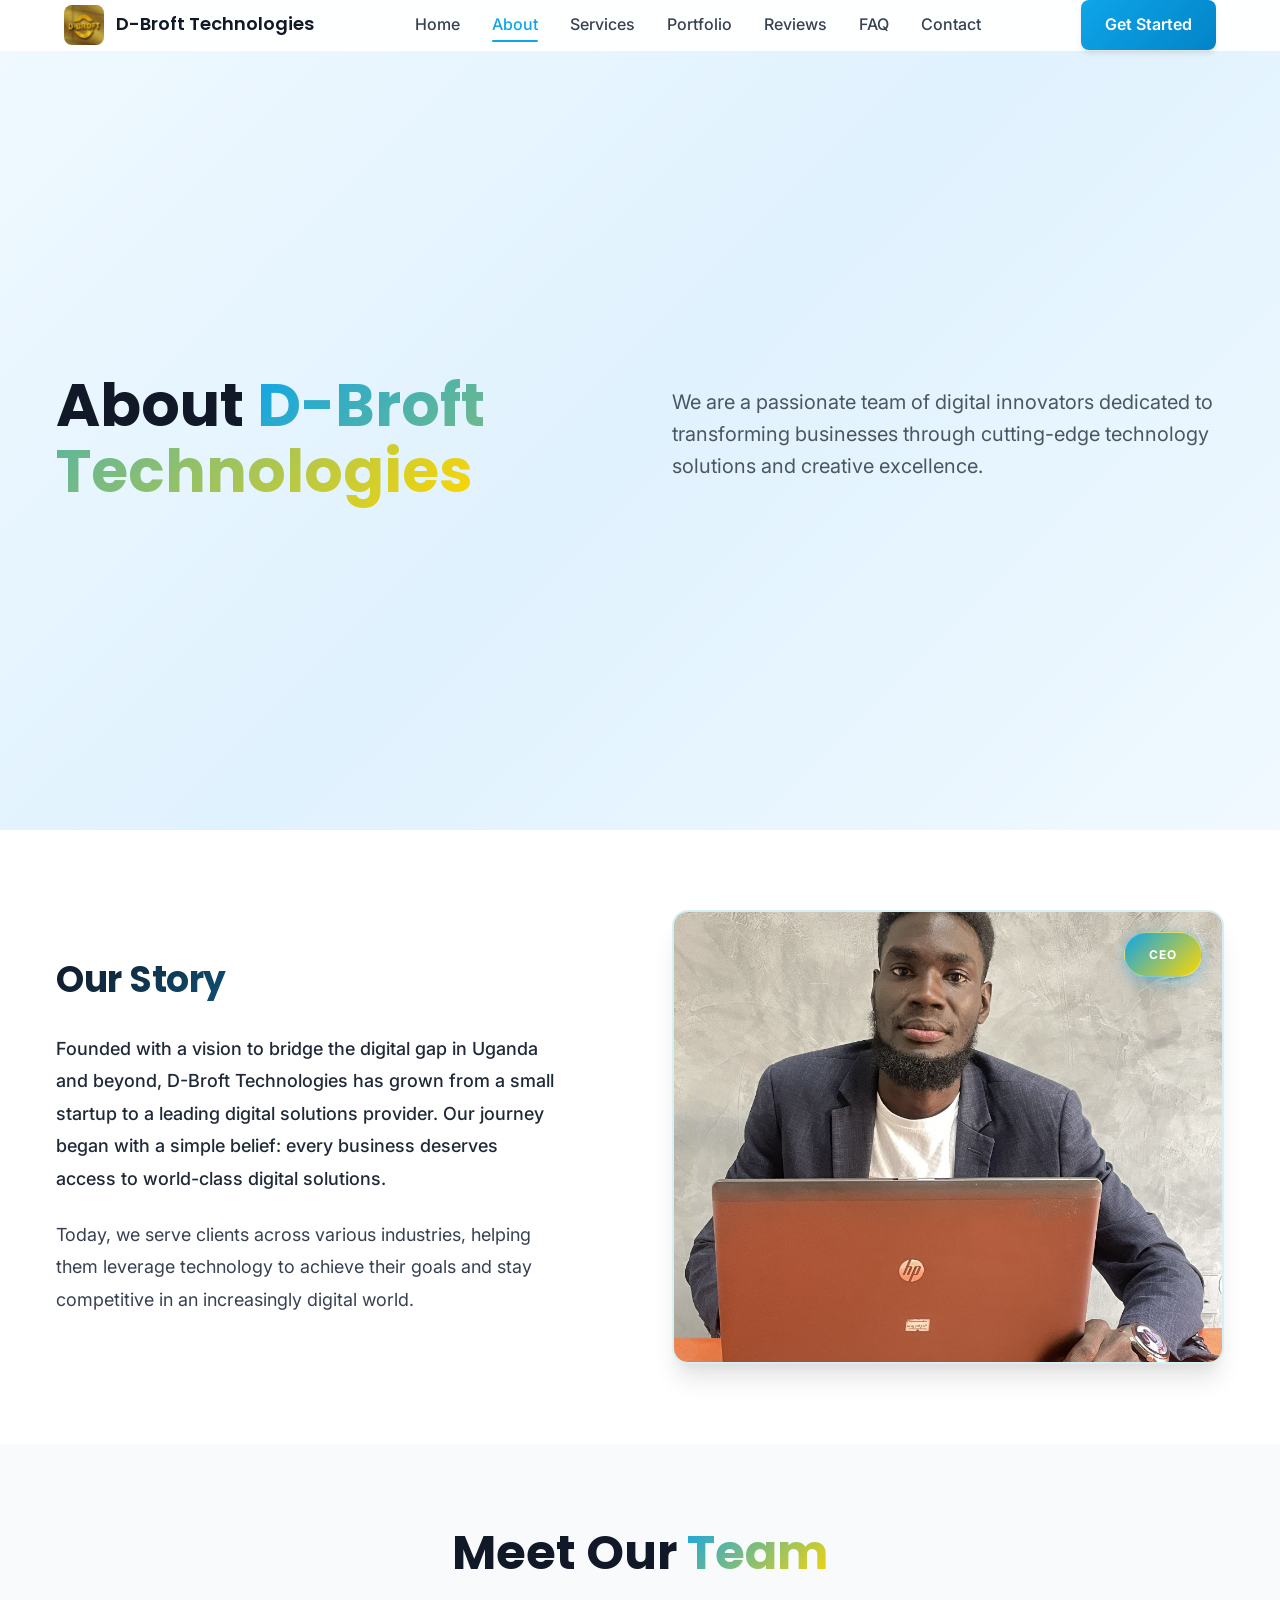
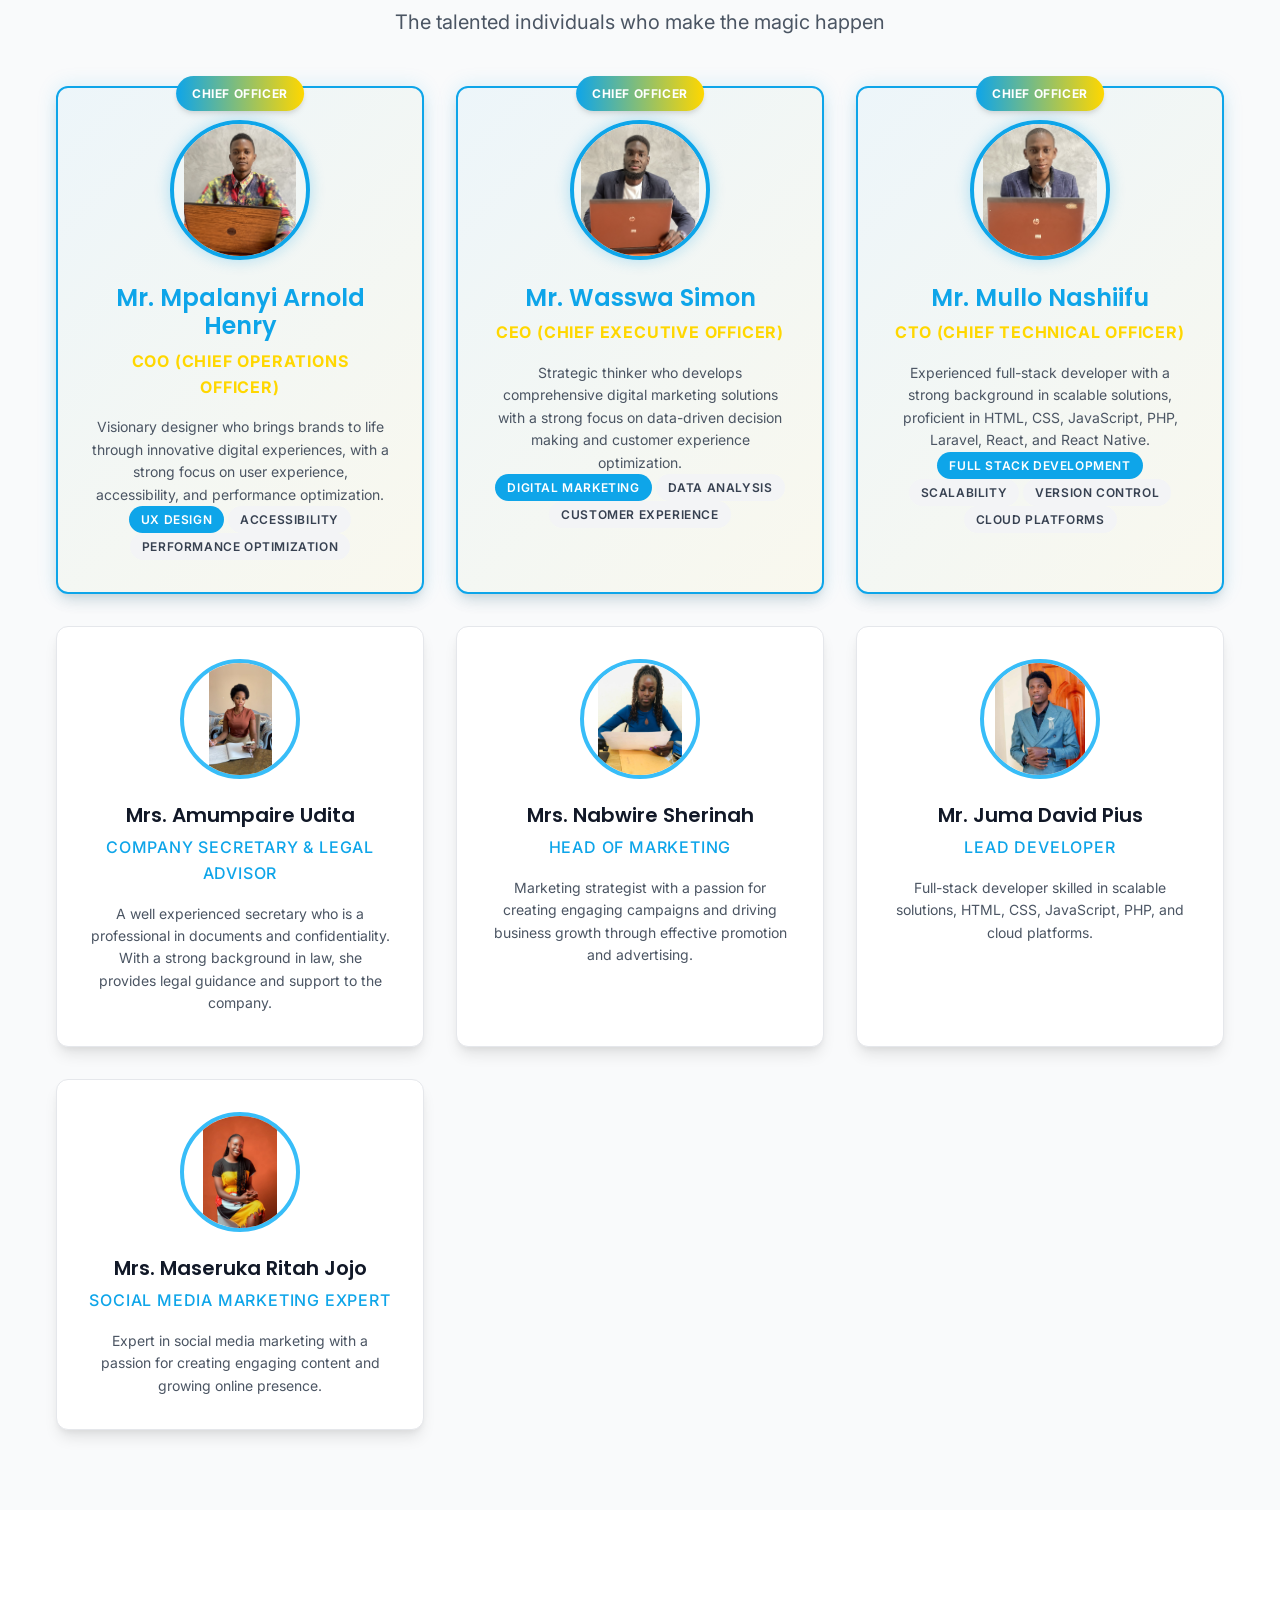
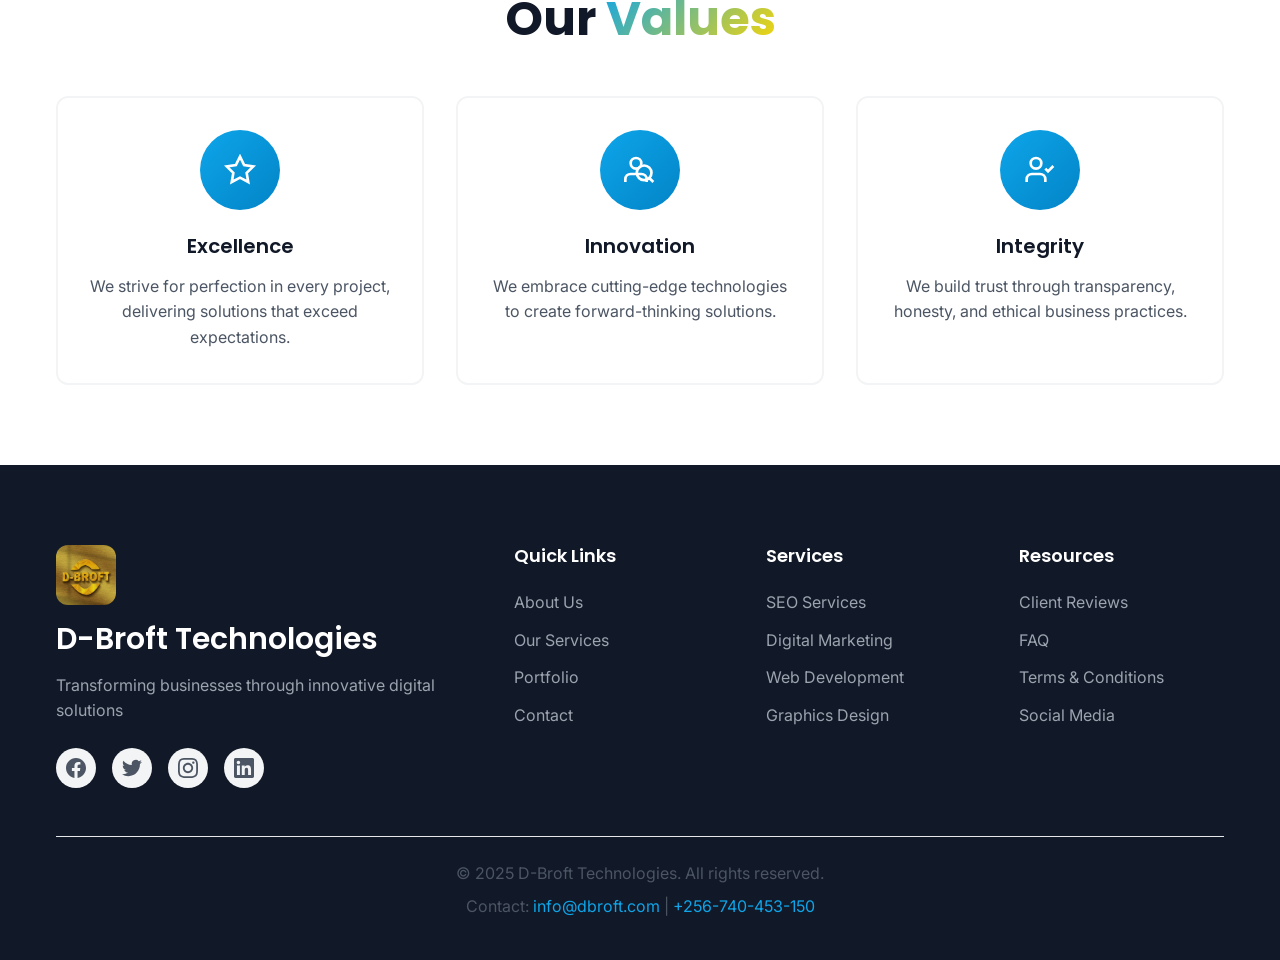
==== commit e37dd7cb: "Correct spelling of 'Jumba' to 'Juma' for team member" ====
--- a/about.html
+++ b/about.html
@@ -216,10 +216,10 @@
 
        <div class="team-member animate-on-scroll" data-delay="0">
         <div class="member-image">
-         <img src="./assets/img/jumba_david_pius.jpeg" alt="Mr. Jumba David Pius">
-        </div>
-        <div class="member-info">
-         <h3 class="member-name">Mr. Jumba David Pius</h3>
+         <img src="./assets/img/jumba_david_pius.jpeg" alt="Mr. Juma David Pius">
+        </div>
+        <div class="member-info">
+         <h3 class="member-name">Mr. Juma David Pius</h3>
          <p class="member-role">Lead Developer</p>
          <p class="member-bio">
           Full-stack developer skilled in scalable solutions, HTML, CSS, JavaScript, PHP, and cloud platforms.
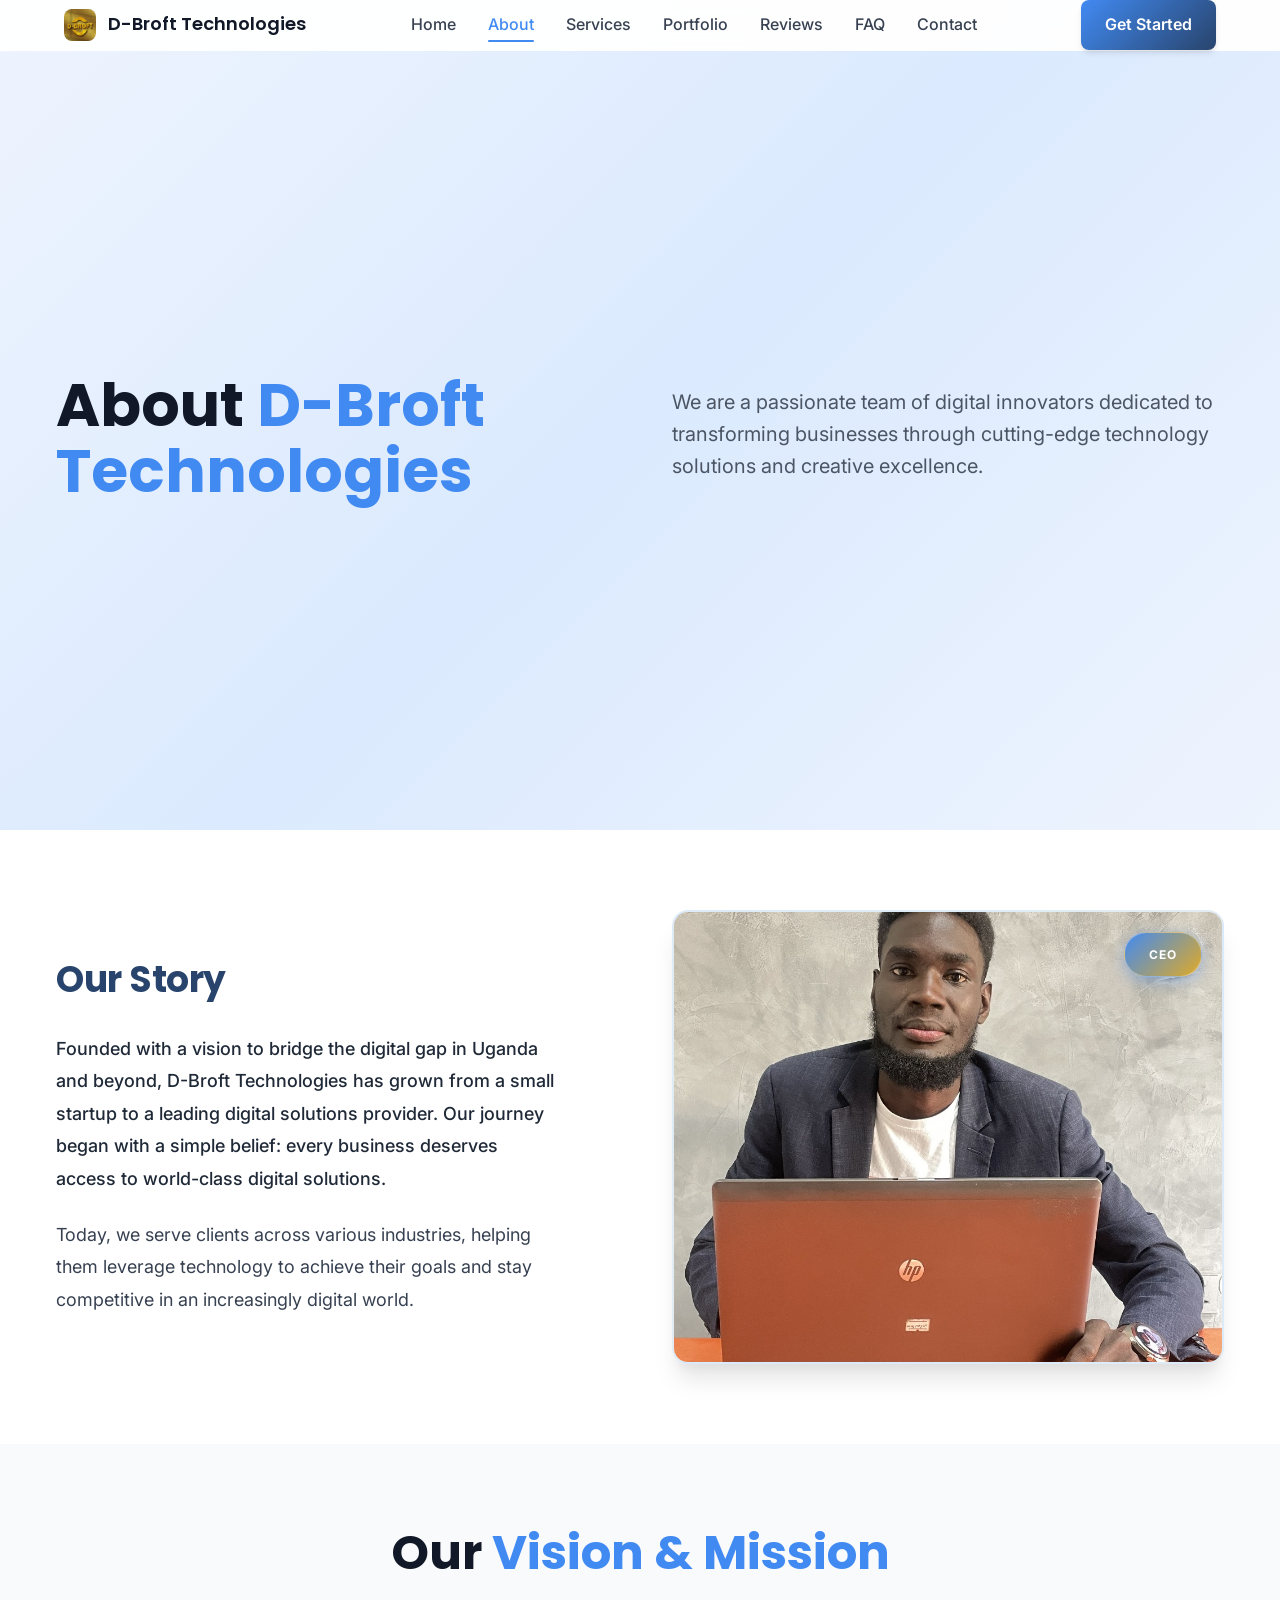
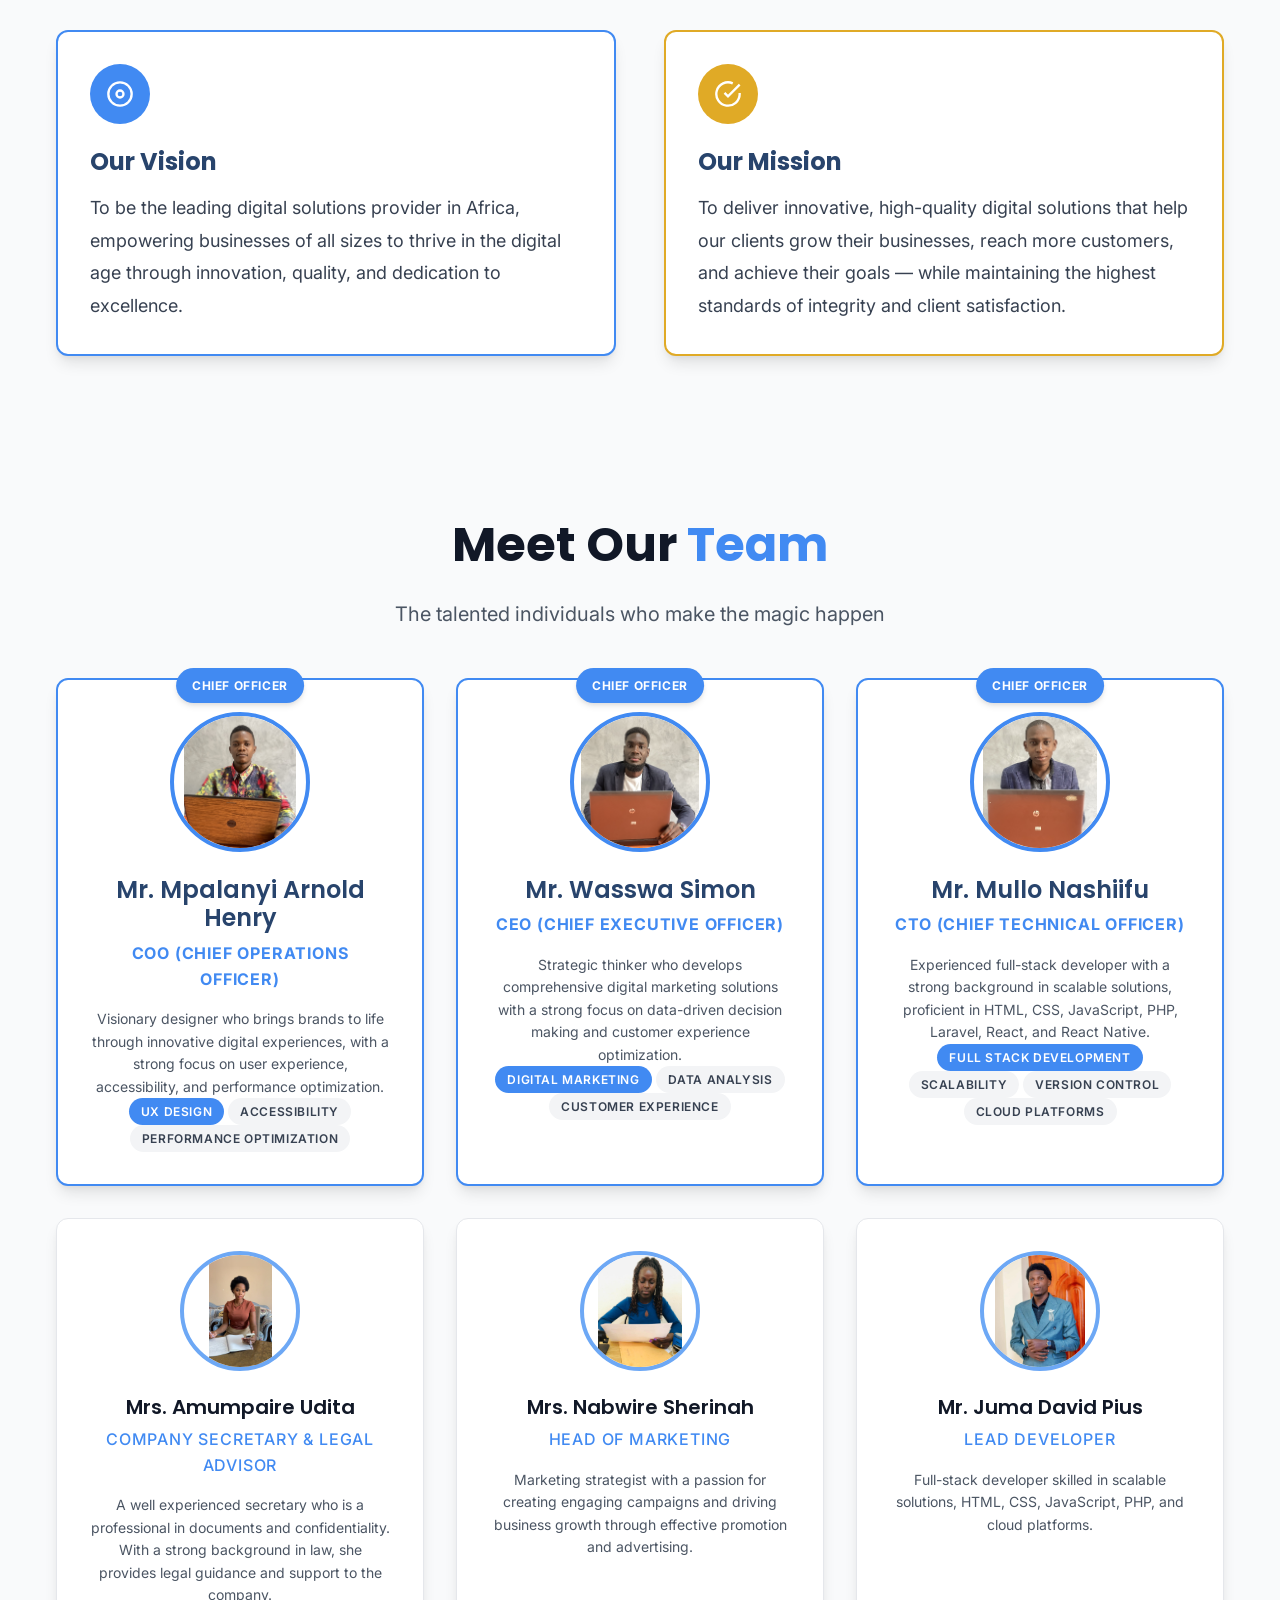
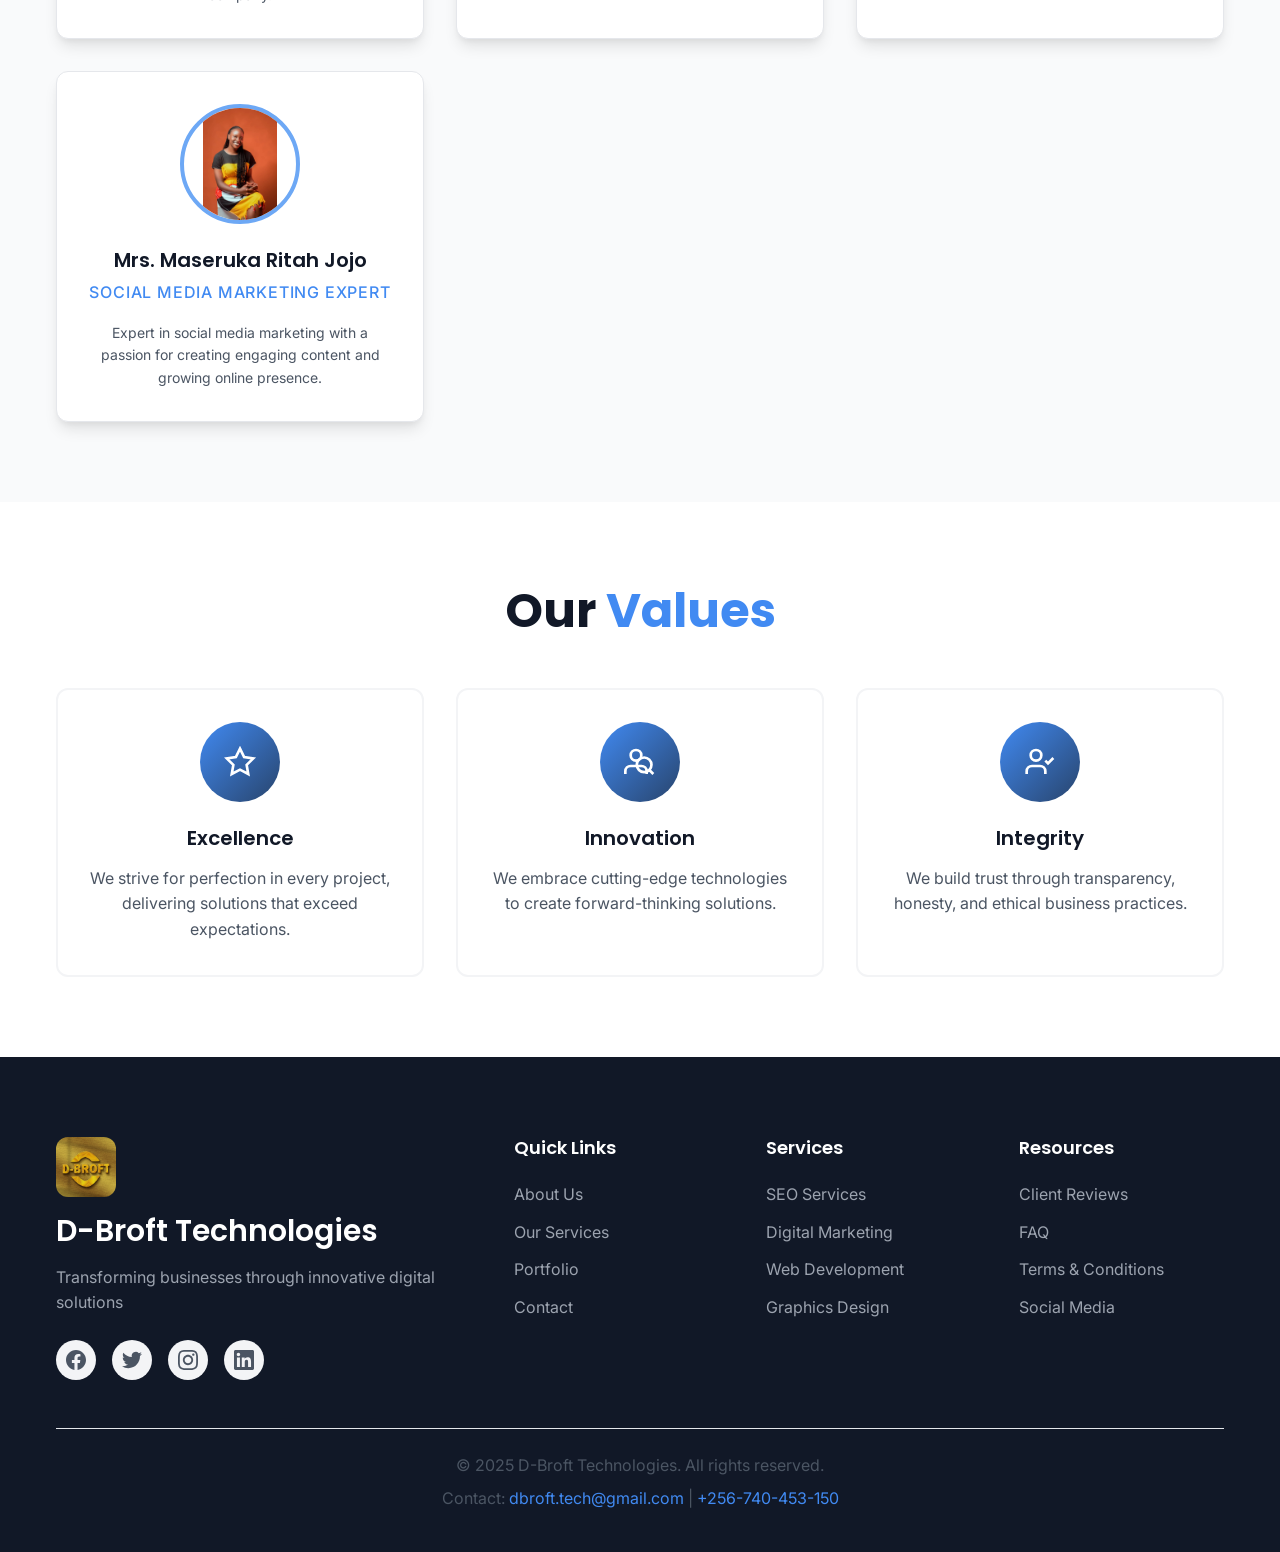
==== commit 401a9568: "Add files via upload" ====
--- a/about.html
+++ b/about.html
@@ -125,6 +125,30 @@
      </div>
     </section>
 
+    <section class="about-story" style="background: var(--gray-50);">
+     <div class="container">
+      <div class="section-header" style="margin-bottom: var(--space-12);">
+       <h2 class="section-title animate-on-scroll">Our <span class="text-gradient">Vision & Mission</span></h2>
+      </div>
+      <div class="vision-mission-grid" style="display: grid; grid-template-columns: 1fr 1fr; gap: var(--space-12); margin-top: var(--space-8);">
+       <div style="background: var(--white); border-radius: var(--radius-xl); padding: var(--space-8); border: 2px solid var(--primary); box-shadow: var(--shadow-lg);">
+        <div style="width: 60px; height: 60px; background: var(--primary); border-radius: var(--radius-full); display: flex; align-items: center; justify-content: center; margin-bottom: var(--space-6);">
+         <svg width="28" height="28" viewBox="0 0 24 24" fill="none" stroke="white" stroke-width="2"><circle cx="12" cy="12" r="10"/><circle cx="12" cy="12" r="3"/></svg>
+        </div>
+        <h3 style="color: var(--primary-dark); font-size: var(--text-2xl); font-weight: 700; margin-bottom: var(--space-4);">Our Vision</h3>
+        <p style="color: var(--gray-700); line-height: 1.8; font-size: var(--text-lg); margin: 0;">To be the leading digital solutions provider in Africa, empowering businesses of all sizes to thrive in the digital age through innovation, quality, and dedication to excellence.</p>
+       </div>
+       <div style="background: var(--white); border-radius: var(--radius-xl); padding: var(--space-8); border: 2px solid var(--accent); box-shadow: var(--shadow-lg);">
+        <div style="width: 60px; height: 60px; background: var(--accent); border-radius: var(--radius-full); display: flex; align-items: center; justify-content: center; margin-bottom: var(--space-6);">
+         <svg width="28" height="28" viewBox="0 0 24 24" fill="none" stroke="white" stroke-width="2"><path d="M22 11.08V12a10 10 0 1 1-5.93-9.14"/><polyline points="22,4 12,14.01 9,11.01"/></svg>
+        </div>
+        <h3 style="color: var(--primary-dark); font-size: var(--text-2xl); font-weight: 700; margin-bottom: var(--space-4);">Our Mission</h3>
+        <p style="color: var(--gray-700); line-height: 1.8; font-size: var(--text-lg); margin: 0;">To deliver innovative, high-quality digital solutions that help our clients grow their businesses, reach more customers, and achieve their goals — while maintaining the highest standards of integrity and client satisfaction.</p>
+       </div>
+      </div>
+     </div>
+    </section>
+
     <section class="team">
      <div class="container">
       <div class="section-header">
@@ -159,7 +183,7 @@
         </div>
         <div class="member-info">
          <h3 class="member-name">Mr. Wasswa Simon</h3>
-         <p class="member-role">CEO (chief executive officer)</p>
+         <p class="member-role">CEO (Chief Executive Officer)</p>
          <p class="member-bio">
           Strategic thinker who develops comprehensive digital marketing solutions with a strong focus on data-driven decision making and customer experience optimization.
          </p>
@@ -353,7 +377,7 @@
      
      <div class="footer-bottom">
       <p>&copy; 2025 D-Broft Technologies. All rights reserved.</p>
-      <p>Contact: <a href="mailto:info@dbroft.com">info@dbroft.com</a> | <a href="tel:+256740453150">+256-740-453-150</a></p>
+      <p>Contact: <a href="mailto:dbroft.tech@gmail.com">dbroft.tech@gmail.com</a> | <a href="tel:+256740453150">+256-740-453-150</a></p>
      </div>
     </div>
    </footer>
--- a/assets/css/main.css
+++ b/assets/css/main.css
@@ -3,13 +3,13 @@
 
 /* CSS Custom Properties */
  :root {
-/* Colors */
-  --primary: #0ea5e9;
-  --primary-dark: #0284c7;
-  --primary-light: #38bdf8;
-  --accent: #FFD700;
-  --accent-dark: #DAA520;
-  --accent-light: #FFE55C;
+/* Colors - D-Broft Brand Colors */
+  --primary: #418af2;
+  --primary-dark: #28446c;
+  --primary-light: #6da8f5;
+  --accent: #e0aa26;
+  --accent-dark: #c49020;
+  --accent-light: #f0c84e;
   --success: #10b981;
   --warning: #f59e0b;
   --error: #ef4444;
@@ -165,10 +165,7 @@
  .text-right { text-align: right; }
 
  .text-gradient {
-  background: linear-gradient(135deg, var(--primary) 0%, var(--accent) 100%);
-  -webkit-background-clip: text;
-  -webkit-text-fill-color: transparent;
-  background-clip: text;
+  color: var(--primary);
  }
 
  .sr-only {
@@ -219,8 +216,8 @@
  }
 
  .nav-logo {
-  width: 40px;
-  height: 40px;
+  width: 32px;
+  height: 32px;
   border-radius: var(--radius-lg);
   object-fit: cover;
  }
@@ -305,7 +302,7 @@
   display: flex;
   align-items: center;
   overflow: hidden;
-  background: linear-gradient(135deg, #f0f9ff 0%, #e0f2fe 50%, #f0f9ff 100%);
+  background: linear-gradient(135deg, #eef4fe 0%, #dbeafe 50%, #eef4fe 100%);
   margin-top: -70px;
   padding-top: 70px;
  }
@@ -419,8 +416,8 @@
 
  .hero-image-container {
   position: relative;
-  width: 400px;
-  height: 400px;
+  width: 300px;
+  height: 300px;
  }
 
  .hero-image {
@@ -714,35 +711,35 @@
 
 /* Page-specific Hero Styles */
  .hero-about {
-  background: linear-gradient(135deg, #f0f9ff 0%, #e0f2fe 50%, #f0f9ff 100%);
+  background: linear-gradient(135deg, #eef4fe 0%, #dbeafe 50%, #eef4fe 100%);
  }
 
  .hero-services {
-  background: linear-gradient(135deg, #f0fdf4 0%, #dcfce7 50%, #f0fdf4 100%);
+  background: linear-gradient(135deg, #eef4fe 0%, #dbeafe 50%, #eef4fe 100%);
  }
 
  .hero-portfolio {
-  background: linear-gradient(135deg, #fefce8 0%, #fef3c7 50%, #fefce8 100%);
+  background: linear-gradient(135deg, #eef4fe 0%, #dbeafe 50%, #eef4fe 100%);
  }
 
  .hero-contact {
-  background: linear-gradient(135deg, #fdf2f8 0%, #fce7f3 50%, #fdf2f8 100%);
+  background: linear-gradient(135deg, #eef4fe 0%, #dbeafe 50%, #eef4fe 100%);
  }
 
  .hero-reviews {
-  background: linear-gradient(135deg, #f5f3ff 0%, #ede9fe 50%, #f5f3ff 100%);
+  background: linear-gradient(135deg, #eef4fe 0%, #dbeafe 50%, #eef4fe 100%);
  }
 
  .hero-faq {
-  background: linear-gradient(135deg, #fff7ed 0%, #fed7aa 50%, #fff7ed 100%);
+  background: linear-gradient(135deg, #eef4fe 0%, #dbeafe 50%, #eef4fe 100%);
  }
 
  .hero-terms {
-  background: linear-gradient(135deg, #f8fafc 0%, #e2e8f0 50%, #f8fafc 100%);
+  background: linear-gradient(135deg, #eef4fe 0%, #dbeafe 50%, #eef4fe 100%);
  }
 
  .hero-social {
-  background: linear-gradient(135deg, #ecfdf5 0%, #d1fae5 50%, #ecfdf5 100%);
+  background: linear-gradient(135deg, #eef4fe 0%, #dbeafe 50%, #eef4fe 100%);
  }
 
 /* About Page Styles */
@@ -765,10 +762,7 @@
  .story-text h2 {
   font-size: var(--text-4xl);
   font-weight: 700;
-  background: linear-gradient(135deg, var(--gray-900), var(--primary));
-  -webkit-background-clip: text;
-  -webkit-text-fill-color: transparent;
-  background-clip: text;
+  color: var(--primary-dark);
   margin-bottom: var(--space-8);
   letter-spacing: -0.5px;
  }
@@ -791,11 +785,11 @@
 
  .story-visual {
   position: relative;
-  background: linear-gradient(135deg, rgba(14, 165, 233, 0.05) 0%, rgba(255, 215, 0, 0.05) 100%);
+  background: linear-gradient(135deg, rgba(65, 138, 242, 0.05) 0%, rgba(255, 215, 0, 0.05) 100%);
   padding: 0;
   border-radius: var(--radius-2xl);
   box-shadow: var(--shadow-xl);
-  border: 2px solid rgba(14, 165, 233, 0.15);
+  border: 2px solid rgba(65, 138, 242, 0.15);
   overflow: hidden;
  }
 
@@ -811,7 +805,7 @@
   font-weight: 700;
   text-transform: uppercase;
   letter-spacing: 0.08em;
-  box-shadow: 0 4px 15px rgba(14, 165, 233, 0.4);
+  box-shadow: 0 4px 15px rgba(65, 138, 242, 0.4);
   z-index: 10;
   backdrop-filter: blur(10px);
   border: 1px solid rgba(255, 255, 255, 0.3);
@@ -881,17 +875,17 @@
   transform: scale(1.05);
  }
 
-/* Chief Officer Styling */
+/* Chief Officer Styling - consistent with team members */
  .team-chief {
   position: relative;
-  background: linear-gradient(135deg, rgba(14, 165, 233, 0.05) 0%, rgba(255, 215, 0, 0.05) 100%);
+  background: var(--white);
   border: 2px solid var(--primary);
-  box-shadow: 0 0 20px rgba(14, 165, 233, 0.15), var(--shadow-lg);
+  box-shadow: var(--shadow-lg);
  }
 
  .team-chief:hover {
-  box-shadow: 0 0 30px rgba(14, 165, 233, 0.25), var(--shadow-2xl);
-  border-color: var(--accent);
+  box-shadow: var(--shadow-2xl);
+  border-color: var(--primary-dark);
  }
 
  .chief-badge {
@@ -899,7 +893,7 @@
   top: -12px;
   left: 50%;
   transform: translateX(-50%);
-  background: linear-gradient(90deg, var(--primary), var(--accent));
+  background: var(--primary);
   color: var(--white);
   padding: var(--space-2) var(--space-4);
   border-radius: var(--radius-full);
@@ -915,21 +909,19 @@
   width: 140px;
   height: 140px;
   border-color: var(--primary);
-  box-shadow: 0 0 15px rgba(14, 165, 233, 0.3);
  }
 
  .team-chief:hover .member-image img {
-  border-color: var(--accent);
-  box-shadow: 0 0 25px rgba(255, 215, 0, 0.4);
+  border-color: var(--primary-dark);
  }
 
  .team-chief .member-name {
   font-size: var(--text-2xl);
+  color: var(--primary-dark);
+ }
+
+ .team-chief .member-role {
   color: var(--primary);
- }
-
- .team-chief .member-role {
-  color: var(--accent);
   font-weight: 700;
  }
 
@@ -1695,7 +1687,7 @@
  left: 0;
  right: 0;
  bottom: 0;
- background: linear-gradient(135deg, rgba(14, 165, 233, 0.9), rgba(255, 215, 0, 0.8));
+ background: linear-gradient(135deg, rgba(65, 138, 242, 0.9), rgba(255, 215, 0, 0.8));
  display: flex;
  align-items: center;
  justify-content: center;
@@ -2247,7 +2239,7 @@
 .input-field:focus {
  outline: none;
  border-color: var(--primary);
- box-shadow: 0 0 0 3px rgba(14, 165, 233, 0.1);
+ box-shadow: 0 0 0 3px rgba(65, 138, 242, 0.15);
  transform: translateY(-1px);
 }
 
@@ -2984,7 +2976,7 @@
  .search-input:focus {
   outline: none;
   border-color: var(--primary);
-  box-shadow: 0 0 0 3px rgba(14, 165, 233, 0.1);
+  box-shadow: 0 0 0 3px rgba(65, 138, 242, 0.15);
  }
 
  .search-btn {
@@ -4000,3 +3992,10 @@
    font-size: var(--text-xs);
   }
  }
+
+/* Vision/Mission responsive grid */
+@media (max-width: 768px) {
+ .vision-mission-grid {
+  grid-template-columns: 1fr !important;
+ }
+}
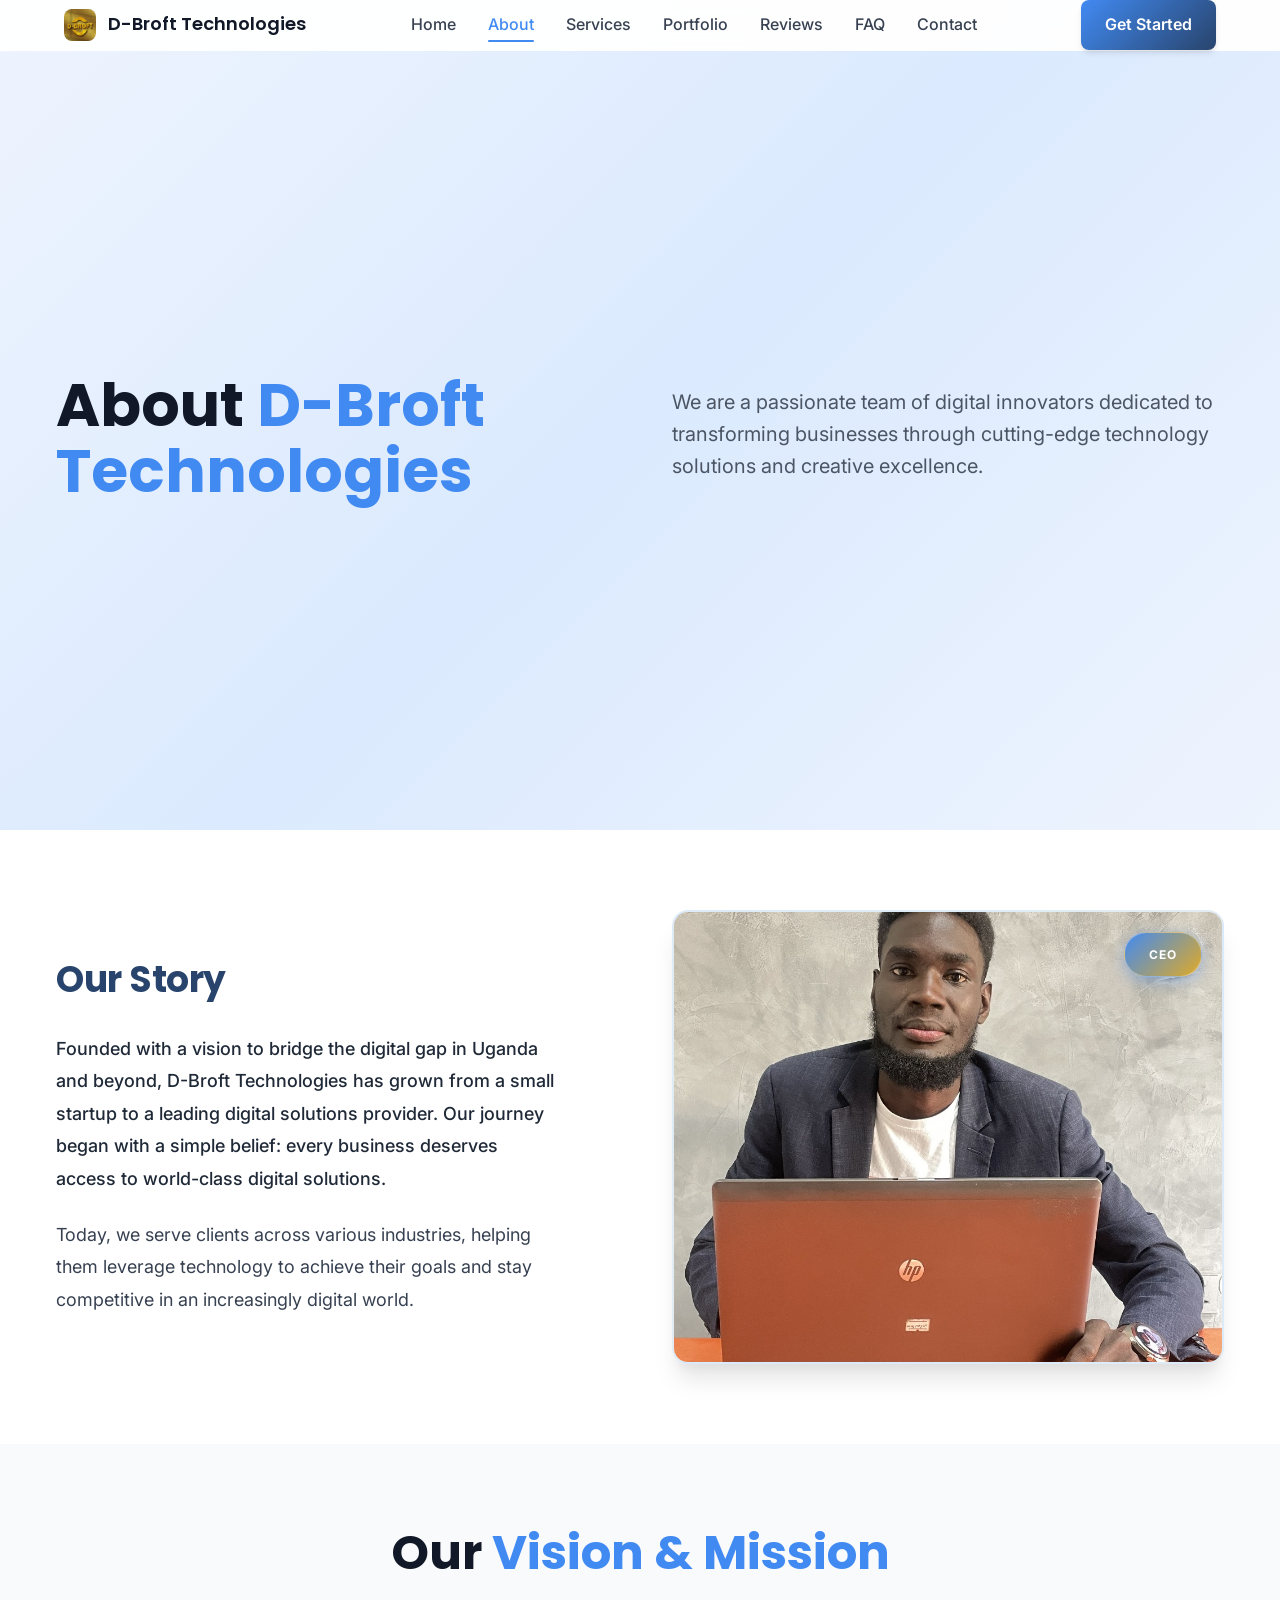
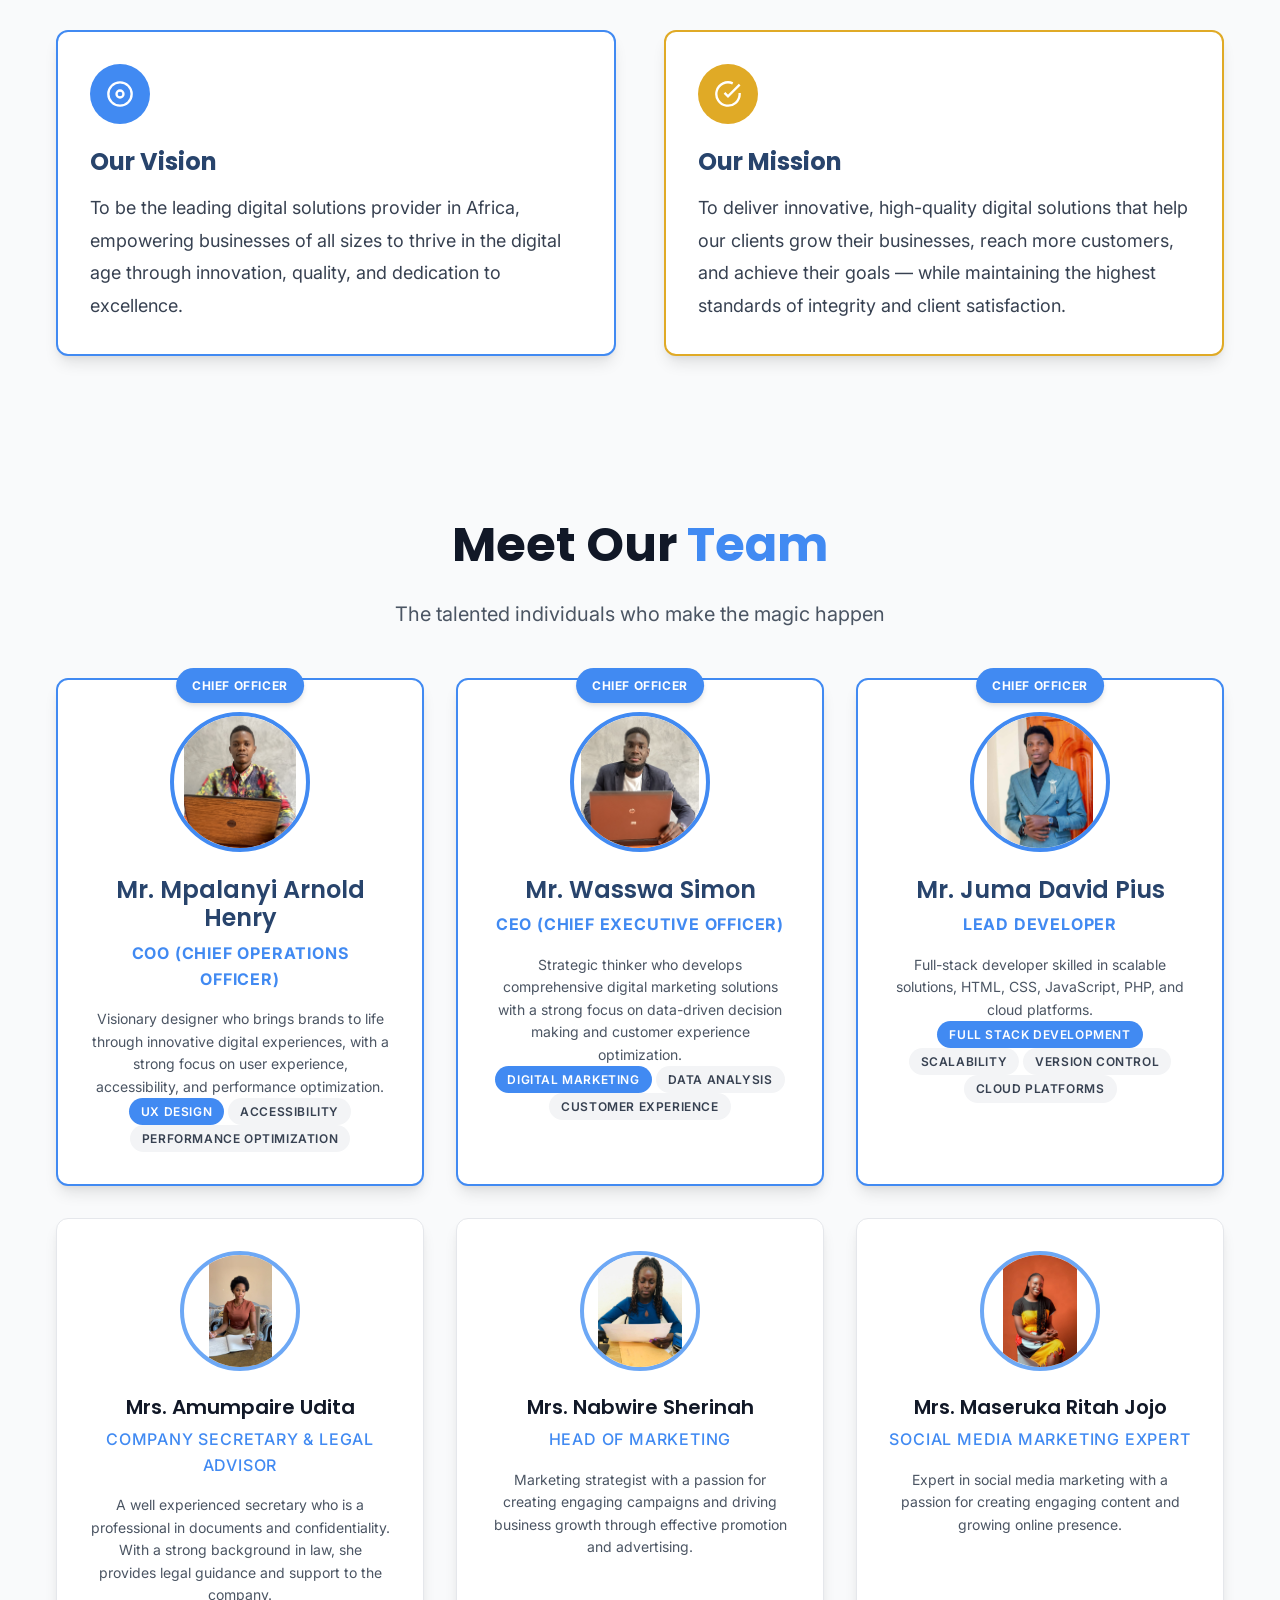
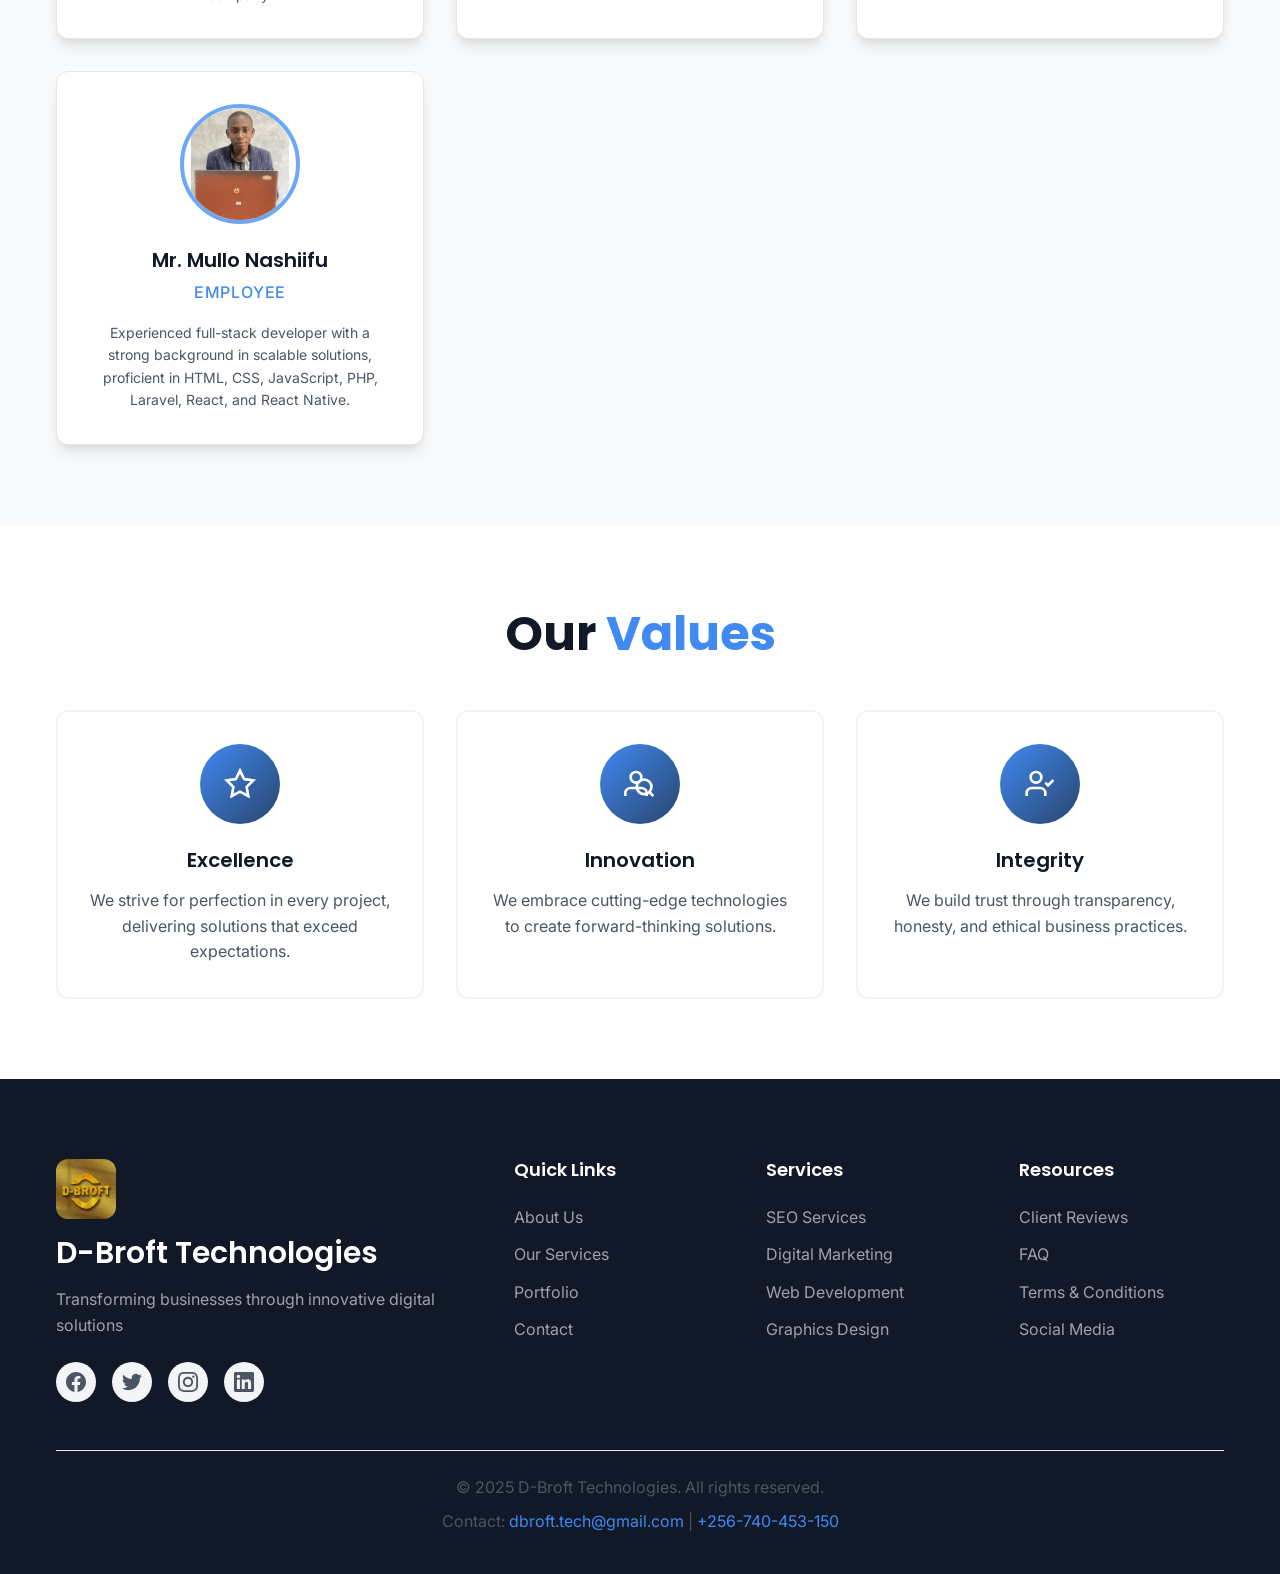
==== commit 6933496b: "upgrade" ====
--- a/about.html
+++ b/about.html
@@ -194,17 +194,16 @@
          </div>
         </div>
        </div>
-
-       <div class="team-member team-chief animate-on-scroll" data-delay="0">
+       <div class="team-member team-chief animate-on-scroll" data-delay="200">
         <div class="chief-badge">Chief Officer</div>
         <div class="member-image">
-         <img src="./assets/img/mullo_nashiifu.jpg" alt="Mr. Mulo Nashiifu">
-        </div>
-        <div class="member-info">
-         <h3 class="member-name">Mr. Mullo Nashiifu</h3>
-         <p class="member-role">CTO (Chief Technical Officer)</p>
+         <img src="./assets/img/jumba_david_pius.jpeg" alt="Mr. Juma David Pius">
+        </div>
+        <div class="member-info">
+         <h3 class="member-name">Mr. Juma David Pius</h3>
+         <p class="member-role">Lead Developer</p>
          <p class="member-bio">
-          Experienced full-stack developer with a strong background in scalable solutions, proficient in HTML, CSS, JavaScript, PHP, Laravel, React, and React Native.
+          Full-stack developer skilled in scalable solutions, HTML, CSS, JavaScript, PHP, and cloud platforms.
          </p>
          <div class="member-skills">
           <span class="badge badge-primary">Full Stack Development</span>
@@ -238,18 +237,7 @@
         </div>
        </div>
 
-       <div class="team-member animate-on-scroll" data-delay="0">
-        <div class="member-image">
-         <img src="./assets/img/jumba_david_pius.jpeg" alt="Mr. Juma David Pius">
-        </div>
-        <div class="member-info">
-         <h3 class="member-name">Mr. Juma David Pius</h3>
-         <p class="member-role">Lead Developer</p>
-         <p class="member-bio">
-          Full-stack developer skilled in scalable solutions, HTML, CSS, JavaScript, PHP, and cloud platforms.
-         </p>
-        </div>
-       </div>
+
 
        <div class="team-member animate-on-scroll" data-delay="0">
         <div class="member-image">
@@ -261,7 +249,19 @@
          <p class="member-bio">Expert in social media marketing with a passion for creating engaging content and growing online presence.</p>
         </div>
        </div>
-
+       <div class="team-member animate-on-scroll" data-delay="0">
+        <div class="member-image">
+         <img src="./assets/img/mullo_nashiifu.jpg" alt="Mr. Mulo Nashiifu">
+        </div>
+        <div class="member-info">
+         <h3 class="member-name">Mr. Mullo Nashiifu</h3>
+         <p class="member-role">Employee</p>
+         <p class="member-bio">
+          Experienced full-stack developer with a strong background in scalable solutions, proficient in HTML, CSS, JavaScript, PHP, Laravel, React, and React Native.
+         </p>
+         
+        </div>
+       </div>
       </div>
      </div>
     </section>
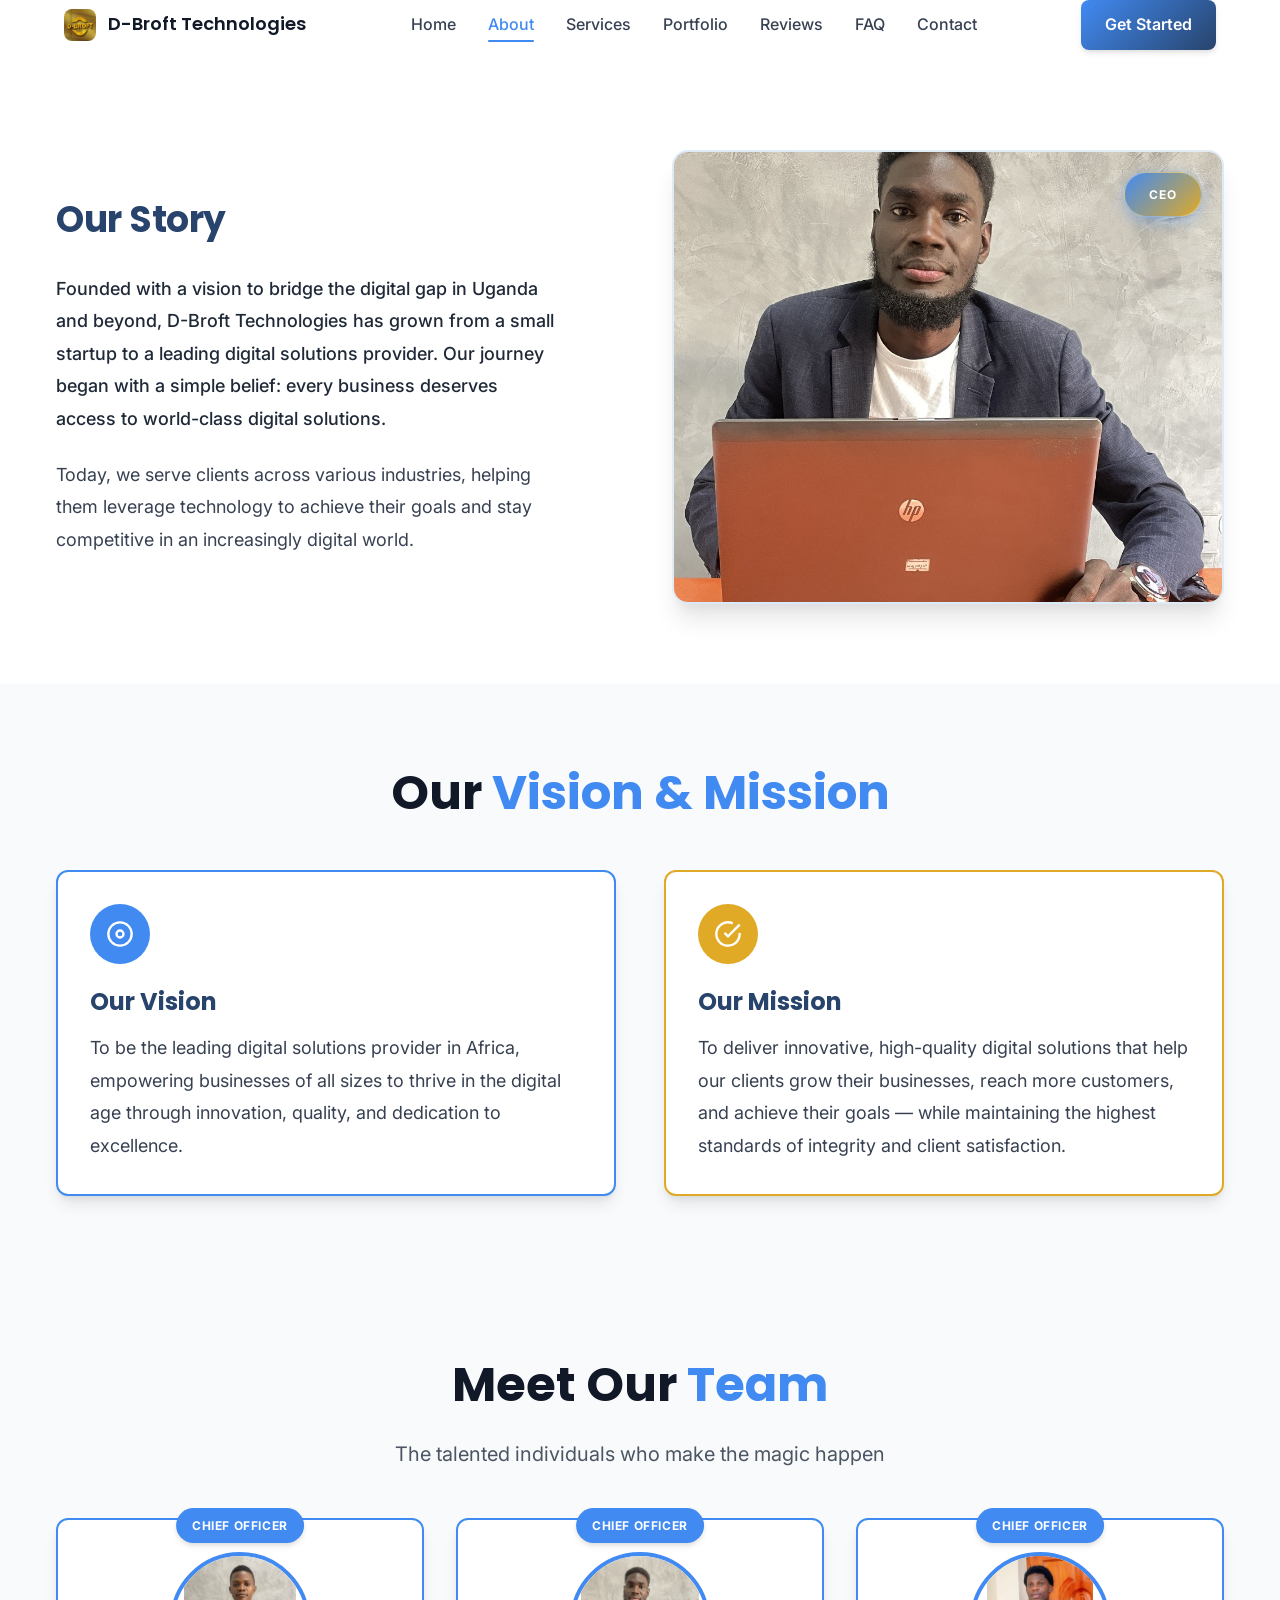
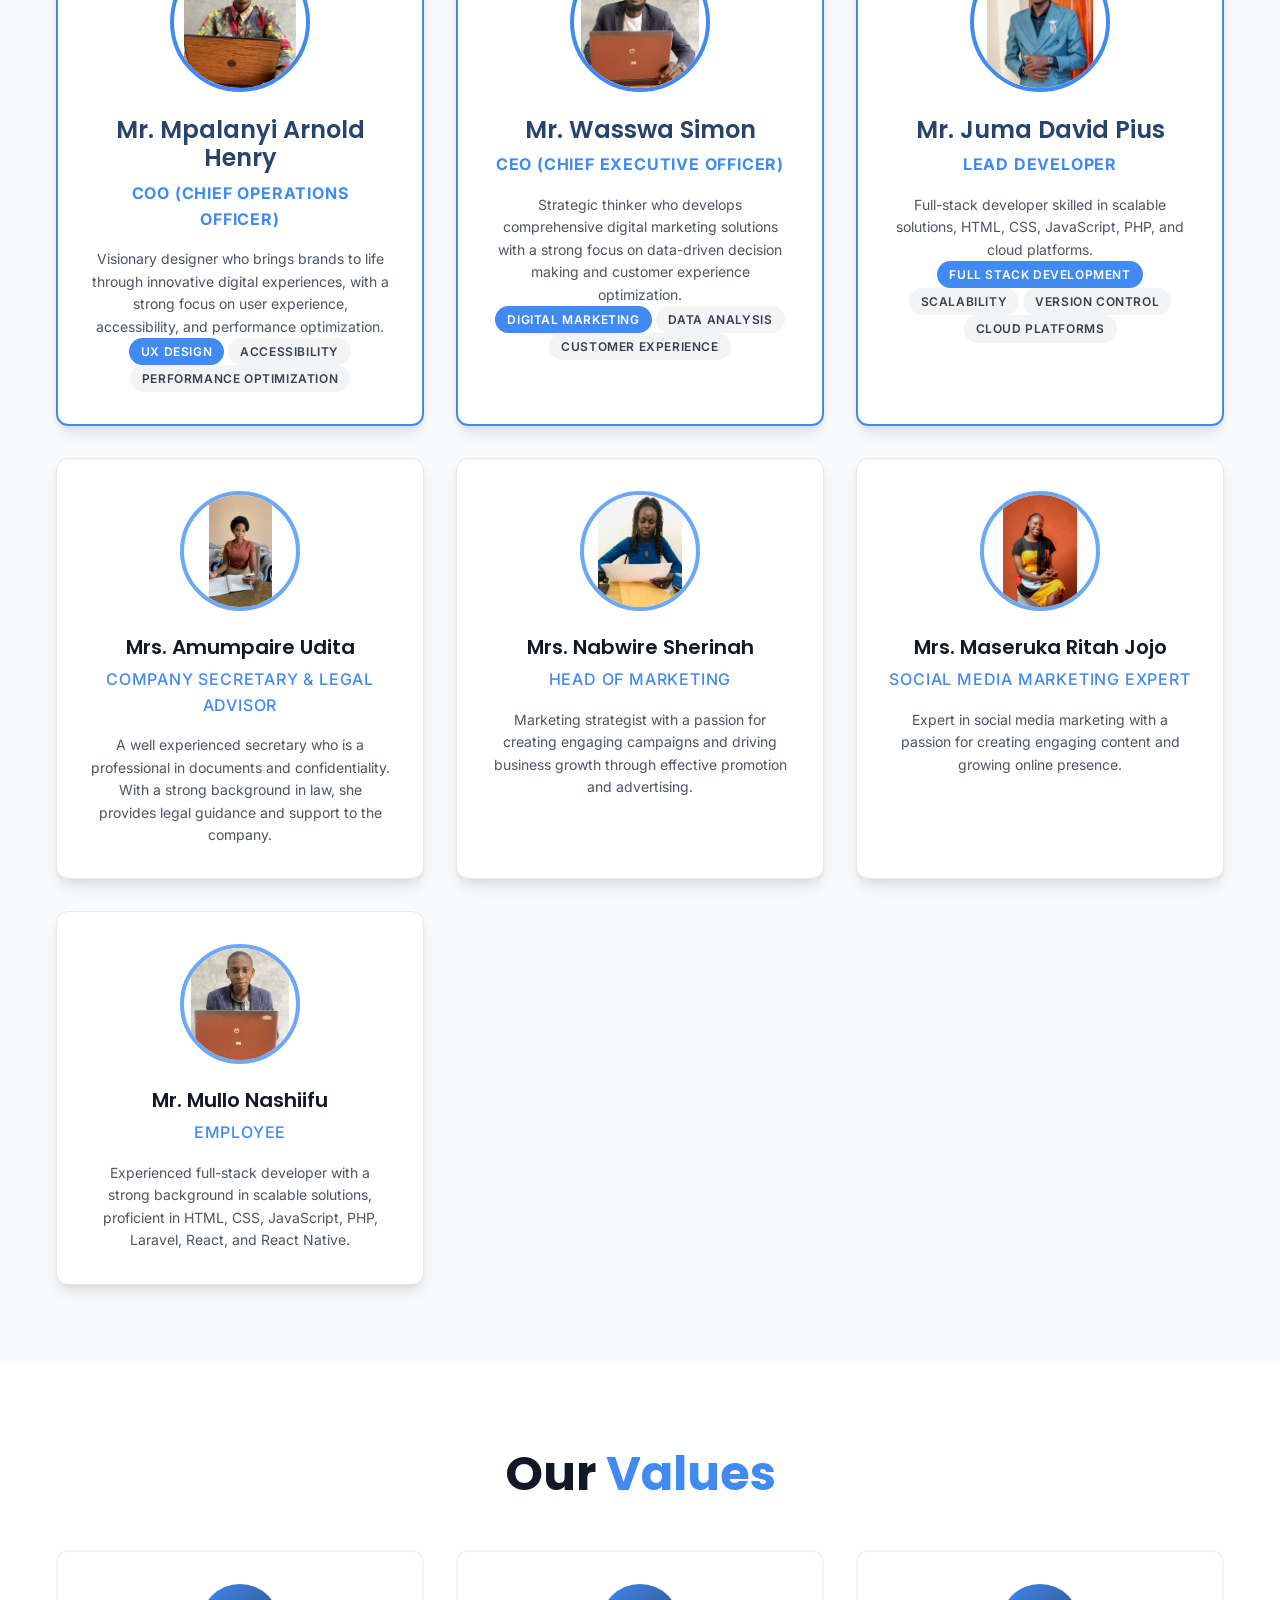
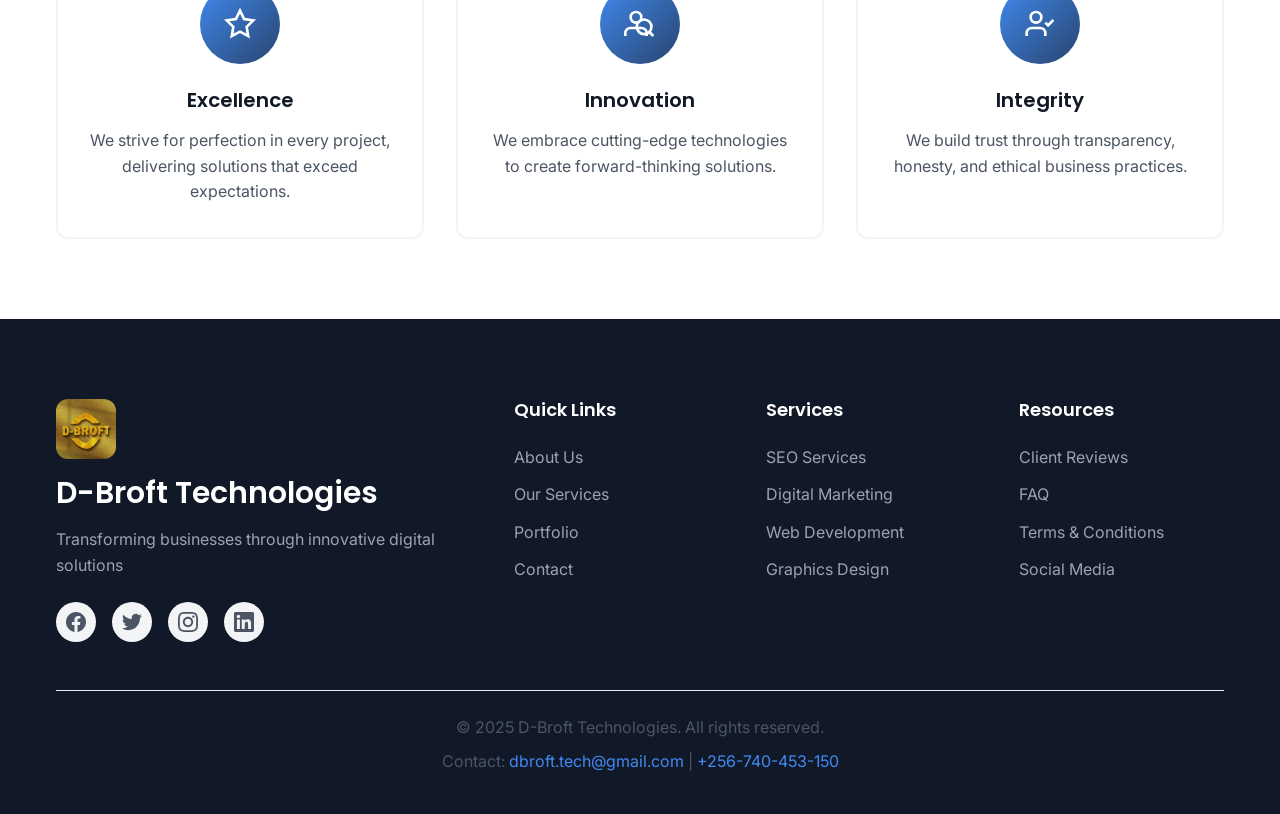
==== commit ba07e5a8: "update" ====
--- a/about.html
+++ b/about.html
@@ -98,16 +98,7 @@
    </nav>
 
    <main>
-    <section class="hero hero-about">
-     <div class="container">
-      <div class="hero-content">
-       <h1 class="hero-title animate-fade-up">About <span class="text-gradient">D-Broft Technologies</span></h1>
-       <p class="hero-description animate-fade-up delay-1">
-        We are a passionate team of digital innovators dedicated to transforming businesses through cutting-edge technology solutions and creative excellence.
-       </p>
-      </div>
-     </div>
-    </section>
+    
 
     <section class="about-story">
      <div class="container">
--- a/assets/css/main.css
+++ b/assets/css/main.css
@@ -720,6 +720,9 @@
 
  .hero-portfolio {
   background: linear-gradient(135deg, #eef4fe 0%, #dbeafe 50%, #eef4fe 100%);
+  min-height: auto;
+  padding: var(--space-16) 0 var(--space-8);
+  margin-top: 0;
  }
 
  .hero-contact {
@@ -1643,8 +1646,8 @@
 
 .projects-grid {
  display: grid;
- grid-template-columns: repeat(auto-fit, minmax(400px, 1fr));
- gap: var(--space-8);
+ grid-template-columns: repeat(3, 1fr);
+ gap: var(--space-6);
  margin-top: var(--space-12);
 }
 
@@ -3516,8 +3519,8 @@
   
   /* Portfolio responsive styles */
   .projects-grid {
-   grid-template-columns: repeat(auto-fit, minmax(300px, 1fr));
-   gap: var(--space-6);
+   grid-template-columns: repeat(3, 1fr);
+   gap: var(--space-5);
   }
   
   .portfolio-stats {
@@ -3615,8 +3618,8 @@
   
   /* Portfolio responsive styles for 768px */
   .projects-grid {
-   grid-template-columns: 1fr;
-   gap: var(--space-6);
+   grid-template-columns: repeat(2, 1fr);
+   gap: var(--space-4);
   }
   
   .portfolio-stats {
@@ -3823,6 +3826,11 @@
   }
   
   /* Portfolio responsive styles for 480px */
+  .projects-grid {
+   grid-template-columns: 1fr;
+   gap: var(--space-4);
+  }
+  
   .portfolio-stats {
    gap: var(--space-3);
   }
